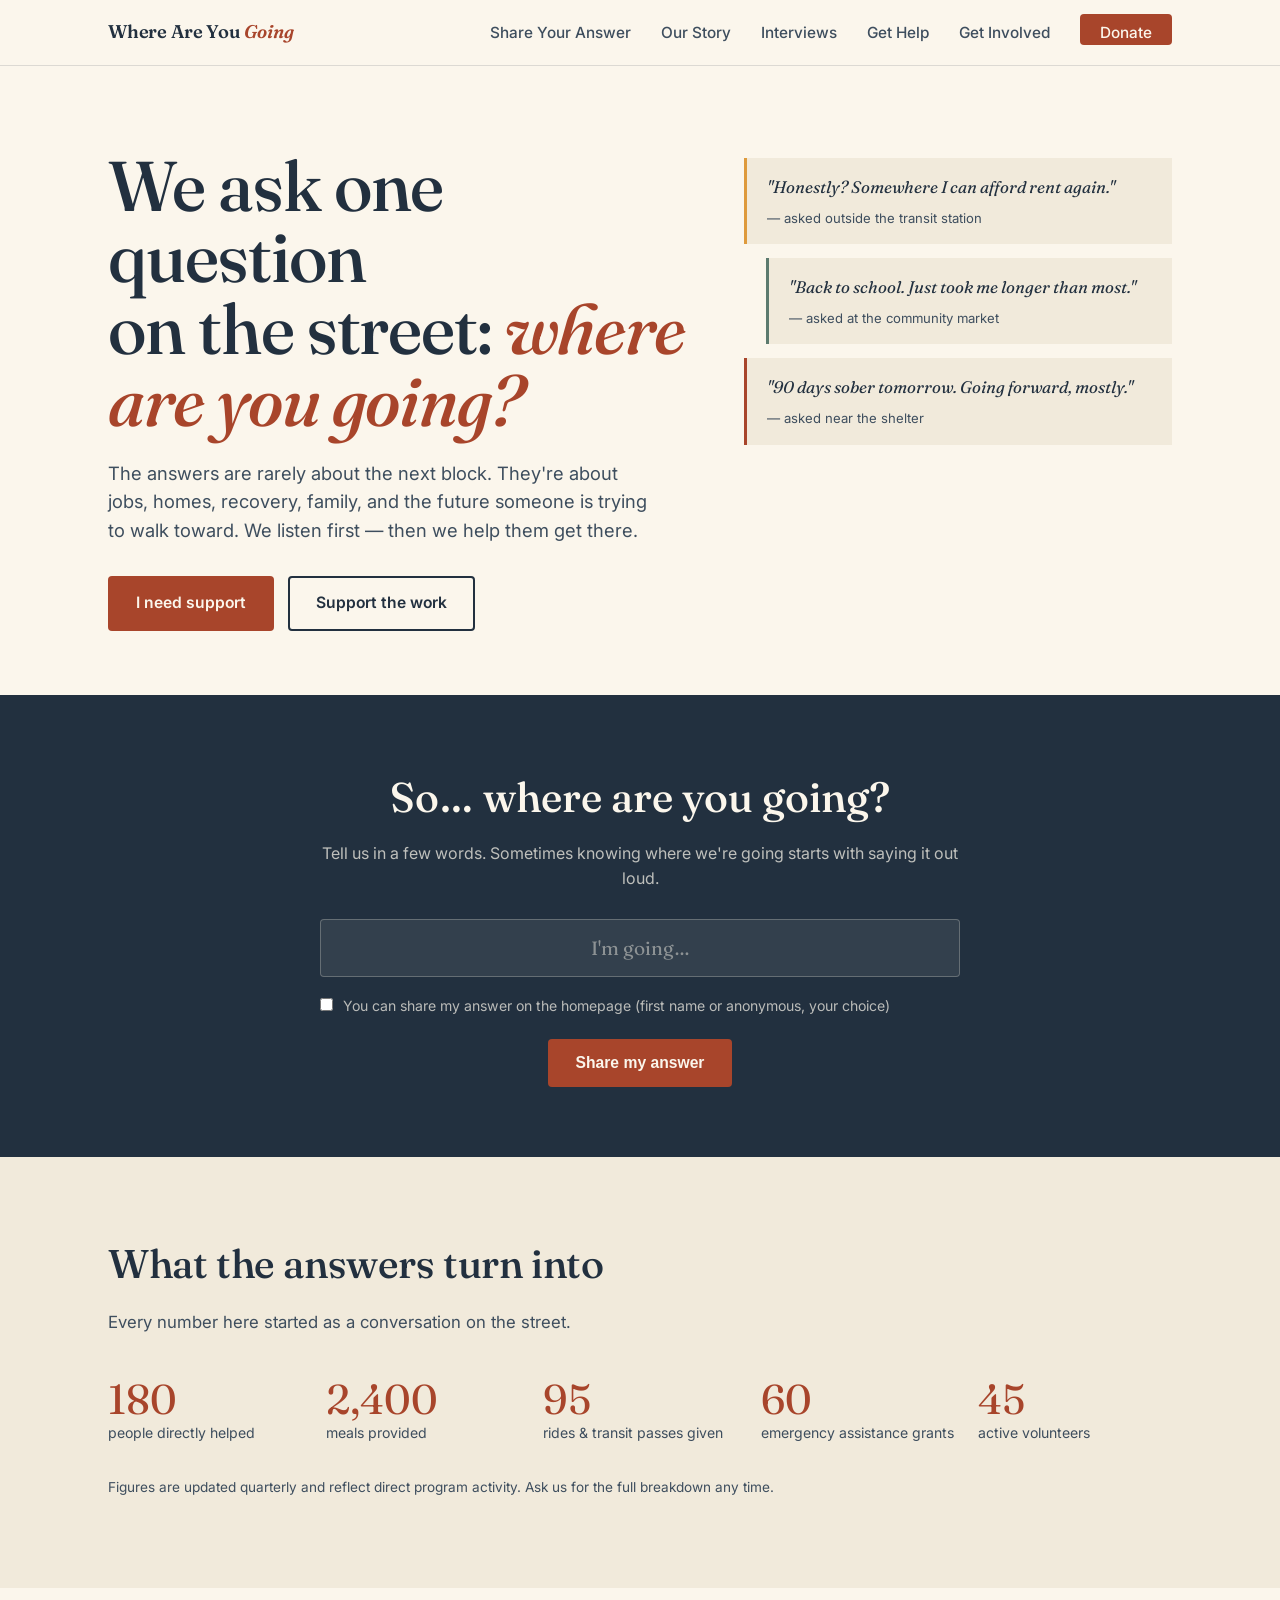
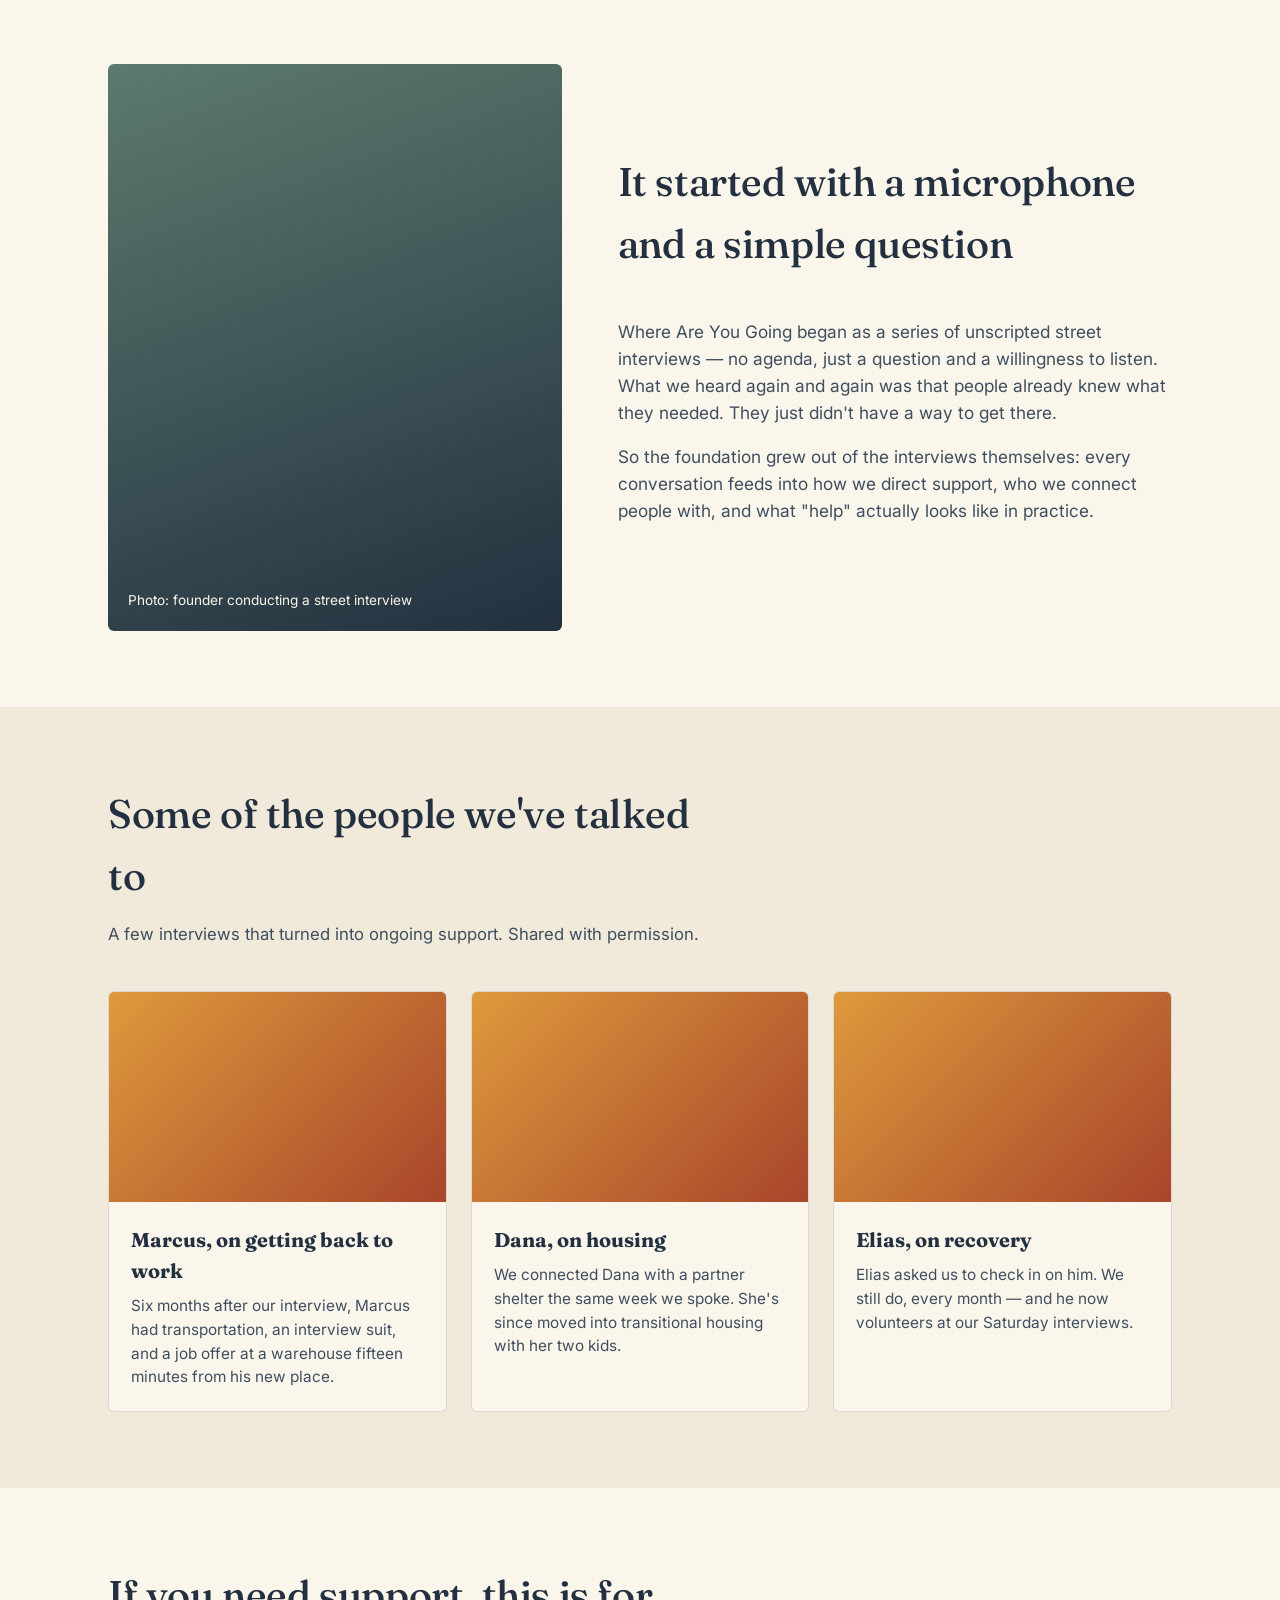
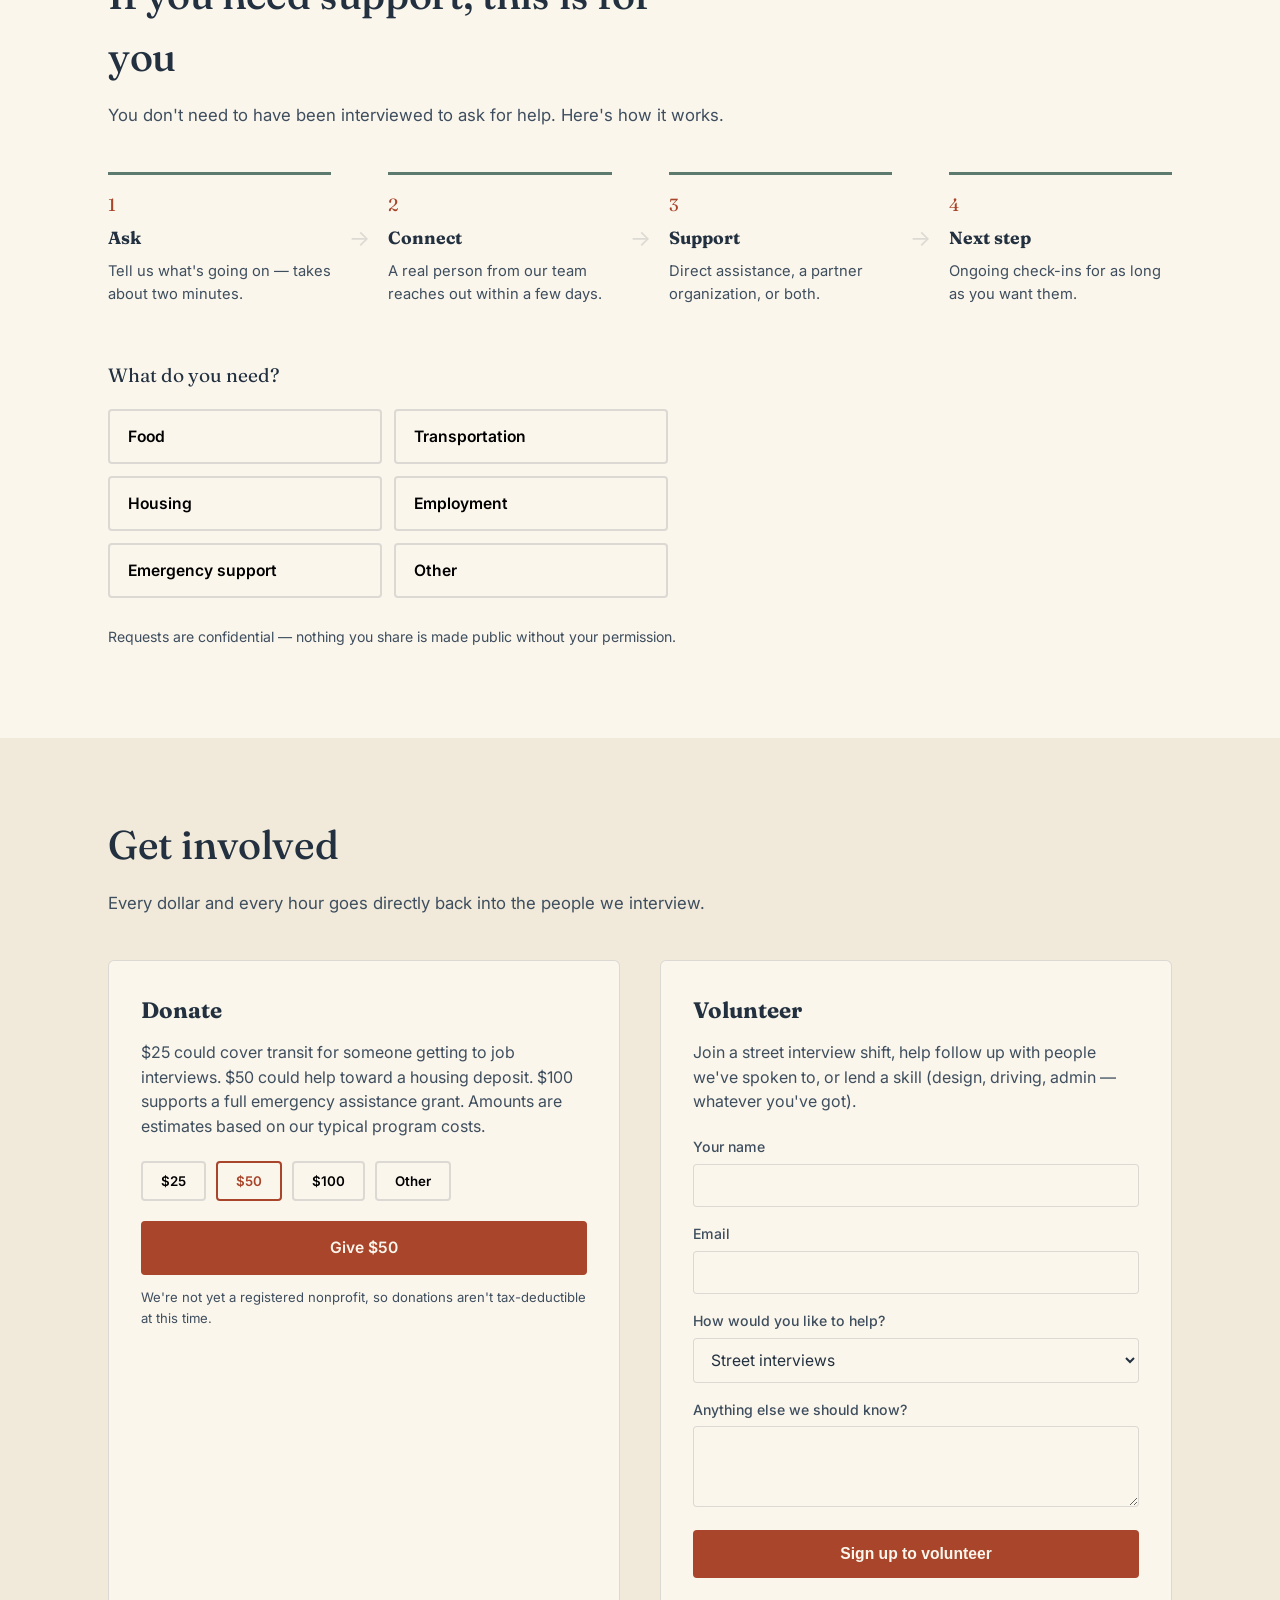
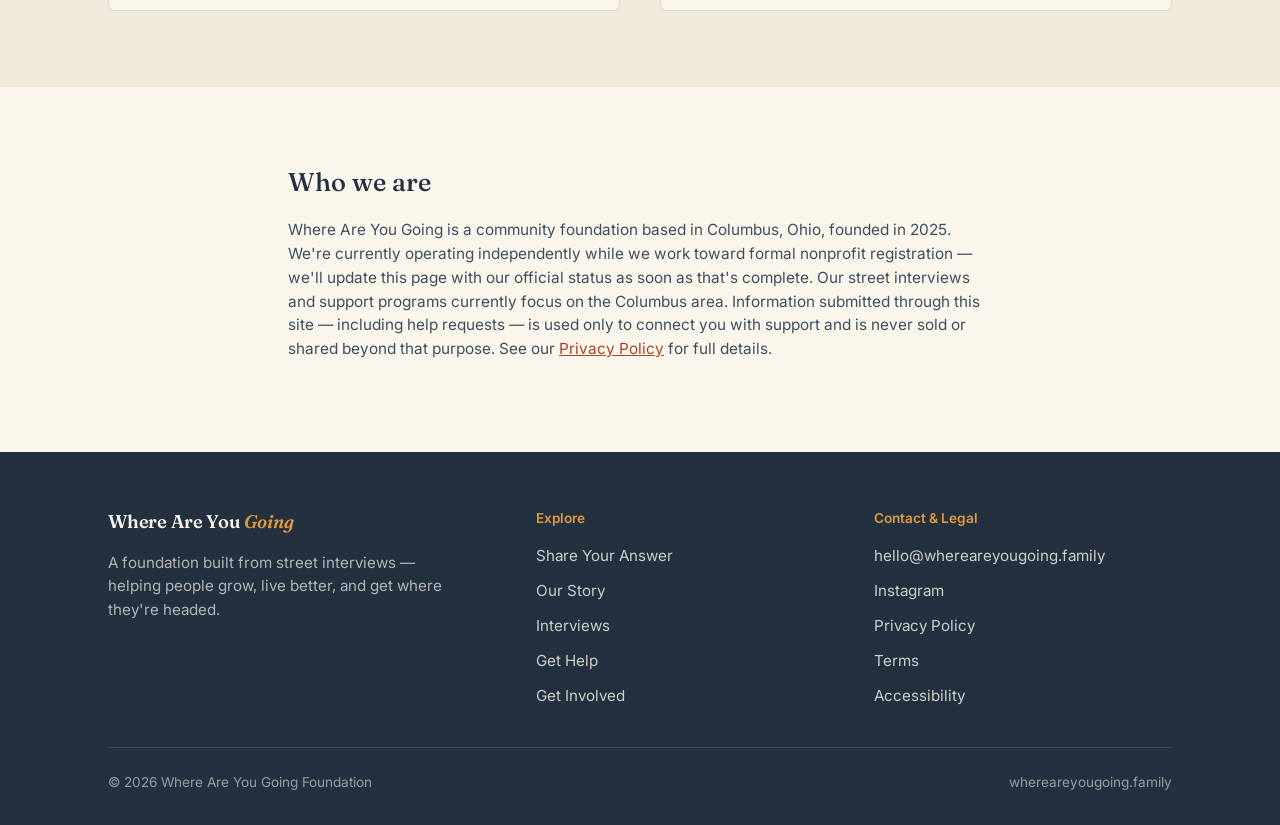
==== index.html @ c29b96e4 "Rename index-2.html to index.html" ====
<!DOCTYPE html>
<html lang="en">
<head>
<meta charset="UTF-8">
<meta name="viewport" content="width=device-width, initial-scale=1.0">
<title>Where Are You Going — a foundation built from street interviews</title>
<meta name="description" content="Where Are You Going asks people one question on the street, then helps them get there — support, resources, and a foundation built on real conversations.">
<link rel="stylesheet" href="styles.css">
</head>
<body>

<header>
  <nav class="nav">
    <a href="#top" class="wordmark">Where Are You <em>Going</em></a>
    <ul class="nav-links" id="navLinks">
      <li><a href="#share">Share Your Answer</a></li>
      <li><a href="#about">Our Story</a></li>
      <li><a href="#stories">Interviews</a></li>
      <li><a href="#help">Get Help</a></li>
      <li><a href="#involved">Get Involved</a></li>
      <li><a href="#involved" class="nav-cta">Donate</a></li>
    </ul>
    <button class="menu-btn" id="menuBtn" aria-label="Toggle menu">☰</button>
  </nav>
</header>

<main id="top">

  <!-- HERO -->
  <section class="hero">
    <div class="wrap hero-grid">
      <div>
        <h1 class="hero-question">We ask one question<br>on the street: <span class="ital">where are you going?</span></h1>
        <p class="hero-sub">The answers are rarely about the next block. They're about jobs, homes, recovery, family, and the future someone is trying to walk toward. We listen first — then we help them get there.</p>
        <div class="hero-actions">
          <a href="#help" class="btn btn-primary">I need support</a>
          <a href="#involved" class="btn btn-ghost">Support the work</a>
        </div>
      </div>
      <div class="answers" aria-label="Real answers from street interviews">
        <div class="answer-card">"Honestly? Somewhere I can afford rent again."
          <span class="answer-attrib">— asked outside the transit station</span>
        </div>
        <div class="answer-card">"Back to school. Just took me longer than most."
          <span class="answer-attrib">— asked at the community market</span>
        </div>
        <div class="answer-card">"90 days sober tomorrow. Going forward, mostly."
          <span class="answer-attrib">— asked near the shelter</span>
        </div>
      </div>
    </div>
  </section>

  <!-- SHARE YOUR ANSWER -->
  <section id="share" class="share-section">
    <div class="wrap">
      <div class="share-box">
        <h2>So… where are you going?</h2>
        <p>Tell us in a few words. Sometimes knowing where we're going starts with saying it out loud.</p>
        <form id="shareForm" class="share-form">
          <input type="text" id="shareAnswer" name="answer" maxlength="140" placeholder="I'm going…" required>
          <label class="share-permission">
            <input type="checkbox" id="sharePermission" name="permission">
            <span>You can share my answer on the homepage (first name or anonymous, your choice)</span>
          </label>
          <button type="submit" class="btn btn-primary">Share my answer</button>
        </form>
        <p class="form-status" id="shareStatus"></p>
      </div>
    </div>
  </section>

  <!-- IMPACT -->
  <section id="impact" class="section-alt">
    <div class="wrap">
      <div class="section-head">
        <h2>What the answers turn into</h2>
        <p>Every number here started as a conversation on the street.</p>
      </div>
      <div class="impact-grid">
        <div class="impact-item">
          <span class="impact-num" data-target="180">0</span>
          <span class="impact-label">people directly helped</span>
        </div>
        <div class="impact-item">
          <span class="impact-num" data-target="2400">0</span>
          <span class="impact-label">meals provided</span>
        </div>
        <div class="impact-item">
          <span class="impact-num" data-target="95">0</span>
          <span class="impact-label">rides &amp; transit passes given</span>
        </div>
        <div class="impact-item">
          <span class="impact-num" data-target="60">0</span>
          <span class="impact-label">emergency assistance grants</span>
        </div>
        <div class="impact-item">
          <span class="impact-num" data-target="45">0</span>
          <span class="impact-label">active volunteers</span>
        </div>
      </div>
      <p class="impact-note">Figures are updated quarterly and reflect direct program activity. Ask us for the full breakdown any time.</p>
    </div>
  </section>

  <!-- ABOUT -->
  <section id="about">
    <div class="wrap about-grid">
      <div class="photo-block">Photo: founder conducting a street interview</div>
      <div class="about-copy">
        <div class="section-head">
          <h2>It started with a microphone and a simple question</h2>
        </div>
        <p>Where Are You Going began as a series of unscripted street interviews — no agenda, just a question and a willingness to listen. What we heard again and again was that people already knew what they needed. They just didn't have a way to get there.</p>
        <p>So the foundation grew out of the interviews themselves: every conversation feeds into how we direct support, who we connect people with, and what "help" actually looks like in practice.</p>
      </div>
    </div>
  </section>

  <!-- STORIES -->
  <section id="stories" class="section-alt">
    <div class="wrap">
      <div class="section-head">
        <h2>Some of the people we've talked to</h2>
        <p>A few interviews that turned into ongoing support. Shared with permission.</p>
      </div>
      <div class="stories-scroller">
        <article class="story">
          <div class="story-photo"></div>
          <div class="story-body">
            <h3>Marcus, on getting back to work</h3>
            <p>Six months after our interview, Marcus had transportation, an interview suit, and a job offer at a warehouse fifteen minutes from his new place.</p>
          </div>
        </article>
        <article class="story">
          <div class="story-photo"></div>
          <div class="story-body">
            <h3>Dana, on housing</h3>
            <p>We connected Dana with a partner shelter the same week we spoke. She's since moved into transitional housing with her two kids.</p>
          </div>
        </article>
        <article class="story">
          <div class="story-photo"></div>
          <div class="story-body">
            <h3>Elias, on recovery</h3>
            <p>Elias asked us to check in on him. We still do, every month — and he now volunteers at our Saturday interviews.</p>
          </div>
        </article>
      </div>
    </div>
  </section>

  <!-- GET HELP -->
  <section id="help">
    <div class="wrap">
      <div class="section-head">
        <h2>If you need support, this is for you</h2>
        <p>You don't need to have been interviewed to ask for help. Here's how it works.</p>
      </div>

      <!-- Journey diagram -->
      <div class="journey">
        <div class="journey-step">
          <span class="journey-index">1</span>
          <h3>Ask</h3>
          <p>Tell us what's going on — takes about two minutes.</p>
        </div>
        <div class="journey-arrow">→</div>
        <div class="journey-step">
          <span class="journey-index">2</span>
          <h3>Connect</h3>
          <p>A real person from our team reaches out within a few days.</p>
        </div>
        <div class="journey-arrow">→</div>
        <div class="journey-step">
          <span class="journey-index">3</span>
          <h3>Support</h3>
          <p>Direct assistance, a partner organization, or both.</p>
        </div>
        <div class="journey-arrow">→</div>
        <div class="journey-step">
          <span class="journey-index">4</span>
          <h3>Next step</h3>
          <p>Ongoing check-ins for as long as you want them.</p>
        </div>
      </div>

      <!-- Interactive need-help flow -->
      <div class="help-flow" id="helpFlow">

        <div class="help-flow-step" id="helpStep1">
          <p class="help-flow-prompt">What do you need?</p>
          <div class="category-grid">
            <button class="category-btn" data-cat="Food">Food</button>
            <button class="category-btn" data-cat="Transportation">Transportation</button>
            <button class="category-btn" data-cat="Housing">Housing</button>
            <button class="category-btn" data-cat="Employment">Employment</button>
            <button class="category-btn" data-cat="Emergency support">Emergency support</button>
            <button class="category-btn" data-cat="Other">Other</button>
          </div>
        </div>

        <div class="help-flow-step" id="helpStep2" style="display:none;">
          <button type="button" class="back-btn" id="helpBack">← Choose a different need</button>
          <p class="help-flow-prompt">Category: <strong id="helpSelectedCat"></strong></p>
          <form id="helpForm">
            <input type="hidden" id="hCategory" name="category">
            <label for="hName">Your name</label>
            <input type="text" id="hName" name="name" required>

            <label for="hContact">Best way to reach you (phone or email)</label>
            <input type="text" id="hContact" name="contact" required>

            <label for="hUrgent" id="hUrgentLabel">Anything urgent we should know right away?</label>
            <textarea id="hUrgent" name="details" rows="3"></textarea>

            <button type="submit" class="btn btn-primary">Send request</button>
            <p class="form-status" id="helpStatus"></p>
          </form>
        </div>

      </div>

      <p class="confidential-note">Requests are confidential — nothing you share is made public without your permission.</p>
    </div>
  </section>

  <!-- GET INVOLVED -->
  <section id="involved" class="section-alt">
    <div class="wrap">
      <div class="section-head">
        <h2>Get involved</h2>
        <p>Every dollar and every hour goes directly back into the people we interview.</p>
      </div>
      <div class="involve-grid">

        <div class="involve-card">
          <h3>Donate</h3>
          <p>$25 could cover transit for someone getting to job interviews. $50 could help toward a housing deposit. $100 supports a full emergency assistance grant. Amounts are estimates based on our typical program costs.</p>
          <div class="donate-amounts" id="donateAmounts">
            <button class="amount-btn" data-amount="25">$25</button>
            <button class="amount-btn selected" data-amount="50">$50</button>
            <button class="amount-btn" data-amount="100">$100</button>
            <button class="amount-btn" data-amount="custom">Other</button>
          </div>
          <!-- Replace this href with your Stripe Payment Link -->
          <a href="#" id="donateBtn" class="btn btn-primary" style="width:100%; text-align:center;">Give $50</a>
          <p style="font-size:0.82rem; color: var(--ink-soft); margin-top:12px; margin-bottom:0;">We're not yet a registered nonprofit, so donations aren't tax-deductible at this time.</p>
        </div>

        <div class="involve-card">
          <h3>Volunteer</h3>
          <p>Join a street interview shift, help follow up with people we've spoken to, or lend a skill (design, driving, admin — whatever you've got).</p>
          <form id="volunteerForm">
            <label for="vName">Your name</label>
            <input type="text" id="vName" name="name" required>

            <label for="vEmail">Email</label>
            <input type="email" id="vEmail" name="email" required>

            <label for="vInterest">How would you like to help?</label>
            <select id="vInterest" name="interest">
              <option>Street interviews</option>
              <option>Following up with people we've met</option>
              <option>Admin / logistics</option>
              <option>A specific skill (I'll explain below)</option>
            </select>

            <label for="vNote">Anything else we should know?</label>
            <textarea id="vNote" name="note" rows="3"></textarea>

            <button type="submit" class="btn btn-primary" style="width:100%;">Sign up to volunteer</button>
            <p class="form-status" id="volunteerStatus"></p>
          </form>
        </div>

      </div>
    </div>
  </section>

  <!-- TRANSPARENCY -->
  <section id="trust">
    <div class="wrap trust-box">
      <h2>Who we are</h2>
      <p>Where Are You Going is a community foundation based in Columbus, Ohio, founded in 2025. We're currently operating independently while we work toward formal nonprofit registration — we'll update this page with our official status as soon as that's complete. Our street interviews and support programs currently focus on the Columbus area. Information submitted through this site — including help requests — is used only to connect you with support and is never sold or shared beyond that purpose. See our <a href="privacy.html">Privacy Policy</a> for full details.</p>
    </div>
  </section>

</main>

<footer>
  <div class="wrap">
    <div class="footer-grid">
      <div>
        <a href="#top" class="wordmark">Where Are You <em>Going</em></a>
        <p style="margin-top: 14px; max-width: 34ch;">A foundation built from street interviews — helping people grow, live better, and get where they're headed.</p>
      </div>
      <div class="footer-col">
        <h4>Explore</h4>
        <ul>
          <li><a href="#share">Share Your Answer</a></li>
          <li><a href="#about">Our Story</a></li>
          <li><a href="#stories">Interviews</a></li>
          <li><a href="#help">Get Help</a></li>
          <li><a href="#involved">Get Involved</a></li>
        </ul>
      </div>
      <div class="footer-col">
        <h4>Contact &amp; Legal</h4>
        <ul>
          <li><a href="mailto:hello@whereareyougoing.family">hello@whereareyougoing.family</a></li>
          <li><a href="#">Instagram</a></li>
          <li><a href="privacy.html">Privacy Policy</a></li>
          <li><a href="terms.html">Terms</a></li>
          <li><a href="accessibility.html">Accessibility</a></li>
        </ul>
      </div>
    </div>
    <div class="footer-bottom">
      <span>© <span id="year"></span> Where Are You Going Foundation</span>
      <span>whereareyougoing.family</span>
    </div>
  </div>
</footer>

<script src="script.js"></script>
</body>
</html>
---- styles.css ----
/* ============================================
   Where Are You Going — Foundation site styles
   ============================================ */

@import url('https://fonts.googleapis.com/css2?family=Fraunces:ital,opsz,wght@0,9..144,300;0,9..144,500;0,9..144,600;1,9..144,500&family=Inter:wght@400;500;600&display=swap');

:root {
  --ink: #22303F;
  --ink-soft: #3E4E5E;
  --paper: #FBF6EC;
  --paper-dim: #F1EADB;
  --gold: #DE9A3C;
  --rust: #A8452B;
  --sage: #5C7A6E;
  --line: rgba(34, 48, 63, 0.14);

  --serif: 'Fraunces', Georgia, serif;
  --sans: 'Inter', -apple-system, BlinkMacSystemFont, sans-serif;

  --max: 1120px;
}

* { box-sizing: border-box; }

html {
  scroll-behavior: smooth;
}

@media (prefers-reduced-motion: reduce) {
  html { scroll-behavior: auto; }
  * { animation-duration: 0.01ms !important; transition-duration: 0.01ms !important; }
}

body {
  margin: 0;
  font-family: var(--sans);
  color: var(--ink);
  background: var(--paper);
  line-height: 1.55;
  -webkit-font-smoothing: antialiased;
}

img { max-width: 100%; display: block; }

a { color: inherit; }

.wrap {
  max-width: var(--max);
  margin: 0 auto;
  padding: 0 28px;
}

:focus-visible {
  outline: 3px solid var(--gold);
  outline-offset: 3px;
}

/* ---------- Header ---------- */

header {
  position: sticky;
  top: 0;
  z-index: 40;
  background: rgba(251, 246, 236, 0.92);
  backdrop-filter: blur(6px);
  border-bottom: 1px solid var(--line);
}

.nav {
  display: flex;
  align-items: center;
  justify-content: space-between;
  padding: 18px 28px;
  max-width: var(--max);
  margin: 0 auto;
}

.wordmark {
  font-family: var(--serif);
  font-weight: 600;
  font-size: 1.15rem;
  text-decoration: none;
  color: var(--ink);
  letter-spacing: -0.01em;
}

.wordmark em {
  font-style: italic;
  color: var(--rust);
}

.nav-links {
  display: flex;
  gap: 30px;
  list-style: none;
  margin: 0;
  padding: 0;
}

.nav-links a {
  text-decoration: none;
  font-size: 0.96rem;
  font-weight: 500;
  color: var(--ink-soft);
  padding-bottom: 3px;
  border-bottom: 2px solid transparent;
}

.nav-links a:hover { border-color: var(--gold); color: var(--ink); }

.nav-cta {
  background: var(--rust);
  color: var(--paper) !important;
  padding: 9px 20px;
  border-radius: 4px;
  font-weight: 600;
  border-bottom: none !important;
}

.nav-cta:hover { background: #8f3a23; }

.menu-btn {
  display: none;
  background: none;
  border: none;
  font-size: 1.6rem;
  color: var(--ink);
  cursor: pointer;
}

@media (max-width: 780px) {
  .nav-links { display: none; }
  .menu-btn { display: block; }
  .nav-links.open {
    display: flex;
    flex-direction: column;
    position: absolute;
    top: 64px;
    left: 0;
    right: 0;
    background: var(--paper);
    padding: 20px 28px 28px;
    border-bottom: 1px solid var(--line);
    gap: 16px;
  }
}

/* ---------- Hero ---------- */

.hero {
  padding: 84px 0 64px;
  position: relative;
  overflow: hidden;
}

.hero-grid {
  display: grid;
  grid-template-columns: 1.15fr 0.85fr;
  gap: 56px;
  align-items: start;
}

@media (max-width: 860px) {
  .hero-grid { grid-template-columns: 1fr; gap: 40px; }
}

.hero-question {
  font-family: var(--serif);
  font-weight: 500;
  font-size: clamp(2.6rem, 6vw, 4.4rem);
  line-height: 1.02;
  letter-spacing: -0.015em;
  margin: 0 0 22px;
}

.hero-question .ital {
  font-style: italic;
  color: var(--rust);
}

.hero-sub {
  font-size: 1.15rem;
  color: var(--ink-soft);
  max-width: 46ch;
  margin: 0 0 32px;
}

.hero-actions {
  display: flex;
  gap: 14px;
  flex-wrap: wrap;
}

.btn {
  display: inline-block;
  padding: 13px 26px;
  border-radius: 4px;
  font-weight: 600;
  text-decoration: none;
  font-size: 0.98rem;
  border: 2px solid transparent;
  cursor: pointer;
}

.btn-primary { background: var(--rust); color: var(--paper); }
.btn-primary:hover { background: #8f3a23; }

.btn-ghost { border-color: var(--ink); color: var(--ink); background: transparent; }
.btn-ghost:hover { background: var(--ink); color: var(--paper); }

/* Answer stack — the sidewalk quotes beside the question */

.answers {
  display: flex;
  flex-direction: column;
  gap: 14px;
  padding-top: 8px;
}

.answer-card {
  background: var(--paper-dim);
  border-left: 3px solid var(--gold);
  padding: 16px 20px;
  font-family: var(--serif);
  font-style: italic;
  font-size: 1.05rem;
  color: var(--ink);
}

.answer-card:nth-child(2) { border-color: var(--sage); margin-left: 22px; }
.answer-card:nth-child(3) { border-color: var(--rust); }

.answer-attrib {
  display: block;
  margin-top: 8px;
  font-family: var(--sans);
  font-style: normal;
  font-size: 0.82rem;
  color: var(--ink-soft);
}

/* ---------- Section shell ---------- */

section { padding: 76px 0; }

.section-alt { background: var(--paper-dim); }

.section-head {
  max-width: 62ch;
  margin-bottom: 44px;
}

.section-head h2 {
  font-family: var(--serif);
  font-weight: 500;
  font-size: clamp(1.8rem, 3.4vw, 2.5rem);
  margin: 0 0 14px;
  letter-spacing: -0.01em;
}

.section-head p {
  color: var(--ink-soft);
  font-size: 1.05rem;
  margin: 0;
}

/* ---------- About / mission ---------- */

.about-grid {
  display: grid;
  grid-template-columns: 0.9fr 1.1fr;
  gap: 56px;
  align-items: center;
}

@media (max-width: 860px) {
  .about-grid { grid-template-columns: 1fr; }
}

.photo-block {
  aspect-ratio: 4 / 5;
  border-radius: 6px;
  background: linear-gradient(160deg, var(--sage), var(--ink));
  display: flex;
  align-items: flex-end;
  padding: 20px;
  color: var(--paper);
  font-size: 0.85rem;
}

.about-copy p {
  font-size: 1.08rem;
  color: var(--ink-soft);
  margin: 0 0 18px;
}

.stat-row {
  display: flex;
  gap: 40px;
  margin-top: 30px;
  flex-wrap: wrap;
}

.stat-num {
  font-family: var(--serif);
  font-size: 2.1rem;
  color: var(--rust);
  display: block;
}

.stat-label {
  font-size: 0.88rem;
  color: var(--ink-soft);
}

/* ---------- Stories ---------- */

.stories-scroller {
  display: grid;
  grid-template-columns: repeat(3, 1fr);
  gap: 24px;
}

@media (max-width: 860px) {
  .stories-scroller { grid-template-columns: 1fr; }
}

.story {
  background: var(--paper);
  border: 1px solid var(--line);
  border-radius: 6px;
  overflow: hidden;
}

.story-photo {
  aspect-ratio: 16 / 10;
  background: linear-gradient(135deg, var(--gold), var(--rust));
}

.story-body { padding: 22px; }

.story-body h3 {
  font-family: var(--serif);
  font-size: 1.25rem;
  margin: 0 0 8px;
}

.story-body p {
  color: var(--ink-soft);
  font-size: 0.96rem;
  margin: 0;
}

/* ---------- Get help ---------- */

.help-grid {
  display: grid;
  grid-template-columns: repeat(3, 1fr);
  gap: 32px;
}

@media (max-width: 860px) {
  .help-grid { grid-template-columns: 1fr; }
}

.help-step {
  border-top: 3px solid var(--sage);
  padding-top: 18px;
}

.help-step h3 {
  font-family: var(--serif);
  font-size: 1.2rem;
  margin: 0 0 10px;
}

.help-step p {
  color: var(--ink-soft);
  margin: 0;
  font-size: 0.98rem;
}

.help-cta {
  margin-top: 44px;
  padding: 32px;
  background: var(--ink);
  color: var(--paper);
  border-radius: 6px;
  display: flex;
  justify-content: space-between;
  align-items: center;
  gap: 20px;
  flex-wrap: wrap;
}

.help-cta h3 {
  font-family: var(--serif);
  font-size: 1.4rem;
  margin: 0 0 6px;
}

.help-cta p { margin: 0; color: rgba(251,246,236,0.75); }

/* ---------- Get involved (donate + volunteer) ---------- */

.involve-grid {
  display: grid;
  grid-template-columns: 1fr 1fr;
  gap: 40px;
}

@media (max-width: 860px) {
  .involve-grid { grid-template-columns: 1fr; }
}

.involve-card {
  background: var(--paper);
  border: 1px solid var(--line);
  border-radius: 6px;
  padding: 32px;
}

.involve-card h3 {
  font-family: var(--serif);
  font-size: 1.4rem;
  margin: 0 0 12px;
}

.involve-card p {
  color: var(--ink-soft);
  margin: 0 0 22px;
}

.donate-amounts {
  display: flex;
  gap: 10px;
  margin-bottom: 20px;
  flex-wrap: wrap;
}

.amount-btn {
  padding: 10px 18px;
  border-radius: 4px;
  border: 2px solid var(--line);
  background: transparent;
  font-weight: 600;
  cursor: pointer;
  font-family: var(--sans);
}

.amount-btn.selected,
.amount-btn:hover {
  border-color: var(--rust);
  color: var(--rust);
}

/* Forms */

label {
  display: block;
  font-size: 0.88rem;
  font-weight: 500;
  margin-bottom: 6px;
  color: var(--ink-soft);
}

input, textarea, select {
  width: 100%;
  padding: 11px 13px;
  border: 1px solid var(--line);
  border-radius: 4px;
  font-family: var(--sans);
  font-size: 0.98rem;
  background: var(--paper);
  color: var(--ink);
  margin-bottom: 16px;
}

input:focus, textarea:focus, select:focus {
  border-color: var(--sage);
  outline: none;
}

.form-status {
  font-size: 0.9rem;
  margin-top: 10px;
  display: none;
}

.form-status.show { display: block; }
.form-status.ok { color: var(--sage); }
.form-status.err { color: var(--rust); }

/* ---------- Footer ---------- */

footer {
  background: var(--ink);
  color: var(--paper);
  padding: 56px 0 32px;
}

.footer-grid {
  display: grid;
  grid-template-columns: 1.3fr 1fr 1fr;
  gap: 40px;
  margin-bottom: 40px;
}

@media (max-width: 700px) {
  .footer-grid { grid-template-columns: 1fr; }
}

footer .wordmark { color: var(--paper); }
footer .wordmark em { color: var(--gold); }

footer p { color: rgba(251,246,236,0.68); font-size: 0.95rem; }

.footer-col h4 {
  font-size: 0.85rem;
  text-transform: none;
  color: var(--gold);
  margin: 0 0 14px;
  font-weight: 600;
}

.footer-col ul {
  list-style: none;
  padding: 0;
  margin: 0;
  display: flex;
  flex-direction: column;
  gap: 10px;
}

.footer-col a {
  color: rgba(251,246,236,0.8);
  text-decoration: none;
  font-size: 0.95rem;
}

.footer-col a:hover { color: var(--gold); }

.footer-bottom {
  border-top: 1px solid rgba(251,246,236,0.15);
  padding-top: 24px;
  font-size: 0.85rem;
  color: rgba(251,246,236,0.55);
  display: flex;
  justify-content: space-between;
  flex-wrap: wrap;
  gap: 10px;
}

/* ---------- Share your answer ---------- */

.share-section {
  background: var(--ink);
  color: var(--paper);
  padding: 70px 0;
}

.share-box {
  max-width: 640px;
  margin: 0 auto;
  text-align: center;
}

.share-box h2 {
  font-family: var(--serif);
  font-weight: 500;
  font-size: clamp(1.8rem, 3.6vw, 2.6rem);
  margin: 0 0 12px;
}

.share-box p {
  color: rgba(251,246,236,0.72);
  margin: 0 0 28px;
}

.share-form input[type="text"] {
  background: rgba(251,246,236,0.08);
  border: 1px solid rgba(251,246,236,0.25);
  color: var(--paper);
  font-family: var(--serif);
  font-size: 1.2rem;
  padding: 16px 18px;
  text-align: center;
  margin-bottom: 18px;
}

.share-form input[type="text"]::placeholder { color: rgba(251,246,236,0.45); }

.share-permission {
  display: flex;
  align-items: flex-start;
  gap: 10px;
  text-align: left;
  font-size: 0.88rem;
  color: rgba(251,246,236,0.7);
  margin-bottom: 22px;
  font-weight: 400;
}

.share-permission input { width: auto; margin: 3px 0 0; }

.share-section .form-status.ok { color: var(--gold); }

/* ---------- Impact counter ---------- */

.impact-grid {
  display: grid;
  grid-template-columns: repeat(5, 1fr);
  gap: 24px;
}

@media (max-width: 900px) {
  .impact-grid { grid-template-columns: repeat(2, 1fr); }
}

.impact-item { text-align: left; }

.impact-num {
  display: block;
  font-family: var(--serif);
  font-size: 2.6rem;
  color: var(--rust);
  line-height: 1;
}

.impact-label {
  font-size: 0.88rem;
  color: var(--ink-soft);
}

.impact-note {
  margin-top: 32px;
  font-size: 0.85rem;
  color: var(--ink-soft);
}

/* ---------- Journey diagram ---------- */

.journey {
  display: flex;
  align-items: stretch;
  gap: 18px;
  margin-bottom: 56px;
  flex-wrap: wrap;
}

.journey-step {
  flex: 1;
  min-width: 160px;
  border-top: 3px solid var(--sage);
  padding-top: 16px;
}

.journey-index {
  display: inline-block;
  font-family: var(--serif);
  font-size: 1.1rem;
  color: var(--rust);
  margin-bottom: 6px;
}

.journey-step h3 {
  font-family: var(--serif);
  font-size: 1.1rem;
  margin: 0 0 8px;
}

.journey-step p {
  font-size: 0.92rem;
  color: var(--ink-soft);
  margin: 0;
}

.journey-arrow {
  display: flex;
  align-items: center;
  font-size: 1.4rem;
  color: var(--line);
}

@media (max-width: 780px) {
  .journey-arrow { display: none; }
}

/* ---------- Interactive help flow ---------- */

.help-flow {
  max-width: 560px;
}

.help-flow-prompt {
  font-family: var(--serif);
  font-size: 1.2rem;
  margin: 0 0 18px;
}

.category-grid {
  display: grid;
  grid-template-columns: repeat(2, 1fr);
  gap: 12px;
}

@media (max-width: 520px) {
  .category-grid { grid-template-columns: 1fr; }
}

.category-btn {
  padding: 16px 18px;
  border-radius: 4px;
  border: 2px solid var(--line);
  background: var(--paper);
  font-family: var(--sans);
  font-weight: 600;
  font-size: 0.98rem;
  text-align: left;
  cursor: pointer;
}

.category-btn:hover {
  border-color: var(--rust);
  color: var(--rust);
}

.back-btn {
  background: none;
  border: none;
  color: var(--ink-soft);
  font-size: 0.88rem;
  cursor: pointer;
  padding: 0;
  margin-bottom: 18px;
  text-decoration: underline;
}

.confidential-note {
  margin-top: 28px;
  font-size: 0.88rem;
  color: var(--ink-soft);
}

/* ---------- Trust / transparency section ---------- */

.trust-box {
  max-width: 760px;
}

.trust-box h2 {
  font-family: var(--serif);
  font-weight: 500;
  font-size: 1.6rem;
  margin: 0 0 14px;
}

.trust-box p {
  color: var(--ink-soft);
  font-size: 0.96rem;
}

/* ---------- Legal pages ---------- */

.legal-header {
  padding: 48px 0 12px;
}

.legal-header .wordmark { font-size: 1.4rem; }

.legal-page {
  max-width: 720px;
  margin: 0 auto;
  padding: 20px 0 90px;
}

.legal-page h1 {
  font-family: var(--serif);
  font-weight: 500;
  font-size: clamp(2rem, 4vw, 2.7rem);
  margin: 0 0 8px;
  letter-spacing: -0.01em;
}

.legal-updated {
  color: var(--ink-soft);
  font-size: 0.9rem;
  margin: 0 0 40px;
}

.legal-page h2 {
  font-family: var(--serif);
  font-weight: 500;
  font-size: 1.4rem;
  margin: 40px 0 14px;
}

.legal-page p, .legal-page li {
  color: var(--ink-soft);
  font-size: 1rem;
  margin: 0 0 16px;
}

.legal-page ul { padding-left: 22px; }

.legal-page a { color: var(--rust); text-decoration: underline; }

.fill-me {
  background: rgba(222, 154, 60, 0.22);
  padding: 1px 5px;
  border-radius: 3px;
  font-style: italic;
}

.back-home {
  display: inline-block;
  margin-bottom: 30px;
  font-size: 0.9rem;
  color: var(--ink-soft);
  text-decoration: none;
}

.back-home:hover { color: var(--rust); }

.trust-box a { color: var(--rust); text-decoration: underline; }
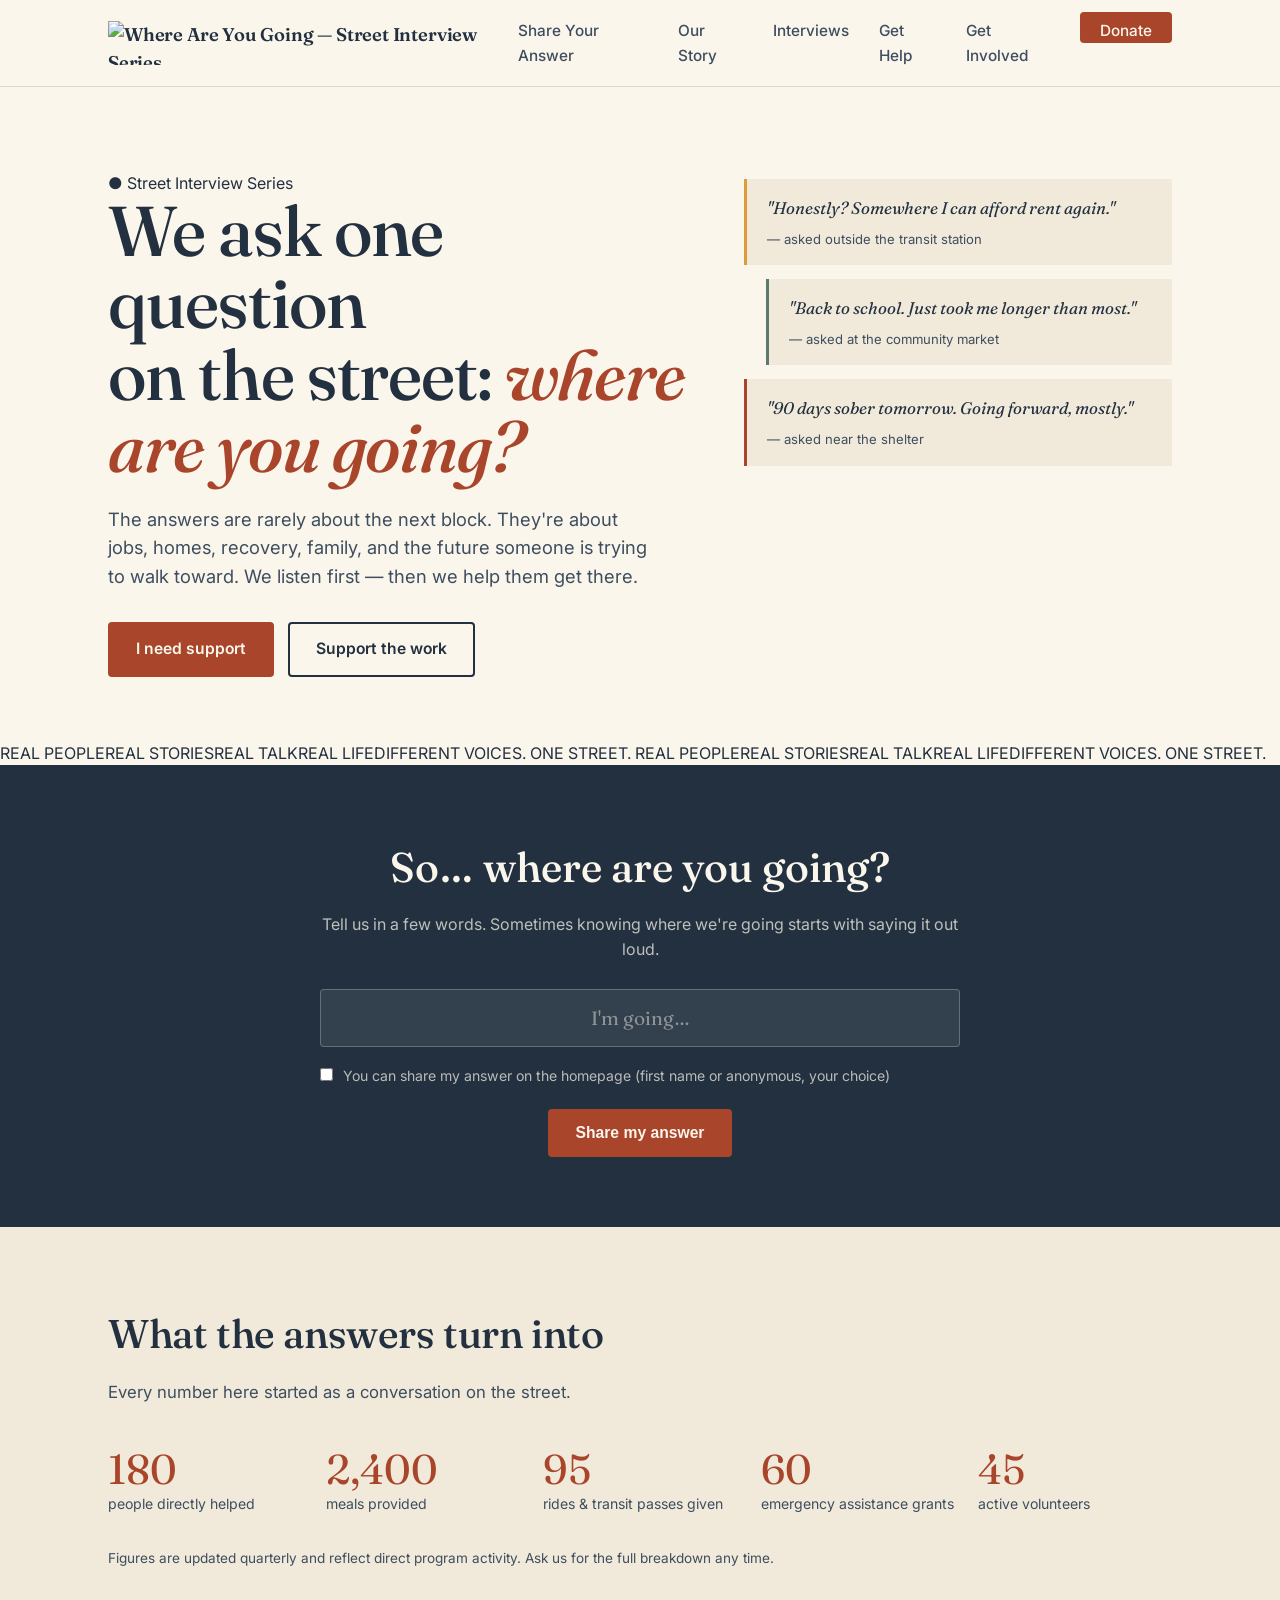
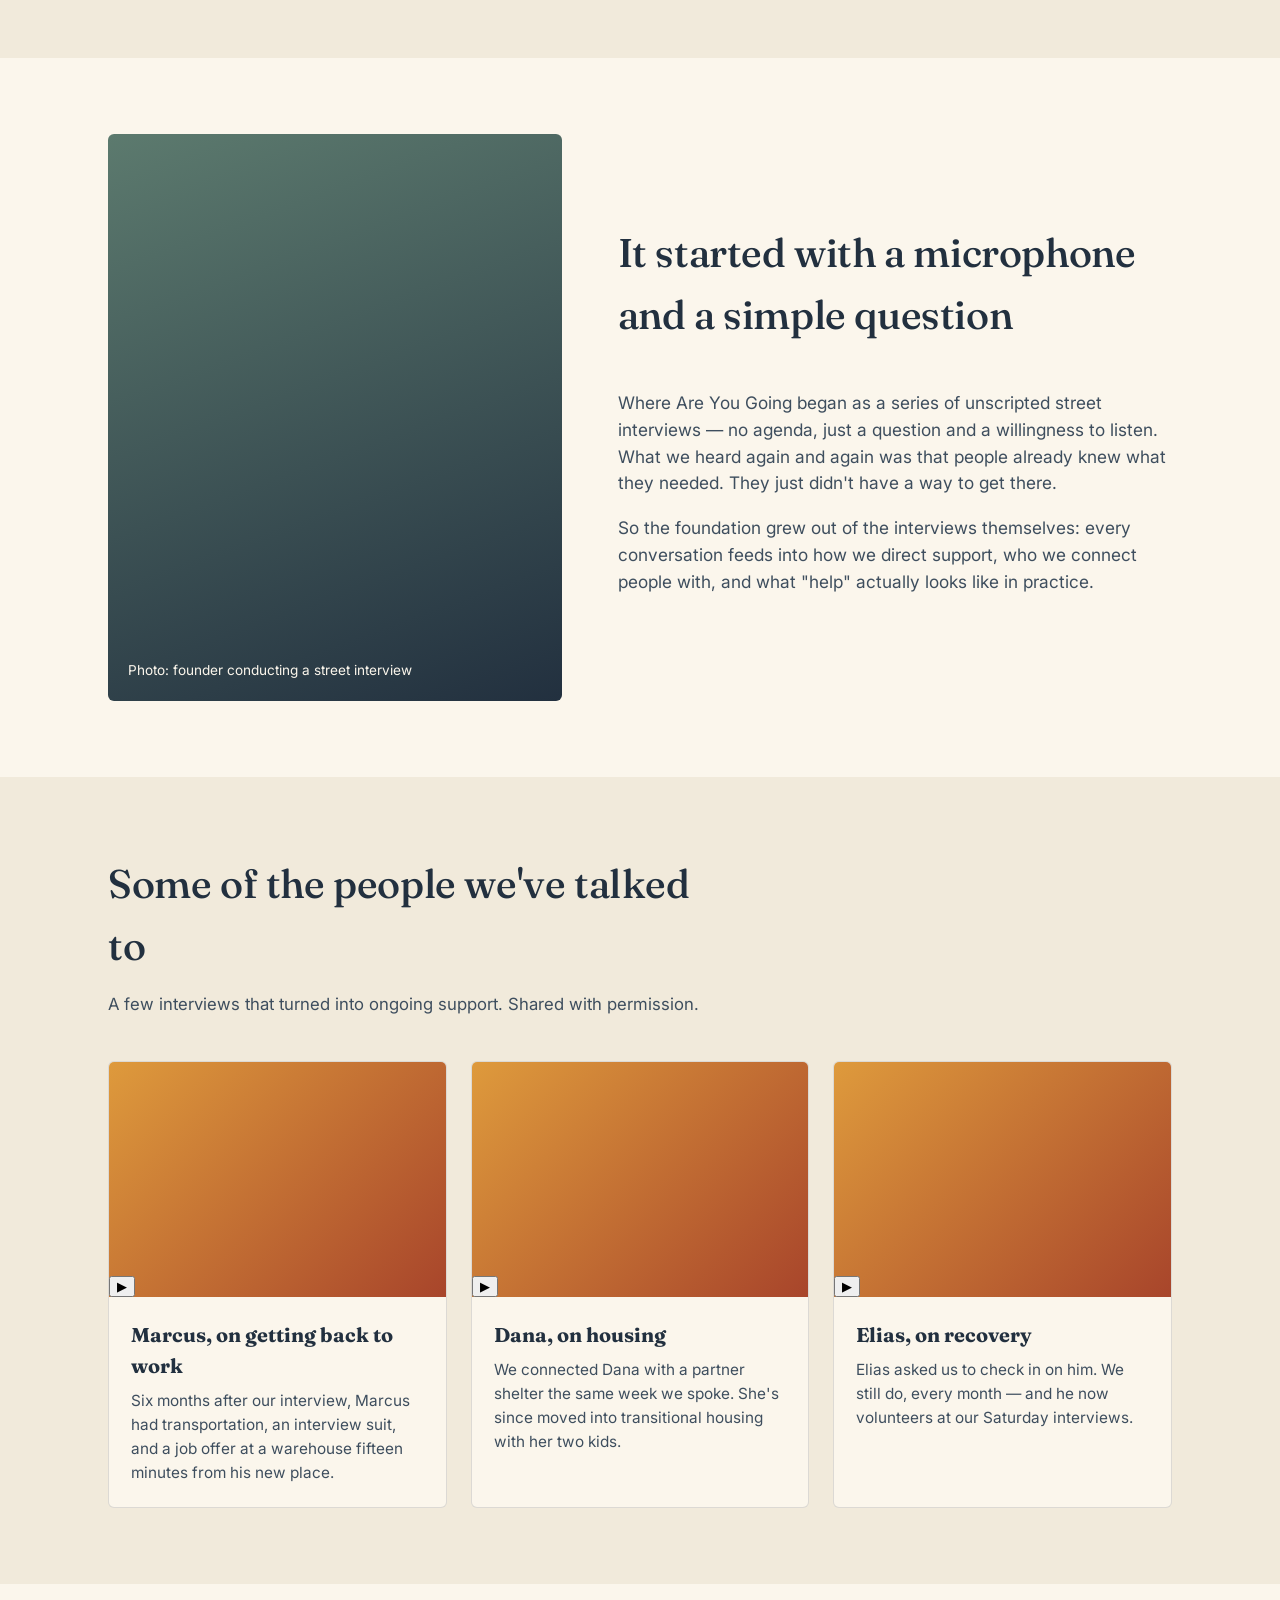
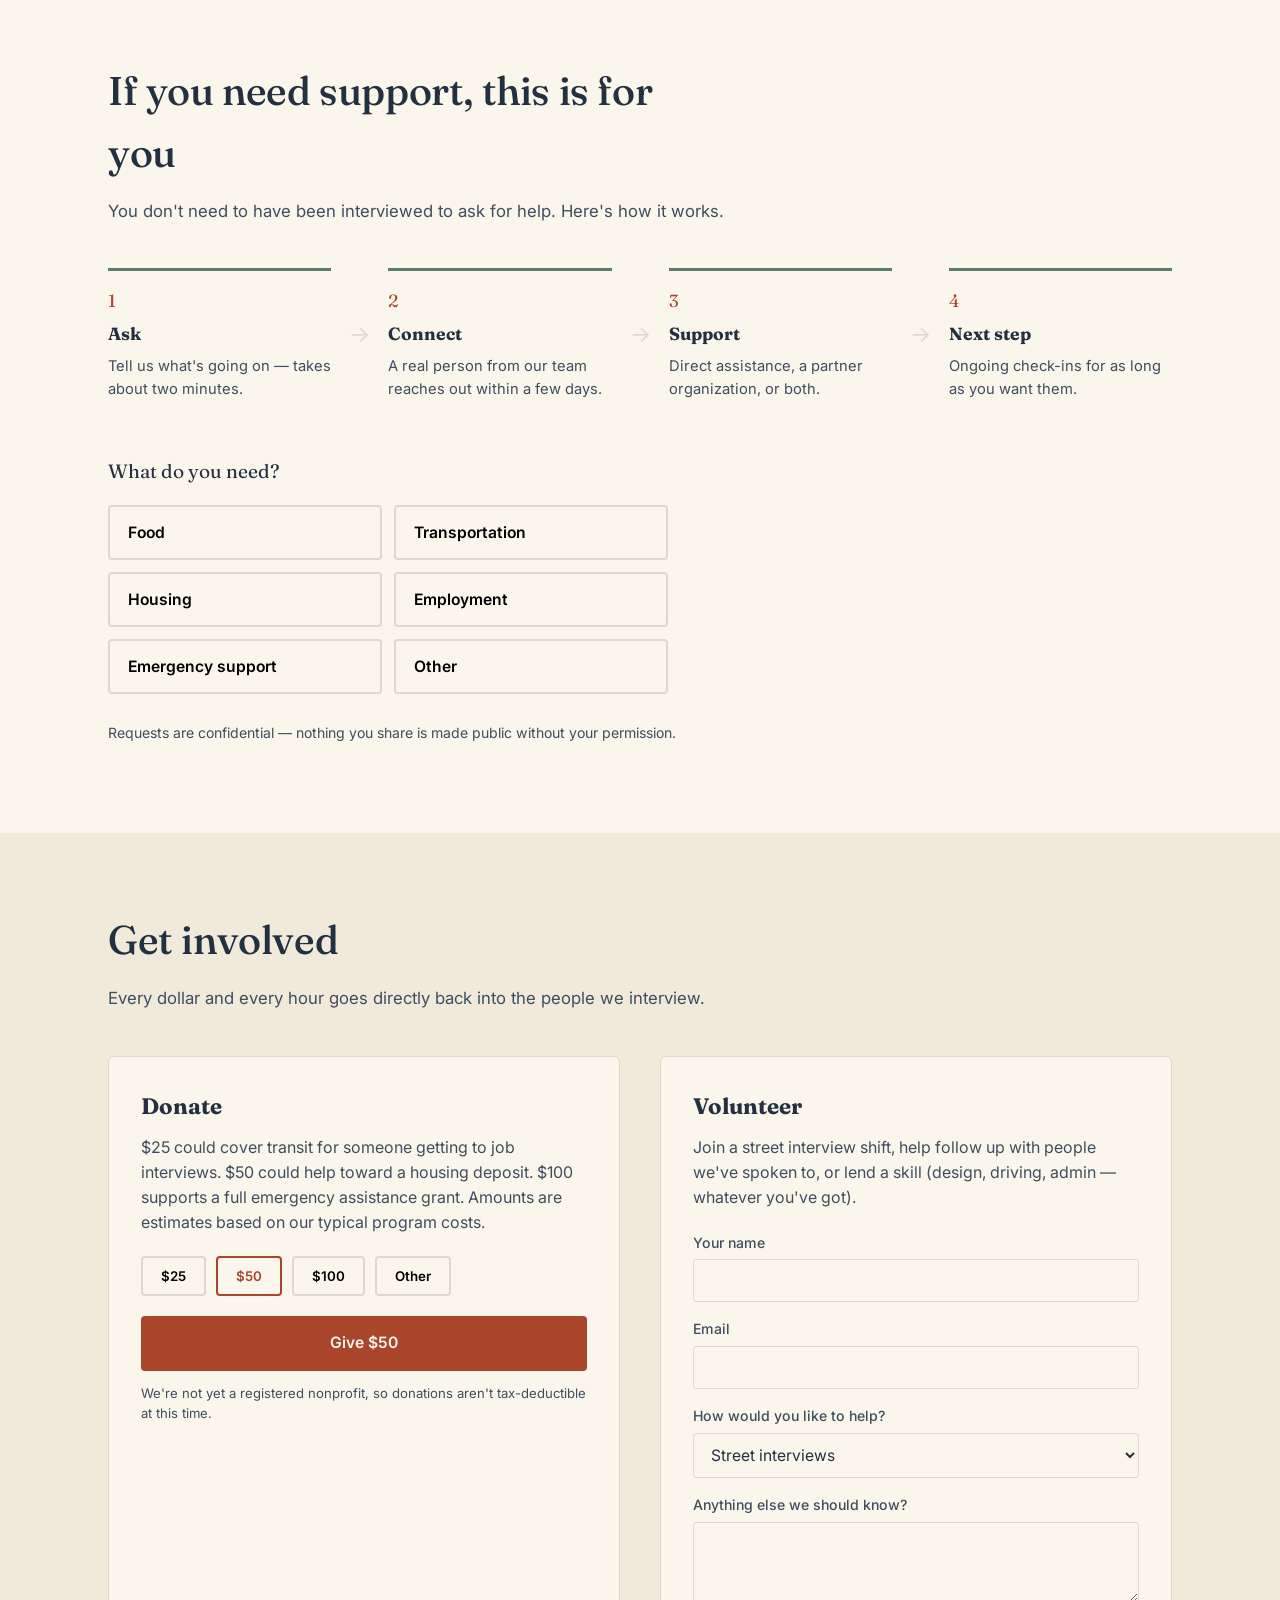
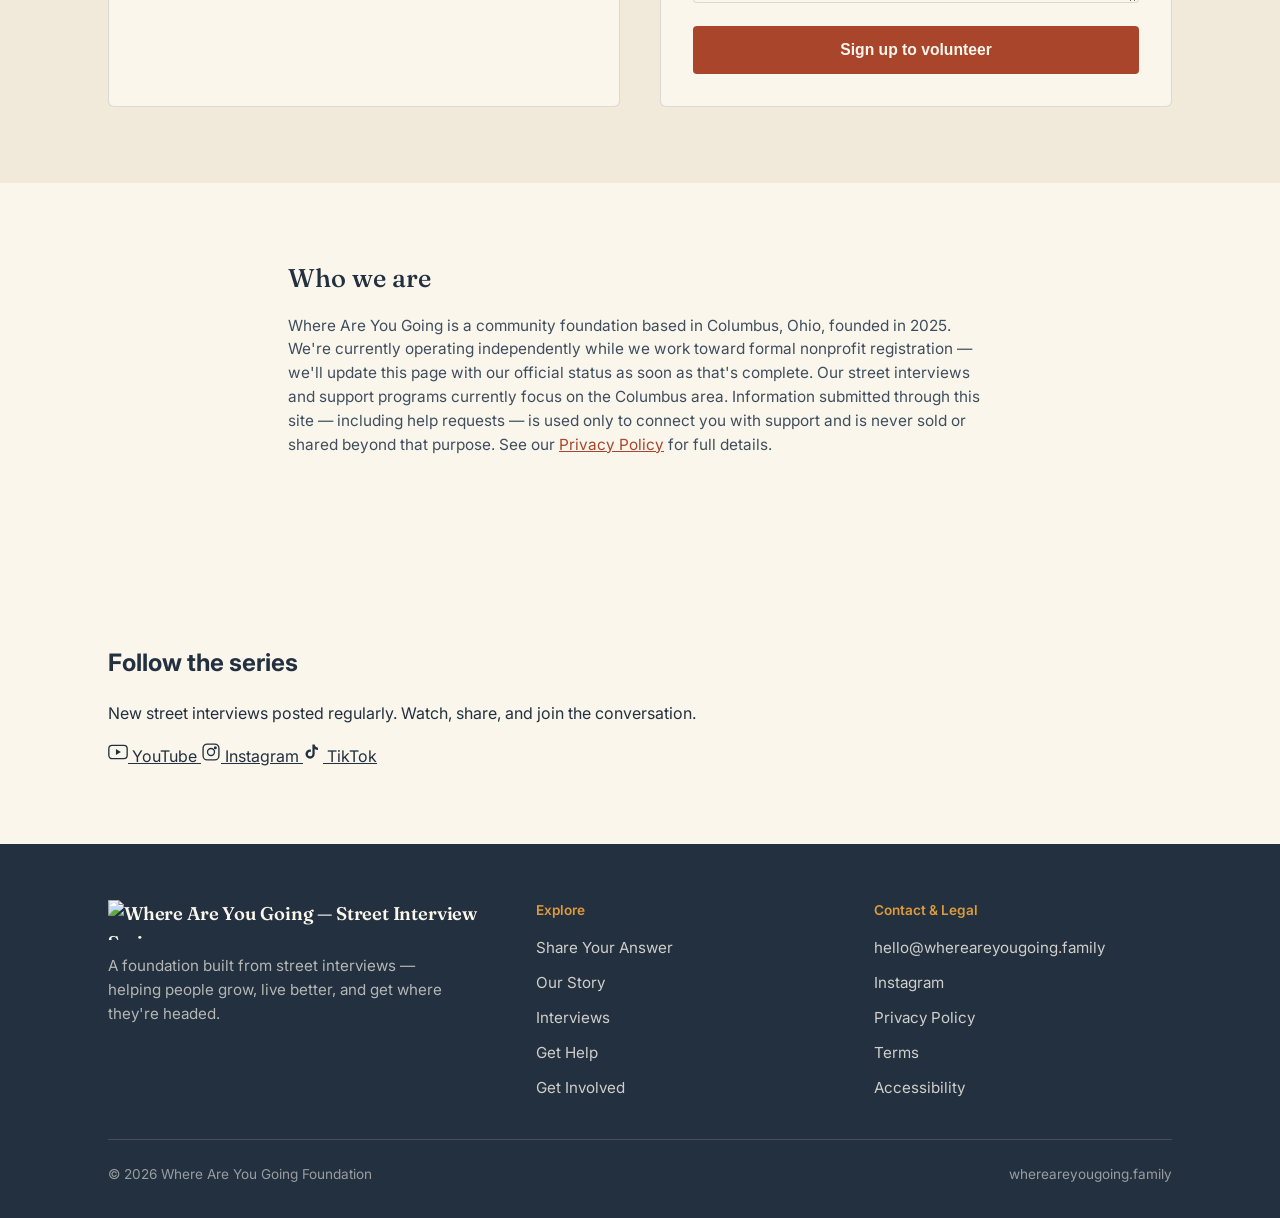
==== commit 074ebcc6: "Rename index-3.html to index.html" ====
--- a/index.html
+++ b/index.html
@@ -5,322 +5,353 @@
 <meta name="viewport" content="width=device-width, initial-scale=1.0">
 <title>Where Are You Going — a foundation built from street interviews</title>
 <meta name="description" content="Where Are You Going asks people one question on the street, then helps them get there — support, resources, and a foundation built on real conversations.">
+<link rel="icon" href="logo.jpg">
+<link rel="preconnect" href="https://fonts.googleapis.com">
+<link rel="preconnect" href="https://fonts.gstatic.com" crossorigin>
+<link href="https://fonts.googleapis.com/css2?family=Poppins:wght@600;700&family=Work+Sans:wght@400;500;600&display=swap" rel="stylesheet">
 <link rel="stylesheet" href="styles.css">
 </head>
 <body>
-
 <header>
-  <nav class="nav">
-    <a href="#top" class="wordmark">Where Are You <em>Going</em></a>
-    <ul class="nav-links" id="navLinks">
-      <li><a href="#share">Share Your Answer</a></li>
-      <li><a href="#about">Our Story</a></li>
-      <li><a href="#stories">Interviews</a></li>
-      <li><a href="#help">Get Help</a></li>
-      <li><a href="#involved">Get Involved</a></li>
-      <li><a href="#involved" class="nav-cta">Donate</a></li>
-    </ul>
-    <button class="menu-btn" id="menuBtn" aria-label="Toggle menu">☰</button>
-  </nav>
+<nav class="nav">
+<a href="#top" class="wordmark"><img src="logo.jpg" alt="Where Are You Going — Street Interview Series" style="height:44px;width:auto;display:block;"></a>
+<ul class="nav-links" id="navLinks">
+<li><a href="#share">Share Your Answer</a></li>
+<li><a href="#about">Our Story</a></li>
+<li><a href="#stories">Interviews</a></li>
+<li><a href="#help">Get Help</a></li>
+<li><a href="#involved">Get Involved</a></li>
+<li><a href="#involved" class="nav-cta">Donate</a></li>
+</ul>
+<button class="menu-btn" id="menuBtn" aria-label="Toggle menu" aria-expanded="false">☰</button>
+</nav>
 </header>
 
 <main id="top">
-
-  <!-- HERO -->
-  <section class="hero">
-    <div class="wrap hero-grid">
-      <div>
-        <h1 class="hero-question">We ask one question<br>on the street: <span class="ital">where are you going?</span></h1>
-        <p class="hero-sub">The answers are rarely about the next block. They're about jobs, homes, recovery, family, and the future someone is trying to walk toward. We listen first — then we help them get there.</p>
-        <div class="hero-actions">
-          <a href="#help" class="btn btn-primary">I need support</a>
-          <a href="#involved" class="btn btn-ghost">Support the work</a>
-        </div>
-      </div>
-      <div class="answers" aria-label="Real answers from street interviews">
-        <div class="answer-card">"Honestly? Somewhere I can afford rent again."
-          <span class="answer-attrib">— asked outside the transit station</span>
-        </div>
-        <div class="answer-card">"Back to school. Just took me longer than most."
-          <span class="answer-attrib">— asked at the community market</span>
-        </div>
-        <div class="answer-card">"90 days sober tomorrow. Going forward, mostly."
-          <span class="answer-attrib">— asked near the shelter</span>
-        </div>
-      </div>
-    </div>
-  </section>
-
-  <!-- SHARE YOUR ANSWER -->
-  <section id="share" class="share-section">
-    <div class="wrap">
-      <div class="share-box">
-        <h2>So… where are you going?</h2>
-        <p>Tell us in a few words. Sometimes knowing where we're going starts with saying it out loud.</p>
-        <form id="shareForm" class="share-form">
-          <input type="text" id="shareAnswer" name="answer" maxlength="140" placeholder="I'm going…" required>
-          <label class="share-permission">
-            <input type="checkbox" id="sharePermission" name="permission">
-            <span>You can share my answer on the homepage (first name or anonymous, your choice)</span>
-          </label>
-          <button type="submit" class="btn btn-primary">Share my answer</button>
-        </form>
-        <p class="form-status" id="shareStatus"></p>
-      </div>
-    </div>
-  </section>
-
-  <!-- IMPACT -->
-  <section id="impact" class="section-alt">
-    <div class="wrap">
-      <div class="section-head">
-        <h2>What the answers turn into</h2>
-        <p>Every number here started as a conversation on the street.</p>
-      </div>
-      <div class="impact-grid">
-        <div class="impact-item">
-          <span class="impact-num" data-target="180">0</span>
-          <span class="impact-label">people directly helped</span>
-        </div>
-        <div class="impact-item">
-          <span class="impact-num" data-target="2400">0</span>
-          <span class="impact-label">meals provided</span>
-        </div>
-        <div class="impact-item">
-          <span class="impact-num" data-target="95">0</span>
-          <span class="impact-label">rides &amp; transit passes given</span>
-        </div>
-        <div class="impact-item">
-          <span class="impact-num" data-target="60">0</span>
-          <span class="impact-label">emergency assistance grants</span>
-        </div>
-        <div class="impact-item">
-          <span class="impact-num" data-target="45">0</span>
-          <span class="impact-label">active volunteers</span>
-        </div>
-      </div>
-      <p class="impact-note">Figures are updated quarterly and reflect direct program activity. Ask us for the full breakdown any time.</p>
-    </div>
-  </section>
-
-  <!-- ABOUT -->
-  <section id="about">
-    <div class="wrap about-grid">
-      <div class="photo-block">Photo: founder conducting a street interview</div>
-      <div class="about-copy">
-        <div class="section-head">
-          <h2>It started with a microphone and a simple question</h2>
-        </div>
-        <p>Where Are You Going began as a series of unscripted street interviews — no agenda, just a question and a willingness to listen. What we heard again and again was that people already knew what they needed. They just didn't have a way to get there.</p>
-        <p>So the foundation grew out of the interviews themselves: every conversation feeds into how we direct support, who we connect people with, and what "help" actually looks like in practice.</p>
-      </div>
-    </div>
-  </section>
-
-  <!-- STORIES -->
-  <section id="stories" class="section-alt">
-    <div class="wrap">
-      <div class="section-head">
-        <h2>Some of the people we've talked to</h2>
-        <p>A few interviews that turned into ongoing support. Shared with permission.</p>
-      </div>
-      <div class="stories-scroller">
-        <article class="story">
-          <div class="story-photo"></div>
-          <div class="story-body">
-            <h3>Marcus, on getting back to work</h3>
-            <p>Six months after our interview, Marcus had transportation, an interview suit, and a job offer at a warehouse fifteen minutes from his new place.</p>
-          </div>
-        </article>
-        <article class="story">
-          <div class="story-photo"></div>
-          <div class="story-body">
-            <h3>Dana, on housing</h3>
-            <p>We connected Dana with a partner shelter the same week we spoke. She's since moved into transitional housing with her two kids.</p>
-          </div>
-        </article>
-        <article class="story">
-          <div class="story-photo"></div>
-          <div class="story-body">
-            <h3>Elias, on recovery</h3>
-            <p>Elias asked us to check in on him. We still do, every month — and he now volunteers at our Saturday interviews.</p>
-          </div>
-        </article>
-      </div>
-    </div>
-  </section>
-
-  <!-- GET HELP -->
-  <section id="help">
-    <div class="wrap">
-      <div class="section-head">
-        <h2>If you need support, this is for you</h2>
-        <p>You don't need to have been interviewed to ask for help. Here's how it works.</p>
-      </div>
-
-      <!-- Journey diagram -->
-      <div class="journey">
-        <div class="journey-step">
-          <span class="journey-index">1</span>
-          <h3>Ask</h3>
-          <p>Tell us what's going on — takes about two minutes.</p>
-        </div>
-        <div class="journey-arrow">→</div>
-        <div class="journey-step">
-          <span class="journey-index">2</span>
-          <h3>Connect</h3>
-          <p>A real person from our team reaches out within a few days.</p>
-        </div>
-        <div class="journey-arrow">→</div>
-        <div class="journey-step">
-          <span class="journey-index">3</span>
-          <h3>Support</h3>
-          <p>Direct assistance, a partner organization, or both.</p>
-        </div>
-        <div class="journey-arrow">→</div>
-        <div class="journey-step">
-          <span class="journey-index">4</span>
-          <h3>Next step</h3>
-          <p>Ongoing check-ins for as long as you want them.</p>
-        </div>
-      </div>
-
-      <!-- Interactive need-help flow -->
-      <div class="help-flow" id="helpFlow">
-
-        <div class="help-flow-step" id="helpStep1">
-          <p class="help-flow-prompt">What do you need?</p>
-          <div class="category-grid">
-            <button class="category-btn" data-cat="Food">Food</button>
-            <button class="category-btn" data-cat="Transportation">Transportation</button>
-            <button class="category-btn" data-cat="Housing">Housing</button>
-            <button class="category-btn" data-cat="Employment">Employment</button>
-            <button class="category-btn" data-cat="Emergency support">Emergency support</button>
-            <button class="category-btn" data-cat="Other">Other</button>
-          </div>
-        </div>
-
-        <div class="help-flow-step" id="helpStep2" style="display:none;">
-          <button type="button" class="back-btn" id="helpBack">← Choose a different need</button>
-          <p class="help-flow-prompt">Category: <strong id="helpSelectedCat"></strong></p>
-          <form id="helpForm">
-            <input type="hidden" id="hCategory" name="category">
-            <label for="hName">Your name</label>
-            <input type="text" id="hName" name="name" required>
-
-            <label for="hContact">Best way to reach you (phone or email)</label>
-            <input type="text" id="hContact" name="contact" required>
-
-            <label for="hUrgent" id="hUrgentLabel">Anything urgent we should know right away?</label>
-            <textarea id="hUrgent" name="details" rows="3"></textarea>
-
-            <button type="submit" class="btn btn-primary">Send request</button>
-            <p class="form-status" id="helpStatus"></p>
-          </form>
-        </div>
-
-      </div>
-
-      <p class="confidential-note">Requests are confidential — nothing you share is made public without your permission.</p>
-    </div>
-  </section>
-
-  <!-- GET INVOLVED -->
-  <section id="involved" class="section-alt">
-    <div class="wrap">
-      <div class="section-head">
-        <h2>Get involved</h2>
-        <p>Every dollar and every hour goes directly back into the people we interview.</p>
-      </div>
-      <div class="involve-grid">
-
-        <div class="involve-card">
-          <h3>Donate</h3>
-          <p>$25 could cover transit for someone getting to job interviews. $50 could help toward a housing deposit. $100 supports a full emergency assistance grant. Amounts are estimates based on our typical program costs.</p>
-          <div class="donate-amounts" id="donateAmounts">
-            <button class="amount-btn" data-amount="25">$25</button>
-            <button class="amount-btn selected" data-amount="50">$50</button>
-            <button class="amount-btn" data-amount="100">$100</button>
-            <button class="amount-btn" data-amount="custom">Other</button>
-          </div>
-          <!-- Replace this href with your Stripe Payment Link -->
-          <a href="#" id="donateBtn" class="btn btn-primary" style="width:100%; text-align:center;">Give $50</a>
-          <p style="font-size:0.82rem; color: var(--ink-soft); margin-top:12px; margin-bottom:0;">We're not yet a registered nonprofit, so donations aren't tax-deductible at this time.</p>
-        </div>
-
-        <div class="involve-card">
-          <h3>Volunteer</h3>
-          <p>Join a street interview shift, help follow up with people we've spoken to, or lend a skill (design, driving, admin — whatever you've got).</p>
-          <form id="volunteerForm">
-            <label for="vName">Your name</label>
-            <input type="text" id="vName" name="name" required>
-
-            <label for="vEmail">Email</label>
-            <input type="email" id="vEmail" name="email" required>
-
-            <label for="vInterest">How would you like to help?</label>
-            <select id="vInterest" name="interest">
-              <option>Street interviews</option>
-              <option>Following up with people we've met</option>
-              <option>Admin / logistics</option>
-              <option>A specific skill (I'll explain below)</option>
-            </select>
-
-            <label for="vNote">Anything else we should know?</label>
-            <textarea id="vNote" name="note" rows="3"></textarea>
-
-            <button type="submit" class="btn btn-primary" style="width:100%;">Sign up to volunteer</button>
-            <p class="form-status" id="volunteerStatus"></p>
-          </form>
-        </div>
-
-      </div>
-    </div>
-  </section>
-
-  <!-- TRANSPARENCY -->
-  <section id="trust">
-    <div class="wrap trust-box">
-      <h2>Who we are</h2>
-      <p>Where Are You Going is a community foundation based in Columbus, Ohio, founded in 2025. We're currently operating independently while we work toward formal nonprofit registration — we'll update this page with our official status as soon as that's complete. Our street interviews and support programs currently focus on the Columbus area. Information submitted through this site — including help requests — is used only to connect you with support and is never sold or shared beyond that purpose. See our <a href="privacy.html">Privacy Policy</a> for full details.</p>
-    </div>
-  </section>
-
+<!-- HERO -->
+<section class="hero">
+<div class="hero-bg">
+<img src="photo-2.jpg" alt="" aria-hidden="true">
+<div class="hero-overlay"></div>
+</div>
+<div class="wrap hero-grid">
+<div>
+<span class="eyebrow-badge">● Street Interview Series</span>
+<h1 class="hero-question">We ask one question<br>on the street: <span class="ital">where are you going?</span></h1>
+<p class="hero-sub">The answers are rarely about the next block. They're about jobs, homes, recovery, family, and the future someone is trying to walk toward. We listen first — then we help them get there.</p>
+<div class="hero-actions">
+<a href="#help" class="btn btn-primary">I need support</a>
+<a href="#involved" class="btn btn-ghost">Support the work</a>
+</div>
+</div>
+<div class="answers" aria-label="Real answers from street interviews">
+<div class="answer-card">"Honestly? Somewhere I can afford rent again."
+<span class="answer-attrib">— asked outside the transit station</span>
+</div>
+<div class="answer-card">"Back to school. Just took me longer than most."
+<span class="answer-attrib">— asked at the community market</span>
+</div>
+<div class="answer-card">"90 days sober tomorrow. Going forward, mostly."
+<span class="answer-attrib">— asked near the shelter</span>
+</div>
+</div>
+</div>
+</section>
+
+<!-- MARQUEE -->
+<div class="marquee">
+<div class="marquee-track">
+<span>REAL PEOPLE</span><span>REAL STORIES</span><span>REAL TALK</span><span>REAL LIFE</span><span>DIFFERENT VOICES. ONE STREET.</span>
+<span>REAL PEOPLE</span><span>REAL STORIES</span><span>REAL TALK</span><span>REAL LIFE</span><span>DIFFERENT VOICES. ONE STREET.</span>
+</div>
+</div>
+
+<!-- SHARE YOUR ANSWER -->
+<section id="share" class="share-section">
+<div class="wrap">
+<div class="share-box">
+<h2>So… where are you going?</h2>
+<p>Tell us in a few words. Sometimes knowing where we're going starts with saying it out loud.</p>
+<form id="shareForm" class="share-form">
+<input type="text" id="shareAnswer" name="answer" maxlength="140" placeholder="I'm going…" required>
+<label class="share-permission">
+<input type="checkbox" id="sharePermission" name="permission">
+<span>You can share my answer on the homepage (first name or anonymous, your choice)</span>
+</label>
+<button type="submit" class="btn btn-primary">Share my answer</button>
+</form>
+<p class="form-status" id="shareStatus"></p>
+</div>
+</div>
+</section>
+
+<!-- IMPACT -->
+<section id="impact" class="section-alt">
+<div class="wrap">
+<div class="section-head">
+<h2>What the answers turn into</h2>
+<p>Every number here started as a conversation on the street.</p>
+</div>
+<div class="impact-grid">
+<div class="impact-item">
+<span class="impact-num" data-target="180">0</span>
+<span class="impact-label">people directly helped</span>
+</div>
+<div class="impact-item">
+<span class="impact-num" data-target="2400">0</span>
+<span class="impact-label">meals provided</span>
+</div>
+<div class="impact-item">
+<span class="impact-num" data-target="95">0</span>
+<span class="impact-label">rides &amp; transit passes given</span>
+</div>
+<div class="impact-item">
+<span class="impact-num" data-target="60">0</span>
+<span class="impact-label">emergency assistance grants</span>
+</div>
+<div class="impact-item">
+<span class="impact-num" data-target="45">0</span>
+<span class="impact-label">active volunteers</span>
+</div>
+</div>
+<p class="impact-note">Figures are updated quarterly and reflect direct program activity. Ask us for the full breakdown any time.</p>
+</div>
+</section>
+
+<!-- ABOUT -->
+<section id="about">
+<div class="wrap about-grid">
+<div class="photo-block">Photo: founder conducting a street interview</div>
+<div class="about-copy">
+<div class="section-head">
+<h2>It started with a microphone and a simple question</h2>
+</div>
+<p>Where Are You Going began as a series of unscripted street interviews — no agenda, just a question and a willingness to listen. What we heard again and again was that people already knew what they needed. They just didn't have a way to get there.</p>
+<p>So the foundation grew out of the interviews themselves: every conversation feeds into how we direct support, who we connect people with, and what "help" actually looks like in practice.</p>
+</div>
+</div>
+</section>
+
+<!-- STORIES -->
+<section id="stories" class="section-alt">
+<div class="wrap">
+<div class="section-head">
+<h2>Some of the people we've talked to</h2>
+<p>A few interviews that turned into ongoing support. Shared with permission.</p>
+</div>
+<div class="stories-scroller">
+<article class="story">
+<div class="story-photo" data-video-wrap>
+<video src="video-1.mp4" poster="photo-1.jpg" playsinline preload="metadata" style="width:100%;height:100%;object-fit:cover;display:block;border-radius:inherit;">Your browser doesn't support embedded video.</video>
+<button class="play-overlay" type="button" aria-label="Play video">▶</button>
+</div>
+<div class="story-body">
+<h3>Marcus, on getting back to work</h3>
+<p>Six months after our interview, Marcus had transportation, an interview suit, and a job offer at a warehouse fifteen minutes from his new place.</p>
+</div>
+</article>
+<article class="story">
+<div class="story-photo" data-video-wrap>
+<video src="video-2.mp4" poster="photo-2.jpg" playsinline preload="metadata" style="width:100%;height:100%;object-fit:cover;display:block;border-radius:inherit;">Your browser doesn't support embedded video.</video>
+<button class="play-overlay" type="button" aria-label="Play video">▶</button>
+</div>
+<div class="story-body">
+<h3>Dana, on housing</h3>
+<p>We connected Dana with a partner shelter the same week we spoke. She's since moved into transitional housing with her two kids.</p>
+</div>
+</article>
+<article class="story">
+<div class="story-photo" data-video-wrap>
+<video src="video-3.mp4" poster="photo-3.jpg" playsinline preload="metadata" style="width:100%;height:100%;object-fit:cover;display:block;border-radius:inherit;">Your browser doesn't support embedded video.</video>
+<button class="play-overlay" type="button" aria-label="Play video">▶</button>
+</div>
+<div class="story-body">
+<h3>Elias, on recovery</h3>
+<p>Elias asked us to check in on him. We still do, every month — and he now volunteers at our Saturday interviews.</p>
+</div>
+</article>
+</div>
+</div>
+</section>
+
+<!-- GET HELP -->
+<section id="help">
+<div class="wrap">
+<div class="section-head">
+<h2>If you need support, this is for you</h2>
+<p>You don't need to have been interviewed to ask for help. Here's how it works.</p>
+</div>
+
+<!-- Journey diagram -->
+<div class="journey">
+<div class="journey-step">
+<span class="journey-index">1</span>
+<h3>Ask</h3>
+<p>Tell us what's going on — takes about two minutes.</p>
+</div>
+<div class="journey-arrow">→</div>
+<div class="journey-step">
+<span class="journey-index">2</span>
+<h3>Connect</h3>
+<p>A real person from our team reaches out within a few days.</p>
+</div>
+<div class="journey-arrow">→</div>
+<div class="journey-step">
+<span class="journey-index">3</span>
+<h3>Support</h3>
+<p>Direct assistance, a partner organization, or both.</p>
+</div>
+<div class="journey-arrow">→</div>
+<div class="journey-step">
+<span class="journey-index">4</span>
+<h3>Next step</h3>
+<p>Ongoing check-ins for as long as you want them.</p>
+</div>
+</div>
+
+<!-- Interactive need-help flow -->
+<div class="help-flow" id="helpFlow">
+<div class="help-flow-step" id="helpStep1">
+<p class="help-flow-prompt">What do you need?</p>
+<div class="category-grid">
+<button class="category-btn" data-cat="Food">Food</button>
+<button class="category-btn" data-cat="Transportation">Transportation</button>
+<button class="category-btn" data-cat="Housing">Housing</button>
+<button class="category-btn" data-cat="Employment">Employment</button>
+<button class="category-btn" data-cat="Emergency support">Emergency support</button>
+<button class="category-btn" data-cat="Other">Other</button>
+</div>
+</div>
+<div class="help-flow-step" id="helpStep2" style="display:none;">
+<button type="button" class="back-btn" id="helpBack">← Choose a different need</button>
+<p class="help-flow-prompt">Category: <strong id="helpSelectedCat"></strong></p>
+<form id="helpForm">
+<input type="hidden" id="hCategory" name="category">
+<label for="hName">Your name</label>
+<input type="text" id="hName" name="name" required>
+<label for="hContact">Best way to reach you (phone or email)</label>
+<input type="text" id="hContact" name="contact" required>
+<label for="hUrgent" id="hUrgentLabel">Anything urgent we should know right away?</label>
+<textarea id="hUrgent" name="details" rows="3"></textarea>
+<button type="submit" class="btn btn-primary">Send request</button>
+<p class="form-status" id="helpStatus"></p>
+</form>
+</div>
+</div>
+<p class="confidential-note">Requests are confidential — nothing you share is made public without your permission.</p>
+</div>
+</section>
+
+<!-- GET INVOLVED -->
+<section id="involved" class="section-alt">
+<div class="wrap">
+<div class="section-head">
+<h2>Get involved</h2>
+<p>Every dollar and every hour goes directly back into the people we interview.</p>
+</div>
+<div class="involve-grid">
+<div class="involve-card">
+<h3>Donate</h3>
+<p>$25 could cover transit for someone getting to job interviews. $50 could help toward a housing deposit. $100 supports a full emergency assistance grant. Amounts are estimates based on our typical program costs.</p>
+<div class="donate-amounts" id="donateAmounts">
+<button class="amount-btn" data-amount="25">$25</button>
+<button class="amount-btn selected" data-amount="50">$50</button>
+<button class="amount-btn" data-amount="100">$100</button>
+<button class="amount-btn" data-amount="custom">Other</button>
+</div>
+<!-- Replace this href with your Stripe Payment Link -->
+<a href="#" id="donateBtn" class="btn btn-primary" style="width:100%; text-align:center;">Give $50</a>
+<p style="font-size:0.82rem; color: var(--ink-soft); margin-top:12px; margin-bottom:0;">We're not yet a registered nonprofit, so donations aren't tax-deductible at this time.</p>
+</div>
+<div class="involve-card">
+<h3>Volunteer</h3>
+<p>Join a street interview shift, help follow up with people we've spoken to, or lend a skill (design, driving, admin — whatever you've got).</p>
+<form id="volunteerForm">
+<label for="vName">Your name</label>
+<input type="text" id="vName" name="name" required>
+<label for="vEmail">Email</label>
+<input type="email" id="vEmail" name="email" required>
+<label for="vInterest">How would you like to help?</label>
+<select id="vInterest" name="interest">
+<option>Street interviews</option>
+<option>Following up with people we've met</option>
+<option>Admin / logistics</option>
+<option>A specific skill (I'll explain below)</option>
+</select>
+<label for="vNote">Anything else we should know?</label>
+<textarea id="vNote" name="note" rows="3"></textarea>
+<button type="submit" class="btn btn-primary" style="width:100%;">Sign up to volunteer</button>
+<p class="form-status" id="volunteerStatus"></p>
+</form>
+</div>
+</div>
+</div>
+</section>
+
+<!-- TRANSPARENCY -->
+<section id="trust">
+<div class="wrap trust-box">
+<h2>Who we are</h2>
+<p>Where Are You Going is a community foundation based in Columbus, Ohio, founded in 2025. We're currently operating independently while we work toward formal nonprofit registration — we'll update this page with our official status as soon as that's complete. Our street interviews and support programs currently focus on the Columbus area. Information submitted through this site — including help requests — is used only to connect you with support and is never sold or shared beyond that purpose. See our <a href="privacy.html">Privacy Policy</a> for full details.</p>
+</div>
+</section>
 </main>
 
+<!-- FOLLOW -->
+<section class="follow-section">
+<div class="wrap follow-inner">
+<h2>Follow the series</h2>
+<p>New street interviews posted regularly. Watch, share, and join the conversation.</p>
+<div class="social-row">
+<a href="#" class="social-btn" aria-label="Watch on YouTube">
+<svg viewBox="0 0 24 24" width="20" height="20" fill="currentColor"><path d="M9.5 8.5v7l6-3.5-6-3.5z"/><rect x="1" y="4" width="22" height="16" rx="4" fill="none" stroke="currentColor" stroke-width="1.6"/></svg>
+<span>YouTube</span>
+</a>
+<a href="#" class="social-btn" aria-label="Follow on Instagram">
+<svg viewBox="0 0 24 24" width="20" height="20" fill="none" stroke="currentColor" stroke-width="1.6"><rect x="2.5" y="2.5" width="19" height="19" rx="5"/><circle cx="12" cy="12" r="4.2"/><circle cx="17.2" cy="6.8" r="1"/></svg>
+<span>Instagram</span>
+</a>
+<a href="#" class="social-btn" aria-label="Follow on TikTok">
+<svg viewBox="0 0 24 24" width="20" height="20" fill="currentColor"><path d="M14 3c.3 2 1.8 3.6 4 3.9v2.7c-1.5 0-2.9-.4-4-1.2v6.1a5.5 5.5 0 1 1-5.5-5.5c.3 0 .6 0 .9.1v2.8a2.7 2.7 0 1 0 1.9 2.6V3h2.7z"/></svg>
+<span>TikTok</span>
+</a>
+</div>
+</div>
+</section>
+
 <footer>
-  <div class="wrap">
-    <div class="footer-grid">
-      <div>
-        <a href="#top" class="wordmark">Where Are You <em>Going</em></a>
-        <p style="margin-top: 14px; max-width: 34ch;">A foundation built from street interviews — helping people grow, live better, and get where they're headed.</p>
-      </div>
-      <div class="footer-col">
-        <h4>Explore</h4>
-        <ul>
-          <li><a href="#share">Share Your Answer</a></li>
-          <li><a href="#about">Our Story</a></li>
-          <li><a href="#stories">Interviews</a></li>
-          <li><a href="#help">Get Help</a></li>
-          <li><a href="#involved">Get Involved</a></li>
-        </ul>
-      </div>
-      <div class="footer-col">
-        <h4>Contact &amp; Legal</h4>
-        <ul>
-          <li><a href="mailto:hello@whereareyougoing.family">hello@whereareyougoing.family</a></li>
-          <li><a href="#">Instagram</a></li>
-          <li><a href="privacy.html">Privacy Policy</a></li>
-          <li><a href="terms.html">Terms</a></li>
-          <li><a href="accessibility.html">Accessibility</a></li>
-        </ul>
-      </div>
-    </div>
-    <div class="footer-bottom">
-      <span>© <span id="year"></span> Where Are You Going Foundation</span>
-      <span>whereareyougoing.family</span>
-    </div>
-  </div>
+<div class="wrap">
+<div class="footer-grid">
+<div>
+<a href="#top" class="wordmark"><img src="logo.jpg" alt="Where Are You Going — Street Interview Series" style="height:40px;width:auto;display:block;"></a>
+<p style="margin-top: 14px; max-width: 34ch;">A foundation built from street interviews — helping people grow, live better, and get where they're headed.</p>
+</div>
+<div class="footer-col">
+<h4>Explore</h4>
+<ul>
+<li><a href="#share">Share Your Answer</a></li>
+<li><a href="#about">Our Story</a></li>
+<li><a href="#stories">Interviews</a></li>
+<li><a href="#help">Get Help</a></li>
+<li><a href="#involved">Get Involved</a></li>
+</ul>
+</div>
+<div class="footer-col">
+<h4>Contact &amp; Legal</h4>
+<ul>
+<li><a href="mailto:hello@whereareyougoing.family">hello@whereareyougoing.family</a></li>
+<li><a href="#">Instagram</a></li>
+<li><a href="privacy.html">Privacy Policy</a></li>
+<li><a href="terms.html">Terms</a></li>
+<li><a href="accessibility.html">Accessibility</a></li>
+</ul>
+</div>
+</div>
+<div class="footer-bottom">
+<span>© <span id="year"></span> Where Are You Going Foundation</span>
+<span>whereareyougoing.family</span>
+</div>
+</div>
 </footer>
 
 <script src="script.js"></script>
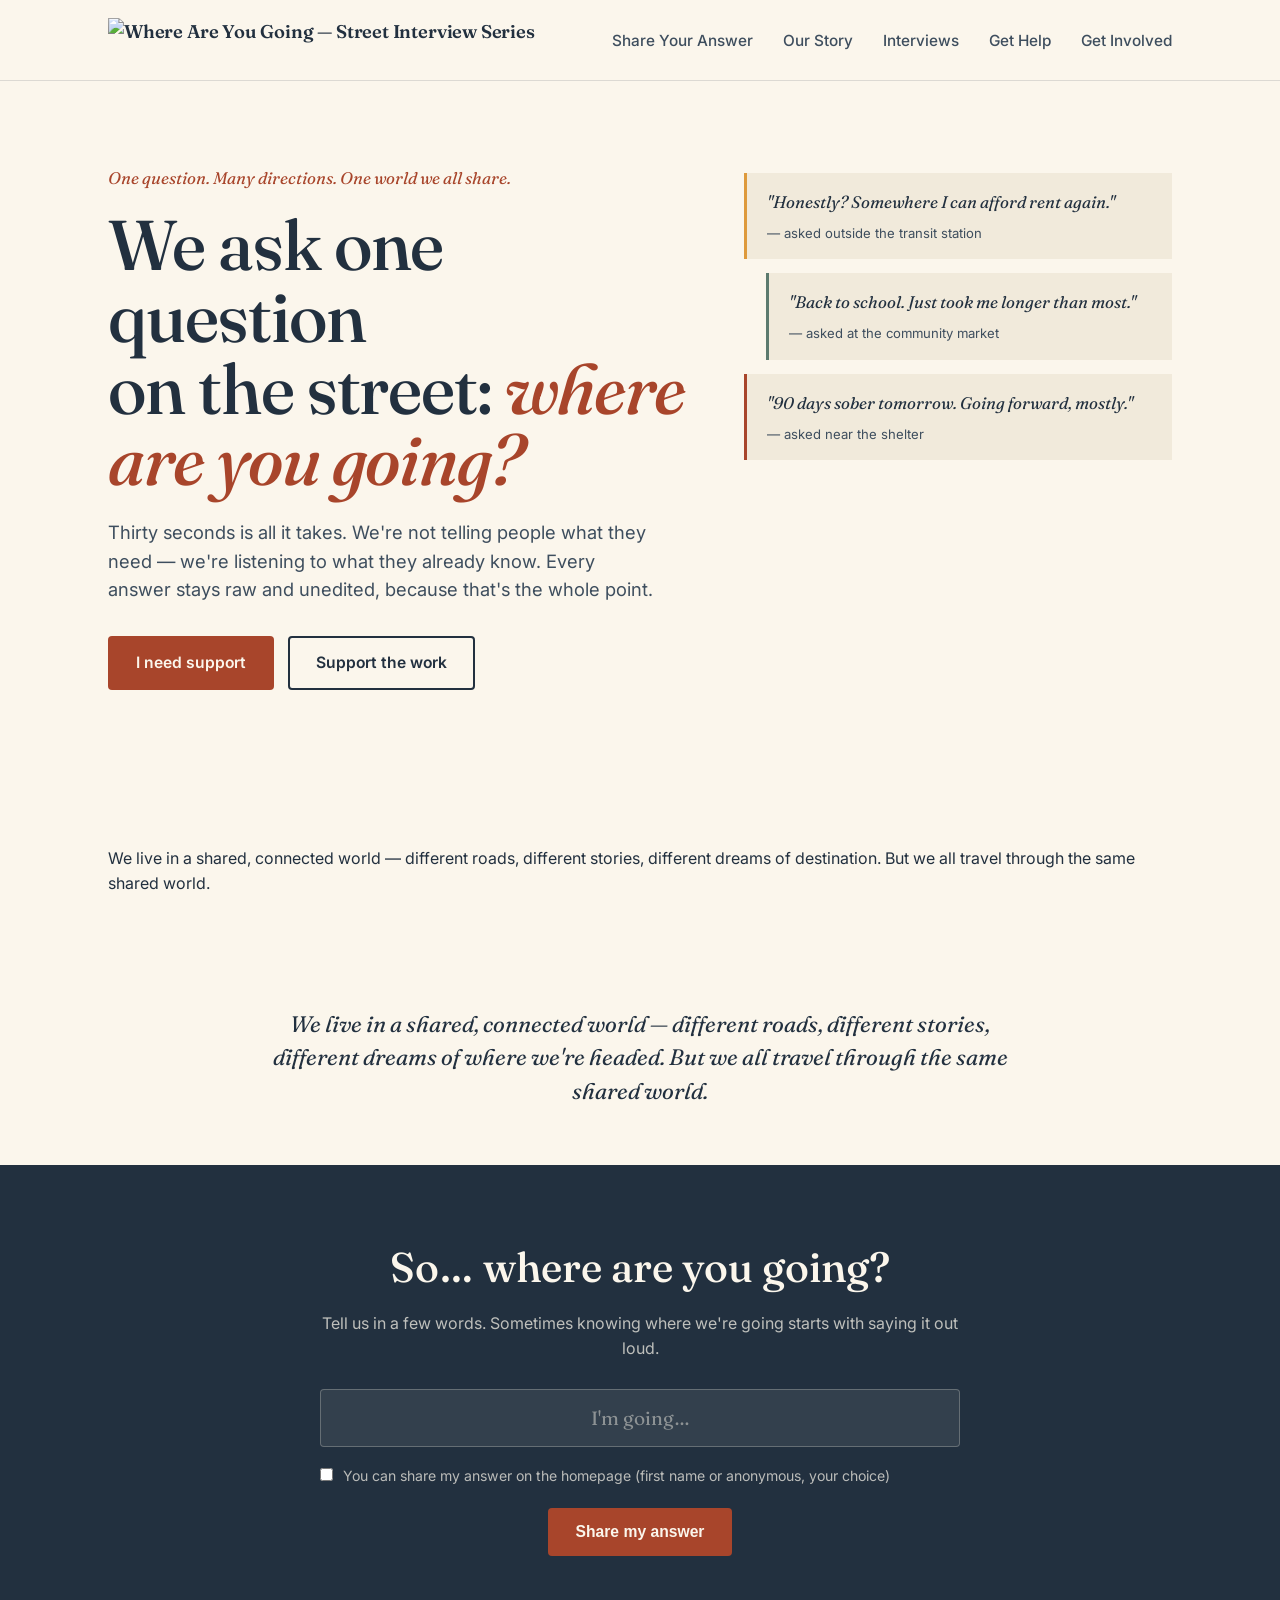
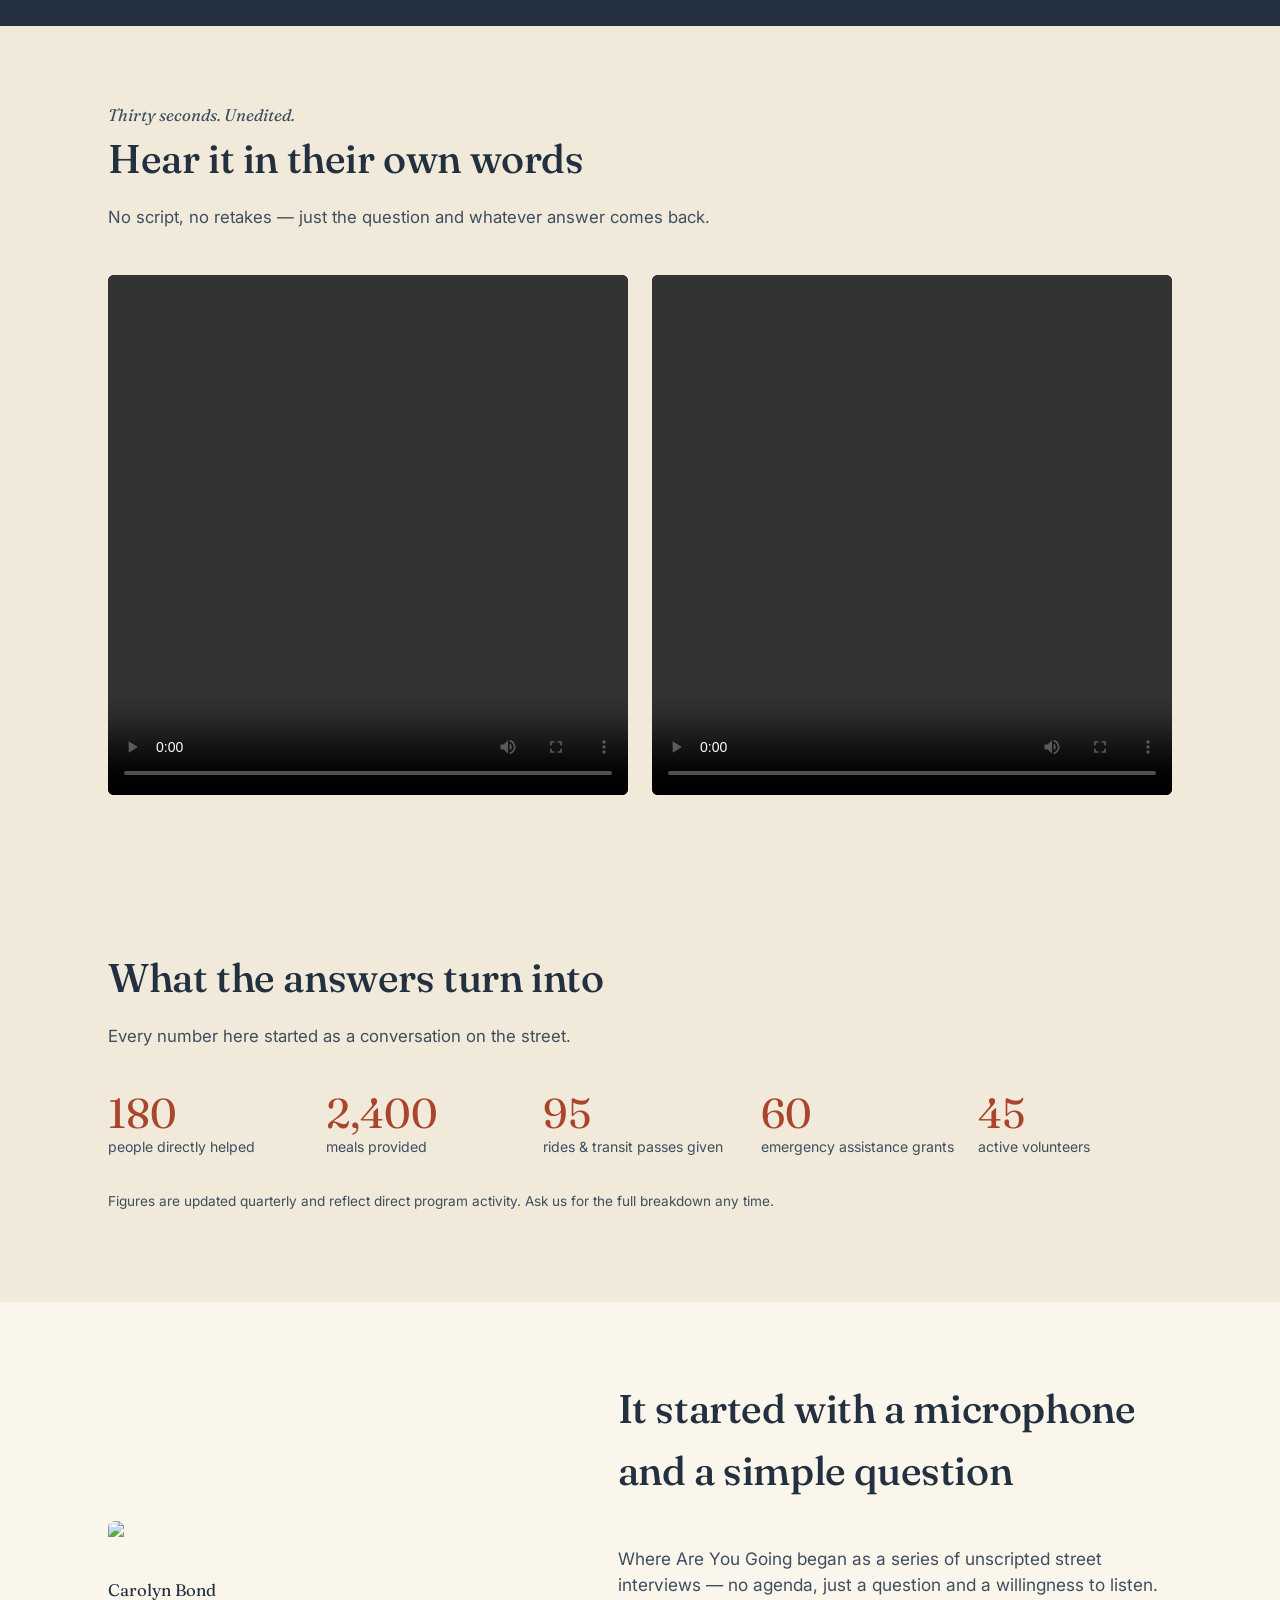
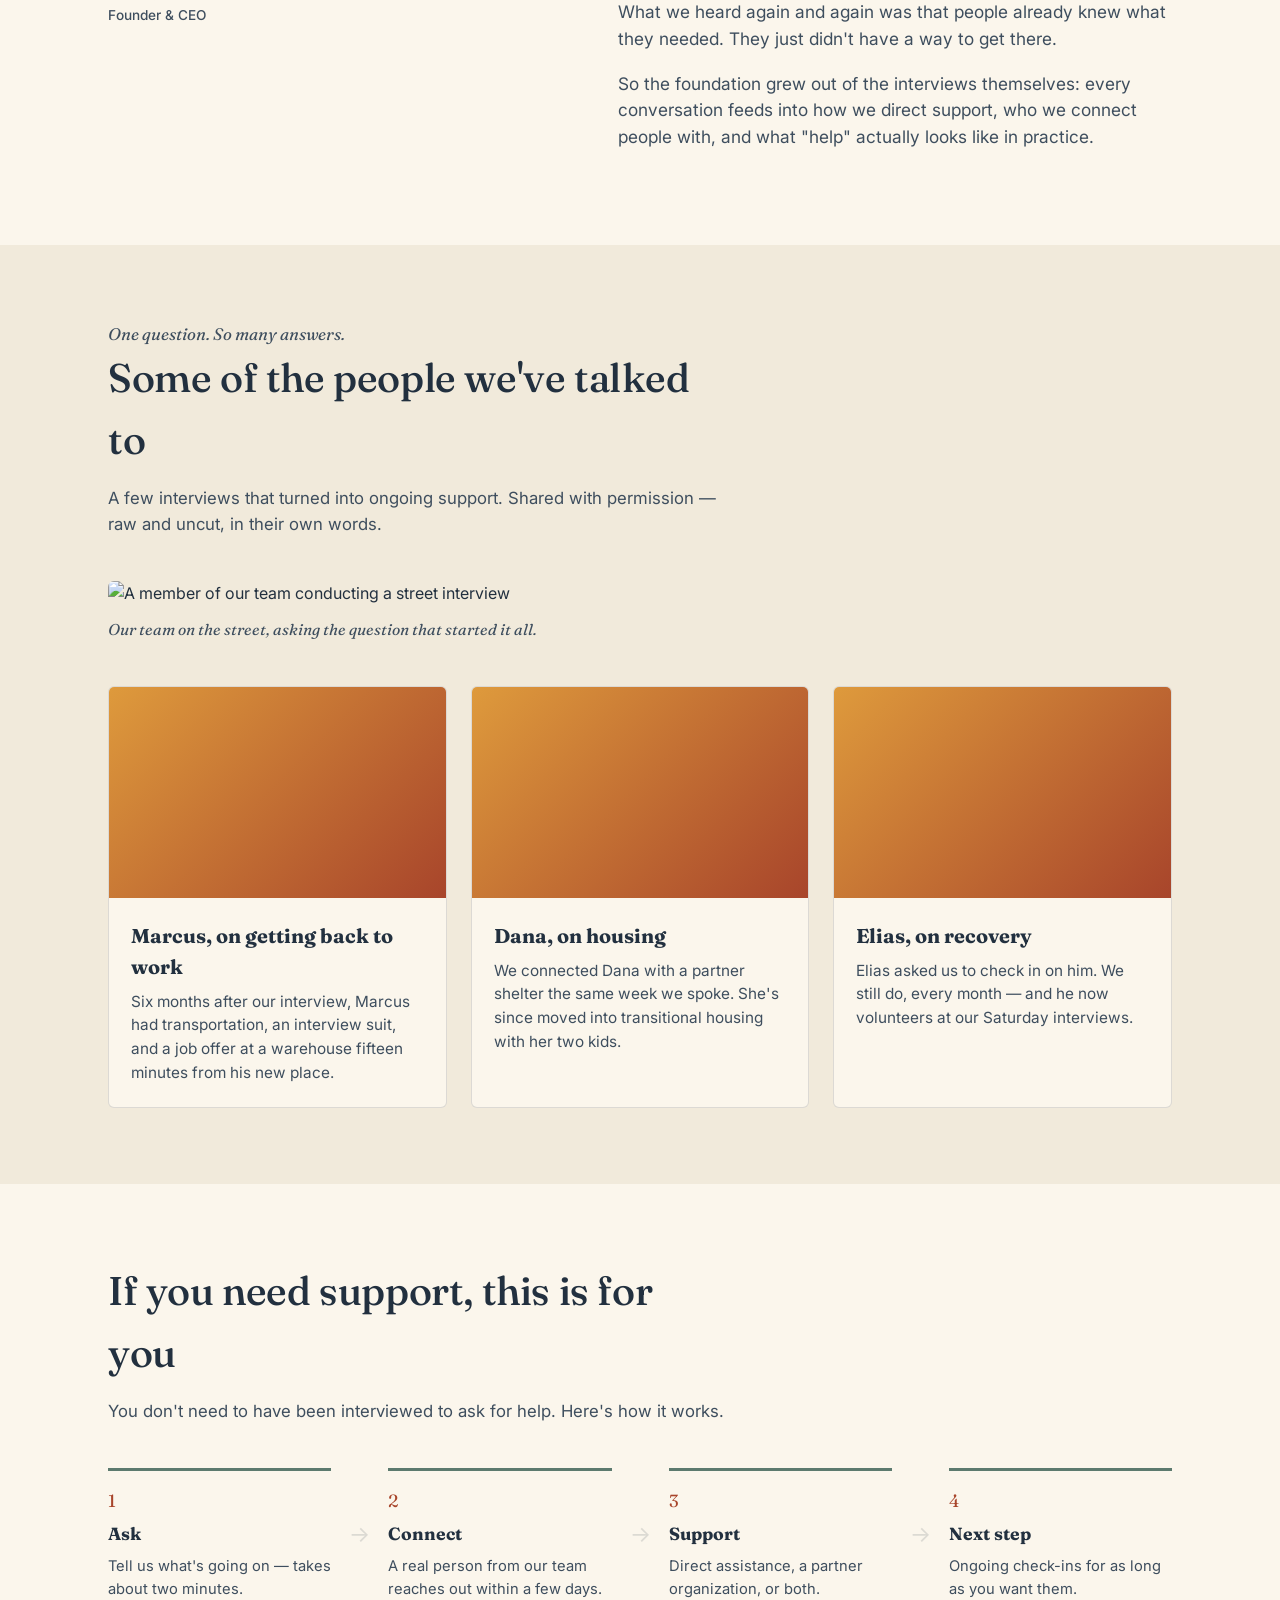
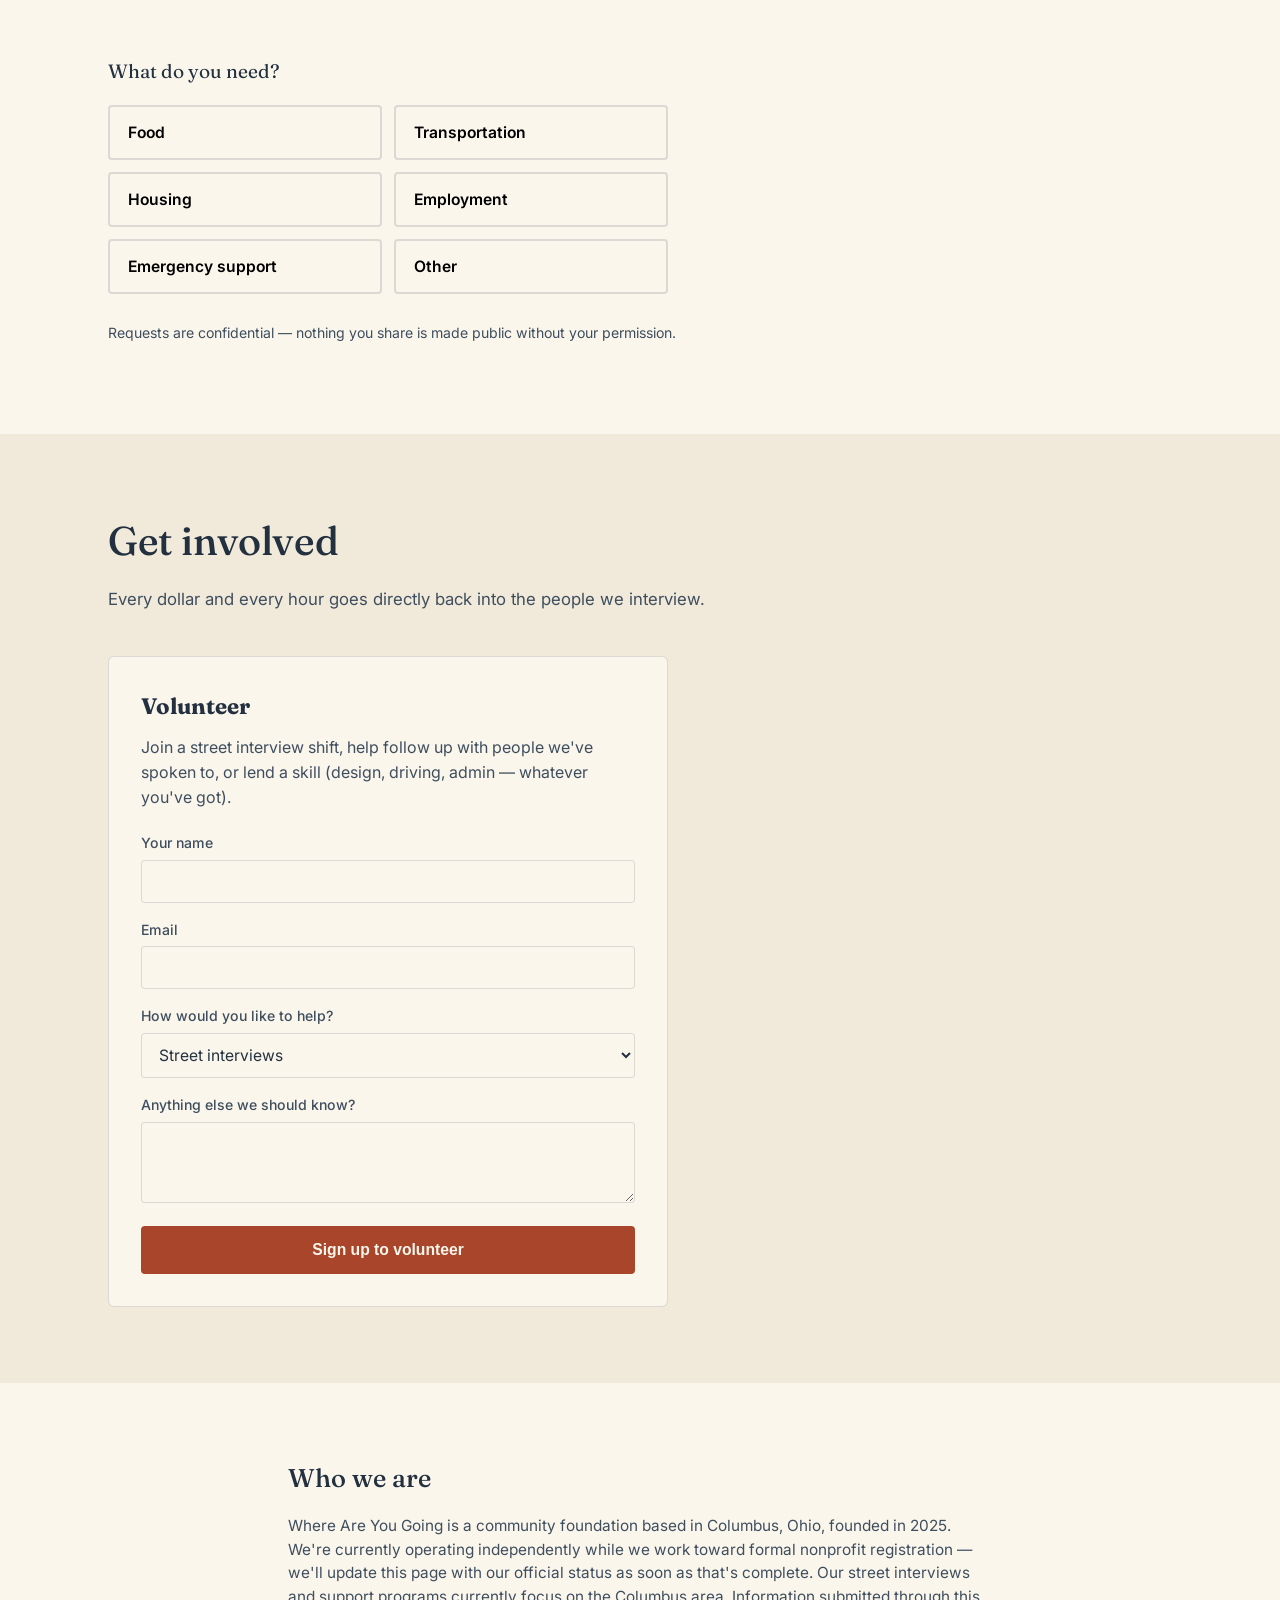
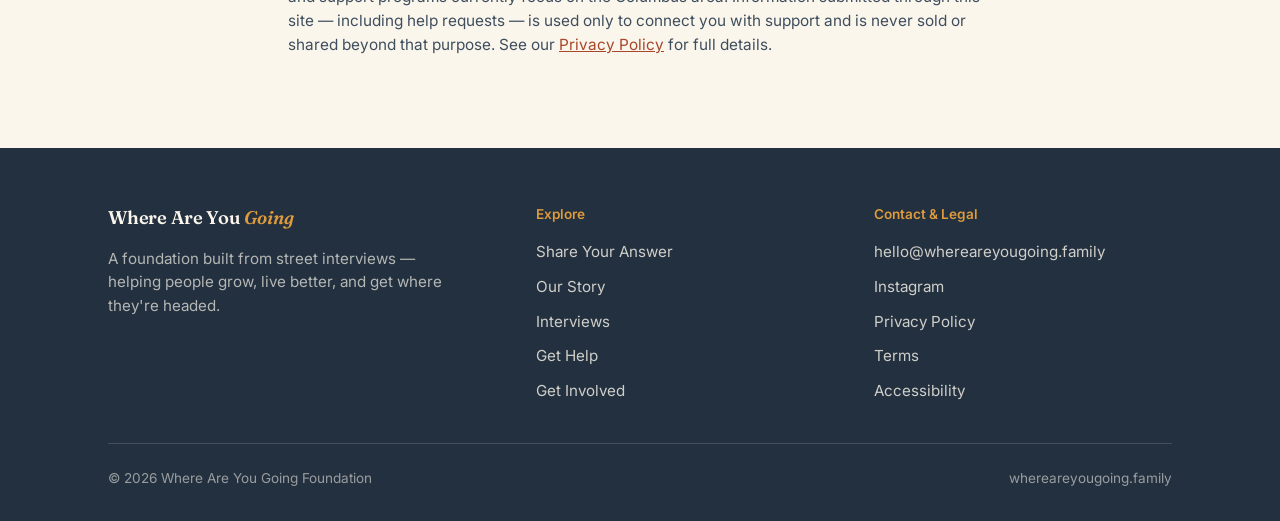
==== commit c689601a: "Add files via upload "Adds the world map hero background, Share Your Answer section, Impact counter," ====
--- a/index.html
+++ b/index.html
@@ -5,353 +5,352 @@
 <meta name="viewport" content="width=device-width, initial-scale=1.0">
 <title>Where Are You Going — a foundation built from street interviews</title>
 <meta name="description" content="Where Are You Going asks people one question on the street, then helps them get there — support, resources, and a foundation built on real conversations.">
-<link rel="icon" href="logo.jpg">
-<link rel="preconnect" href="https://fonts.googleapis.com">
-<link rel="preconnect" href="https://fonts.gstatic.com" crossorigin>
-<link href="https://fonts.googleapis.com/css2?family=Poppins:wght@600;700&family=Work+Sans:wght@400;500;600&display=swap" rel="stylesheet">
+<link rel="icon" type="image/png" href="images/favicon.png">
 <link rel="stylesheet" href="styles.css">
 </head>
 <body>
+
 <header>
-<nav class="nav">
-<a href="#top" class="wordmark"><img src="logo.jpg" alt="Where Are You Going — Street Interview Series" style="height:44px;width:auto;display:block;"></a>
-<ul class="nav-links" id="navLinks">
-<li><a href="#share">Share Your Answer</a></li>
-<li><a href="#about">Our Story</a></li>
-<li><a href="#stories">Interviews</a></li>
-<li><a href="#help">Get Help</a></li>
-<li><a href="#involved">Get Involved</a></li>
-<li><a href="#involved" class="nav-cta">Donate</a></li>
-</ul>
-<button class="menu-btn" id="menuBtn" aria-label="Toggle menu" aria-expanded="false">☰</button>
-</nav>
+  <nav class="nav">
+    <a href="#top" class="wordmark wordmark-logo">
+      <img src="images/logo.jpg" alt="Where Are You Going — Street Interview Series">
+    </a>
+    <ul class="nav-links" id="navLinks">
+      <li><a href="#share">Share Your Answer</a></li>
+      <li><a href="#about">Our Story</a></li>
+      <li><a href="#stories">Interviews</a></li>
+      <li><a href="#help">Get Help</a></li>
+      <li><a href="#involved">Get Involved</a></li>
+    </ul>
+    <button class="menu-btn" id="menuBtn" aria-label="Toggle menu">☰</button>
+  </nav>
 </header>
 
 <main id="top">
-<!-- HERO -->
-<section class="hero">
-<div class="hero-bg">
-<img src="photo-2.jpg" alt="" aria-hidden="true">
-<div class="hero-overlay"></div>
-</div>
-<div class="wrap hero-grid">
-<div>
-<span class="eyebrow-badge">● Street Interview Series</span>
-<h1 class="hero-question">We ask one question<br>on the street: <span class="ital">where are you going?</span></h1>
-<p class="hero-sub">The answers are rarely about the next block. They're about jobs, homes, recovery, family, and the future someone is trying to walk toward. We listen first — then we help them get there.</p>
-<div class="hero-actions">
-<a href="#help" class="btn btn-primary">I need support</a>
-<a href="#involved" class="btn btn-ghost">Support the work</a>
-</div>
-</div>
-<div class="answers" aria-label="Real answers from street interviews">
-<div class="answer-card">"Honestly? Somewhere I can afford rent again."
-<span class="answer-attrib">— asked outside the transit station</span>
-</div>
-<div class="answer-card">"Back to school. Just took me longer than most."
-<span class="answer-attrib">— asked at the community market</span>
-</div>
-<div class="answer-card">"90 days sober tomorrow. Going forward, mostly."
-<span class="answer-attrib">— asked near the shelter</span>
-</div>
-</div>
-</div>
-</section>
-
-<!-- MARQUEE -->
-<div class="marquee">
-<div class="marquee-track">
-<span>REAL PEOPLE</span><span>REAL STORIES</span><span>REAL TALK</span><span>REAL LIFE</span><span>DIFFERENT VOICES. ONE STREET.</span>
-<span>REAL PEOPLE</span><span>REAL STORIES</span><span>REAL TALK</span><span>REAL LIFE</span><span>DIFFERENT VOICES. ONE STREET.</span>
-</div>
-</div>
-
-<!-- SHARE YOUR ANSWER -->
-<section id="share" class="share-section">
-<div class="wrap">
-<div class="share-box">
-<h2>So… where are you going?</h2>
-<p>Tell us in a few words. Sometimes knowing where we're going starts with saying it out loud.</p>
-<form id="shareForm" class="share-form">
-<input type="text" id="shareAnswer" name="answer" maxlength="140" placeholder="I'm going…" required>
-<label class="share-permission">
-<input type="checkbox" id="sharePermission" name="permission">
-<span>You can share my answer on the homepage (first name or anonymous, your choice)</span>
-</label>
-<button type="submit" class="btn btn-primary">Share my answer</button>
-</form>
-<p class="form-status" id="shareStatus"></p>
-</div>
-</div>
-</section>
-
-<!-- IMPACT -->
-<section id="impact" class="section-alt">
-<div class="wrap">
-<div class="section-head">
-<h2>What the answers turn into</h2>
-<p>Every number here started as a conversation on the street.</p>
-</div>
-<div class="impact-grid">
-<div class="impact-item">
-<span class="impact-num" data-target="180">0</span>
-<span class="impact-label">people directly helped</span>
-</div>
-<div class="impact-item">
-<span class="impact-num" data-target="2400">0</span>
-<span class="impact-label">meals provided</span>
-</div>
-<div class="impact-item">
-<span class="impact-num" data-target="95">0</span>
-<span class="impact-label">rides &amp; transit passes given</span>
-</div>
-<div class="impact-item">
-<span class="impact-num" data-target="60">0</span>
-<span class="impact-label">emergency assistance grants</span>
-</div>
-<div class="impact-item">
-<span class="impact-num" data-target="45">0</span>
-<span class="impact-label">active volunteers</span>
-</div>
-</div>
-<p class="impact-note">Figures are updated quarterly and reflect direct program activity. Ask us for the full breakdown any time.</p>
-</div>
-</section>
-
-<!-- ABOUT -->
-<section id="about">
-<div class="wrap about-grid">
-<div class="photo-block">Photo: founder conducting a street interview</div>
-<div class="about-copy">
-<div class="section-head">
-<h2>It started with a microphone and a simple question</h2>
-</div>
-<p>Where Are You Going began as a series of unscripted street interviews — no agenda, just a question and a willingness to listen. What we heard again and again was that people already knew what they needed. They just didn't have a way to get there.</p>
-<p>So the foundation grew out of the interviews themselves: every conversation feeds into how we direct support, who we connect people with, and what "help" actually looks like in practice.</p>
-</div>
-</div>
-</section>
-
-<!-- STORIES -->
-<section id="stories" class="section-alt">
-<div class="wrap">
-<div class="section-head">
-<h2>Some of the people we've talked to</h2>
-<p>A few interviews that turned into ongoing support. Shared with permission.</p>
-</div>
-<div class="stories-scroller">
-<article class="story">
-<div class="story-photo" data-video-wrap>
-<video src="video-1.mp4" poster="photo-1.jpg" playsinline preload="metadata" style="width:100%;height:100%;object-fit:cover;display:block;border-radius:inherit;">Your browser doesn't support embedded video.</video>
-<button class="play-overlay" type="button" aria-label="Play video">▶</button>
-</div>
-<div class="story-body">
-<h3>Marcus, on getting back to work</h3>
-<p>Six months after our interview, Marcus had transportation, an interview suit, and a job offer at a warehouse fifteen minutes from his new place.</p>
-</div>
-</article>
-<article class="story">
-<div class="story-photo" data-video-wrap>
-<video src="video-2.mp4" poster="photo-2.jpg" playsinline preload="metadata" style="width:100%;height:100%;object-fit:cover;display:block;border-radius:inherit;">Your browser doesn't support embedded video.</video>
-<button class="play-overlay" type="button" aria-label="Play video">▶</button>
-</div>
-<div class="story-body">
-<h3>Dana, on housing</h3>
-<p>We connected Dana with a partner shelter the same week we spoke. She's since moved into transitional housing with her two kids.</p>
-</div>
-</article>
-<article class="story">
-<div class="story-photo" data-video-wrap>
-<video src="video-3.mp4" poster="photo-3.jpg" playsinline preload="metadata" style="width:100%;height:100%;object-fit:cover;display:block;border-radius:inherit;">Your browser doesn't support embedded video.</video>
-<button class="play-overlay" type="button" aria-label="Play video">▶</button>
-</div>
-<div class="story-body">
-<h3>Elias, on recovery</h3>
-<p>Elias asked us to check in on him. We still do, every month — and he now volunteers at our Saturday interviews.</p>
-</div>
-</article>
-</div>
-</div>
-</section>
-
-<!-- GET HELP -->
-<section id="help">
-<div class="wrap">
-<div class="section-head">
-<h2>If you need support, this is for you</h2>
-<p>You don't need to have been interviewed to ask for help. Here's how it works.</p>
-</div>
-
-<!-- Journey diagram -->
-<div class="journey">
-<div class="journey-step">
-<span class="journey-index">1</span>
-<h3>Ask</h3>
-<p>Tell us what's going on — takes about two minutes.</p>
-</div>
-<div class="journey-arrow">→</div>
-<div class="journey-step">
-<span class="journey-index">2</span>
-<h3>Connect</h3>
-<p>A real person from our team reaches out within a few days.</p>
-</div>
-<div class="journey-arrow">→</div>
-<div class="journey-step">
-<span class="journey-index">3</span>
-<h3>Support</h3>
-<p>Direct assistance, a partner organization, or both.</p>
-</div>
-<div class="journey-arrow">→</div>
-<div class="journey-step">
-<span class="journey-index">4</span>
-<h3>Next step</h3>
-<p>Ongoing check-ins for as long as you want them.</p>
-</div>
-</div>
-
-<!-- Interactive need-help flow -->
-<div class="help-flow" id="helpFlow">
-<div class="help-flow-step" id="helpStep1">
-<p class="help-flow-prompt">What do you need?</p>
-<div class="category-grid">
-<button class="category-btn" data-cat="Food">Food</button>
-<button class="category-btn" data-cat="Transportation">Transportation</button>
-<button class="category-btn" data-cat="Housing">Housing</button>
-<button class="category-btn" data-cat="Employment">Employment</button>
-<button class="category-btn" data-cat="Emergency support">Emergency support</button>
-<button class="category-btn" data-cat="Other">Other</button>
-</div>
-</div>
-<div class="help-flow-step" id="helpStep2" style="display:none;">
-<button type="button" class="back-btn" id="helpBack">← Choose a different need</button>
-<p class="help-flow-prompt">Category: <strong id="helpSelectedCat"></strong></p>
-<form id="helpForm">
-<input type="hidden" id="hCategory" name="category">
-<label for="hName">Your name</label>
-<input type="text" id="hName" name="name" required>
-<label for="hContact">Best way to reach you (phone or email)</label>
-<input type="text" id="hContact" name="contact" required>
-<label for="hUrgent" id="hUrgentLabel">Anything urgent we should know right away?</label>
-<textarea id="hUrgent" name="details" rows="3"></textarea>
-<button type="submit" class="btn btn-primary">Send request</button>
-<p class="form-status" id="helpStatus"></p>
-</form>
-</div>
-</div>
-<p class="confidential-note">Requests are confidential — nothing you share is made public without your permission.</p>
-</div>
-</section>
-
-<!-- GET INVOLVED -->
-<section id="involved" class="section-alt">
-<div class="wrap">
-<div class="section-head">
-<h2>Get involved</h2>
-<p>Every dollar and every hour goes directly back into the people we interview.</p>
-</div>
-<div class="involve-grid">
-<div class="involve-card">
-<h3>Donate</h3>
-<p>$25 could cover transit for someone getting to job interviews. $50 could help toward a housing deposit. $100 supports a full emergency assistance grant. Amounts are estimates based on our typical program costs.</p>
-<div class="donate-amounts" id="donateAmounts">
-<button class="amount-btn" data-amount="25">$25</button>
-<button class="amount-btn selected" data-amount="50">$50</button>
-<button class="amount-btn" data-amount="100">$100</button>
-<button class="amount-btn" data-amount="custom">Other</button>
-</div>
-<!-- Replace this href with your Stripe Payment Link -->
-<a href="#" id="donateBtn" class="btn btn-primary" style="width:100%; text-align:center;">Give $50</a>
-<p style="font-size:0.82rem; color: var(--ink-soft); margin-top:12px; margin-bottom:0;">We're not yet a registered nonprofit, so donations aren't tax-deductible at this time.</p>
-</div>
-<div class="involve-card">
-<h3>Volunteer</h3>
-<p>Join a street interview shift, help follow up with people we've spoken to, or lend a skill (design, driving, admin — whatever you've got).</p>
-<form id="volunteerForm">
-<label for="vName">Your name</label>
-<input type="text" id="vName" name="name" required>
-<label for="vEmail">Email</label>
-<input type="email" id="vEmail" name="email" required>
-<label for="vInterest">How would you like to help?</label>
-<select id="vInterest" name="interest">
-<option>Street interviews</option>
-<option>Following up with people we've met</option>
-<option>Admin / logistics</option>
-<option>A specific skill (I'll explain below)</option>
-</select>
-<label for="vNote">Anything else we should know?</label>
-<textarea id="vNote" name="note" rows="3"></textarea>
-<button type="submit" class="btn btn-primary" style="width:100%;">Sign up to volunteer</button>
-<p class="form-status" id="volunteerStatus"></p>
-</form>
-</div>
-</div>
-</div>
-</section>
-
-<!-- TRANSPARENCY -->
-<section id="trust">
-<div class="wrap trust-box">
-<h2>Who we are</h2>
-<p>Where Are You Going is a community foundation based in Columbus, Ohio, founded in 2025. We're currently operating independently while we work toward formal nonprofit registration — we'll update this page with our official status as soon as that's complete. Our street interviews and support programs currently focus on the Columbus area. Information submitted through this site — including help requests — is used only to connect you with support and is never sold or shared beyond that purpose. See our <a href="privacy.html">Privacy Policy</a> for full details.</p>
-</div>
-</section>
+
+  <!-- HERO -->
+  <section class="hero">
+    <div class="wrap hero-grid">
+      <div>
+        <p class="hero-kicker">One question. Many directions. One world we all share.</p>
+        <h1 class="hero-question">We ask one question<br>on the street: <span class="ital">where are you going?</span></h1>
+        <p class="hero-sub">Thirty seconds is all it takes. We're not telling people what they need — we're listening to what they already know. Every answer stays raw and unedited, because that's the whole point.</p>
+        <div class="hero-actions">
+          <a href="#help" class="btn btn-primary">I need support</a>
+          <a href="#involved" class="btn btn-ghost">Support the work</a>
+        </div>
+      </div>
+      <div class="answers" aria-label="Real answers from street interviews">
+        <div class="answer-card">"Honestly? Somewhere I can afford rent again."
+          <span class="answer-attrib">— asked outside the transit station</span>
+        </div>
+        <div class="answer-card">"Back to school. Just took me longer than most."
+          <span class="answer-attrib">— asked at the community market</span>
+        </div>
+        <div class="answer-card">"90 days sober tomorrow. Going forward, mostly."
+          <span class="answer-attrib">— asked near the shelter</span>
+        </div>
+      </div>
+    </div>
+  </section>
+
+  <!-- ONE WORLD -->
+  <section id="one-world" class="manifesto">
+    <div class="wrap">
+      <p class="manifesto-text">We live in a shared, connected world — different roads, different stories, different dreams of destination. But we all travel through the same shared world.</p>
+    </div>
+  </section>
+
+  <!-- ONE SHARED WORLD -->
+  <section class="shared-world">
+    <div class="wrap">
+      <p>We live in a shared, connected world — different roads, different stories, different dreams of where we're headed. But we all travel through the same shared world.</p>
+    </div>
+  </section>
+
+  <!-- SHARE YOUR ANSWER -->
+  <section id="share" class="share-section">
+    <div class="wrap">
+      <div class="share-box">
+        <h2>So… where are you going?</h2>
+        <p>Tell us in a few words. Sometimes knowing where we're going starts with saying it out loud.</p>
+        <form id="shareForm" class="share-form">
+          <input type="text" id="shareAnswer" name="answer" maxlength="140" placeholder="I'm going…" required>
+          <label class="share-permission">
+            <input type="checkbox" id="sharePermission" name="permission">
+            <span>You can share my answer on the homepage (first name or anonymous, your choice)</span>
+          </label>
+          <button type="submit" class="btn btn-primary">Share my answer</button>
+        </form>
+        <p class="form-status" id="shareStatus"></p>
+      </div>
+    </div>
+  </section>
+
+  <!-- WATCH THE ANSWERS -->
+  <section id="watch" class="section-alt">
+    <div class="wrap">
+      <div class="section-head">
+        <p class="kicker">Thirty seconds. Unedited.</p>
+        <h2>Hear it in their own words</h2>
+        <p>No script, no retakes — just the question and whatever answer comes back.</p>
+      </div>
+      <div class="video-grid">
+        <video controls playsinline preload="metadata" class="answer-video">
+          <source src="videos/answer-clip-1.mp4" type="video/mp4">
+        </video>
+        <video controls playsinline preload="metadata" class="answer-video">
+          <source src="videos/answer-clip-2.mp4" type="video/mp4">
+        </video>
+      </div>
+    </div>
+  </section>
+
+  <!-- IMPACT -->
+  <section id="impact" class="section-alt">
+    <div class="wrap">
+      <div class="section-head">
+        <h2>What the answers turn into</h2>
+        <p>Every number here started as a conversation on the street.</p>
+      </div>
+      <div class="impact-grid">
+        <div class="impact-item">
+          <span class="impact-num" data-target="180">0</span>
+          <span class="impact-label">people directly helped</span>
+        </div>
+        <div class="impact-item">
+          <span class="impact-num" data-target="2400">0</span>
+          <span class="impact-label">meals provided</span>
+        </div>
+        <div class="impact-item">
+          <span class="impact-num" data-target="95">0</span>
+          <span class="impact-label">rides &amp; transit passes given</span>
+        </div>
+        <div class="impact-item">
+          <span class="impact-num" data-target="60">0</span>
+          <span class="impact-label">emergency assistance grants</span>
+        </div>
+        <div class="impact-item">
+          <span class="impact-num" data-target="45">0</span>
+          <span class="impact-label">active volunteers</span>
+        </div>
+      </div>
+      <p class="impact-note">Figures are updated quarterly and reflect direct program activity. Ask us for the full breakdown any time.</p>
+    </div>
+  </section>
+
+  <!-- ABOUT -->
+  <section id="about">
+    <div class="wrap about-grid">
+      <figure class="photo-block photo-block-real">
+        <img src="images/carolyn-bond-ceo.png" alt="Carolyn Bond, Founder and CEO of Where Are You Going, at her desk">
+        <figcaption>Carolyn Bond<br><span>Founder &amp; CEO</span></figcaption>
+      </figure>
+      <div class="about-copy">
+        <div class="section-head">
+          <h2>It started with a microphone and a simple question</h2>
+        </div>
+        <p>Where Are You Going began as a series of unscripted street interviews — no agenda, just a question and a willingness to listen. What we heard again and again was that people already knew what they needed. They just didn't have a way to get there.</p>
+        <p>So the foundation grew out of the interviews themselves: every conversation feeds into how we direct support, who we connect people with, and what "help" actually looks like in practice.</p>
+      </div>
+    </div>
+  </section>
+
+  <!-- STORIES -->
+  <section id="stories" class="section-alt">
+    <div class="wrap">
+      <div class="section-head">
+        <p class="kicker">One question. So many answers.</p>
+        <h2>Some of the people we've talked to</h2>
+        <p>A few interviews that turned into ongoing support. Shared with permission — raw and uncut, in their own words.</p>
+      </div>
+      <figure class="action-shot">
+        <img src="images/team-interview.jpg" alt="A member of our team conducting a street interview">
+        <figcaption>Our team on the street, asking the question that started it all.</figcaption>
+      </figure>
+      <div class="stories-scroller">
+        <article class="story">
+          <div class="story-photo"></div>
+          <div class="story-body">
+            <h3>Marcus, on getting back to work</h3>
+            <p>Six months after our interview, Marcus had transportation, an interview suit, and a job offer at a warehouse fifteen minutes from his new place.</p>
+          </div>
+        </article>
+        <article class="story">
+          <div class="story-photo"></div>
+          <div class="story-body">
+            <h3>Dana, on housing</h3>
+            <p>We connected Dana with a partner shelter the same week we spoke. She's since moved into transitional housing with her two kids.</p>
+          </div>
+        </article>
+        <article class="story">
+          <div class="story-photo"></div>
+          <div class="story-body">
+            <h3>Elias, on recovery</h3>
+            <p>Elias asked us to check in on him. We still do, every month — and he now volunteers at our Saturday interviews.</p>
+          </div>
+        </article>
+      </div>
+    </div>
+  </section>
+
+  <!-- GET HELP -->
+  <section id="help">
+    <div class="wrap">
+      <div class="section-head">
+        <h2>If you need support, this is for you</h2>
+        <p>You don't need to have been interviewed to ask for help. Here's how it works.</p>
+      </div>
+
+      <!-- Journey diagram -->
+      <div class="journey">
+        <div class="journey-step">
+          <span class="journey-index">1</span>
+          <h3>Ask</h3>
+          <p>Tell us what's going on — takes about two minutes.</p>
+        </div>
+        <div class="journey-arrow">→</div>
+        <div class="journey-step">
+          <span class="journey-index">2</span>
+          <h3>Connect</h3>
+          <p>A real person from our team reaches out within a few days.</p>
+        </div>
+        <div class="journey-arrow">→</div>
+        <div class="journey-step">
+          <span class="journey-index">3</span>
+          <h3>Support</h3>
+          <p>Direct assistance, a partner organization, or both.</p>
+        </div>
+        <div class="journey-arrow">→</div>
+        <div class="journey-step">
+          <span class="journey-index">4</span>
+          <h3>Next step</h3>
+          <p>Ongoing check-ins for as long as you want them.</p>
+        </div>
+      </div>
+
+      <!-- Interactive need-help flow -->
+      <div class="help-flow" id="helpFlow">
+
+        <div class="help-flow-step" id="helpStep1">
+          <p class="help-flow-prompt">What do you need?</p>
+          <div class="category-grid">
+            <button class="category-btn" data-cat="Food">Food</button>
+            <button class="category-btn" data-cat="Transportation">Transportation</button>
+            <button class="category-btn" data-cat="Housing">Housing</button>
+            <button class="category-btn" data-cat="Employment">Employment</button>
+            <button class="category-btn" data-cat="Emergency support">Emergency support</button>
+            <button class="category-btn" data-cat="Other">Other</button>
+          </div>
+        </div>
+
+        <div class="help-flow-step" id="helpStep2" style="display:none;">
+          <button type="button" class="back-btn" id="helpBack">← Choose a different need</button>
+          <p class="help-flow-prompt">Category: <strong id="helpSelectedCat"></strong></p>
+          <form id="helpForm">
+            <input type="hidden" id="hCategory" name="category">
+            <label for="hName">Your name</label>
+            <input type="text" id="hName" name="name" required>
+
+            <label for="hContact">Best way to reach you (phone or email)</label>
+            <input type="text" id="hContact" name="contact" required>
+
+            <label for="hUrgent" id="hUrgentLabel">Anything urgent we should know right away?</label>
+            <textarea id="hUrgent" name="details" rows="3"></textarea>
+
+            <button type="submit" class="btn btn-primary">Send request</button>
+            <p class="form-status" id="helpStatus"></p>
+          </form>
+        </div>
+
+      </div>
+
+      <p class="confidential-note">Requests are confidential — nothing you share is made public without your permission.</p>
+    </div>
+  </section>
+
+  <!-- GET INVOLVED -->
+  <section id="involved" class="section-alt">
+    <div class="wrap">
+      <div class="section-head">
+        <h2>Get involved</h2>
+        <p>Every dollar and every hour goes directly back into the people we interview.</p>
+      </div>
+      <div class="involve-grid involve-grid-single">
+
+        <div class="involve-card">
+          <h3>Volunteer</h3>
+          <p>Join a street interview shift, help follow up with people we've spoken to, or lend a skill (design, driving, admin — whatever you've got).</p>
+          <form id="volunteerForm">
+            <label for="vName">Your name</label>
+            <input type="text" id="vName" name="name" required>
+
+            <label for="vEmail">Email</label>
+            <input type="email" id="vEmail" name="email" required>
+
+            <label for="vInterest">How would you like to help?</label>
+            <select id="vInterest" name="interest">
+              <option>Street interviews</option>
+              <option>Following up with people we've met</option>
+              <option>Admin / logistics</option>
+              <option>A specific skill (I'll explain below)</option>
+            </select>
+
+            <label for="vNote">Anything else we should know?</label>
+            <textarea id="vNote" name="note" rows="3"></textarea>
+
+            <button type="submit" class="btn btn-primary" style="width:100%;">Sign up to volunteer</button>
+            <p class="form-status" id="volunteerStatus"></p>
+          </form>
+        </div>
+
+      </div>
+    </div>
+  </section>
+
+  <!-- TRANSPARENCY -->
+  <section id="trust">
+    <div class="wrap trust-box">
+      <h2>Who we are</h2>
+      <p>Where Are You Going is a community foundation based in Columbus, Ohio, founded in 2025. We're currently operating independently while we work toward formal nonprofit registration — we'll update this page with our official status as soon as that's complete. Our street interviews and support programs currently focus on the Columbus area. Information submitted through this site — including help requests — is used only to connect you with support and is never sold or shared beyond that purpose. See our <a href="privacy.html">Privacy Policy</a> for full details.</p>
+    </div>
+  </section>
+
 </main>
 
-<!-- FOLLOW -->
-<section class="follow-section">
-<div class="wrap follow-inner">
-<h2>Follow the series</h2>
-<p>New street interviews posted regularly. Watch, share, and join the conversation.</p>
-<div class="social-row">
-<a href="#" class="social-btn" aria-label="Watch on YouTube">
-<svg viewBox="0 0 24 24" width="20" height="20" fill="currentColor"><path d="M9.5 8.5v7l6-3.5-6-3.5z"/><rect x="1" y="4" width="22" height="16" rx="4" fill="none" stroke="currentColor" stroke-width="1.6"/></svg>
-<span>YouTube</span>
-</a>
-<a href="#" class="social-btn" aria-label="Follow on Instagram">
-<svg viewBox="0 0 24 24" width="20" height="20" fill="none" stroke="currentColor" stroke-width="1.6"><rect x="2.5" y="2.5" width="19" height="19" rx="5"/><circle cx="12" cy="12" r="4.2"/><circle cx="17.2" cy="6.8" r="1"/></svg>
-<span>Instagram</span>
-</a>
-<a href="#" class="social-btn" aria-label="Follow on TikTok">
-<svg viewBox="0 0 24 24" width="20" height="20" fill="currentColor"><path d="M14 3c.3 2 1.8 3.6 4 3.9v2.7c-1.5 0-2.9-.4-4-1.2v6.1a5.5 5.5 0 1 1-5.5-5.5c.3 0 .6 0 .9.1v2.8a2.7 2.7 0 1 0 1.9 2.6V3h2.7z"/></svg>
-<span>TikTok</span>
-</a>
-</div>
-</div>
-</section>
-
 <footer>
-<div class="wrap">
-<div class="footer-grid">
-<div>
-<a href="#top" class="wordmark"><img src="logo.jpg" alt="Where Are You Going — Street Interview Series" style="height:40px;width:auto;display:block;"></a>
-<p style="margin-top: 14px; max-width: 34ch;">A foundation built from street interviews — helping people grow, live better, and get where they're headed.</p>
-</div>
-<div class="footer-col">
-<h4>Explore</h4>
-<ul>
-<li><a href="#share">Share Your Answer</a></li>
-<li><a href="#about">Our Story</a></li>
-<li><a href="#stories">Interviews</a></li>
-<li><a href="#help">Get Help</a></li>
-<li><a href="#involved">Get Involved</a></li>
-</ul>
-</div>
-<div class="footer-col">
-<h4>Contact &amp; Legal</h4>
-<ul>
-<li><a href="mailto:hello@whereareyougoing.family">hello@whereareyougoing.family</a></li>
-<li><a href="#">Instagram</a></li>
-<li><a href="privacy.html">Privacy Policy</a></li>
-<li><a href="terms.html">Terms</a></li>
-<li><a href="accessibility.html">Accessibility</a></li>
-</ul>
-</div>
-</div>
-<div class="footer-bottom">
-<span>© <span id="year"></span> Where Are You Going Foundation</span>
-<span>whereareyougoing.family</span>
-</div>
-</div>
+  <div class="wrap">
+    <div class="footer-grid">
+      <div>
+        <a href="#top" class="wordmark">Where Are You <em>Going</em></a>
+        <p style="margin-top: 14px; max-width: 34ch;">A foundation built from street interviews — helping people grow, live better, and get where they're headed.</p>
+      </div>
+      <div class="footer-col">
+        <h4>Explore</h4>
+        <ul>
+          <li><a href="#share">Share Your Answer</a></li>
+          <li><a href="#about">Our Story</a></li>
+          <li><a href="#stories">Interviews</a></li>
+          <li><a href="#help">Get Help</a></li>
+          <li><a href="#involved">Get Involved</a></li>
+        </ul>
+      </div>
+      <div class="footer-col">
+        <h4>Contact &amp; Legal</h4>
+        <ul>
+          <li><a href="mailto:hello@whereareyougoing.family">hello@whereareyougoing.family</a></li>
+          <li><a href="#">Instagram</a></li>
+          <li><a href="privacy.html">Privacy Policy</a></li>
+          <li><a href="terms.html">Terms</a></li>
+          <li><a href="accessibility.html">Accessibility</a></li>
+        </ul>
+      </div>
+    </div>
+    <div class="footer-bottom">
+      <span>© <span id="year"></span> Where Are You Going Foundation</span>
+      <span>whereareyougoing.family</span>
+    </div>
+  </div>
 </footer>
 
 <script src="script.js"></script>
--- a/styles.css
+++ b/styles.css
@@ -153,6 +153,21 @@
   overflow: hidden;
 }
 
+.hero::before {
+  content: "";
+  position: absolute;
+  inset: 0;
+  background: url('images/hero-map.svg') no-repeat center center;
+  background-size: cover;
+  pointer-events: none;
+  z-index: 0;
+}
+
+.hero .wrap {
+  position: relative;
+  z-index: 1;
+}
+
 .hero-grid {
   display: grid;
   grid-template-columns: 1.15fr 0.85fr;
@@ -823,3 +838,132 @@
 .back-home:hover { color: var(--rust); }
 
 .trust-box a { color: var(--rust); text-decoration: underline; }
+
+/* ---------- Real photo block (About section) ---------- */
+
+.photo-block-real {
+  margin: 0;
+  border-radius: 6px;
+  overflow: hidden;
+  background: none;
+  display: block;
+  padding: 0;
+  aspect-ratio: auto;
+}
+
+.photo-block-real img {
+  width: 100%;
+  border-radius: 6px;
+  display: block;
+}
+
+.photo-block-real figcaption {
+  margin-top: 14px;
+  font-family: var(--serif);
+  font-size: 1.05rem;
+  color: var(--ink);
+}
+
+.photo-block-real figcaption span {
+  display: block;
+  margin-top: 2px;
+  font-family: var(--sans);
+  font-size: 0.85rem;
+  color: var(--ink-soft);
+  font-weight: 500;
+}
+
+/* ---------- Kicker lines ---------- */
+
+.hero-kicker {
+  font-family: var(--serif);
+  font-style: italic;
+  font-size: 1.05rem;
+  color: var(--rust);
+  margin: 0 0 18px;
+}
+
+.kicker {
+  font-family: var(--serif);
+  font-style: italic;
+  font-size: 1.05rem;
+  color: var(--rust);
+  margin: 0 0 10px;
+}
+
+/* Single-column layout for Get Involved once Donate is removed */
+.involve-grid-single {
+  grid-template-columns: 1fr;
+  max-width: 560px;
+}
+
+/* ---------- Logo image in nav ---------- */
+
+.wordmark-logo img {
+  height: 44px;
+  width: auto;
+  display: block;
+}
+
+.legal-header .wordmark-logo img {
+  height: 40px;
+}
+
+/* ---------- Watch the answers (video clips) ---------- */
+
+.video-grid {
+  display: grid;
+  grid-template-columns: repeat(2, 1fr);
+  gap: 24px;
+}
+
+@media (max-width: 700px) {
+  .video-grid { grid-template-columns: 1fr; }
+}
+
+.answer-video {
+  width: 100%;
+  border-radius: 6px;
+  background: #000;
+  aspect-ratio: 9 / 16;
+  max-height: 520px;
+  object-fit: cover;
+}
+
+/* ---------- Action shot (Stories section intro photo) ---------- */
+
+.action-shot {
+  margin: 0 0 44px;
+}
+
+.action-shot img {
+  width: 100%;
+  border-radius: 6px;
+  max-height: 420px;
+  object-fit: cover;
+}
+
+.action-shot figcaption {
+  margin-top: 12px;
+  font-family: var(--serif);
+  font-style: italic;
+  font-size: 0.98rem;
+  color: var(--ink-soft);
+}
+
+/* ---------- One shared world (bridge line under hero) ---------- */
+
+.shared-world {
+  padding: 20px 0 56px;
+}
+
+.shared-world p {
+  max-width: 56ch;
+  margin: 0 auto;
+  text-align: center;
+  font-family: var(--serif);
+  font-style: italic;
+  font-size: clamp(1.15rem, 2.4vw, 1.4rem);
+  color: var(--ink);
+  line-height: 1.5;
+}
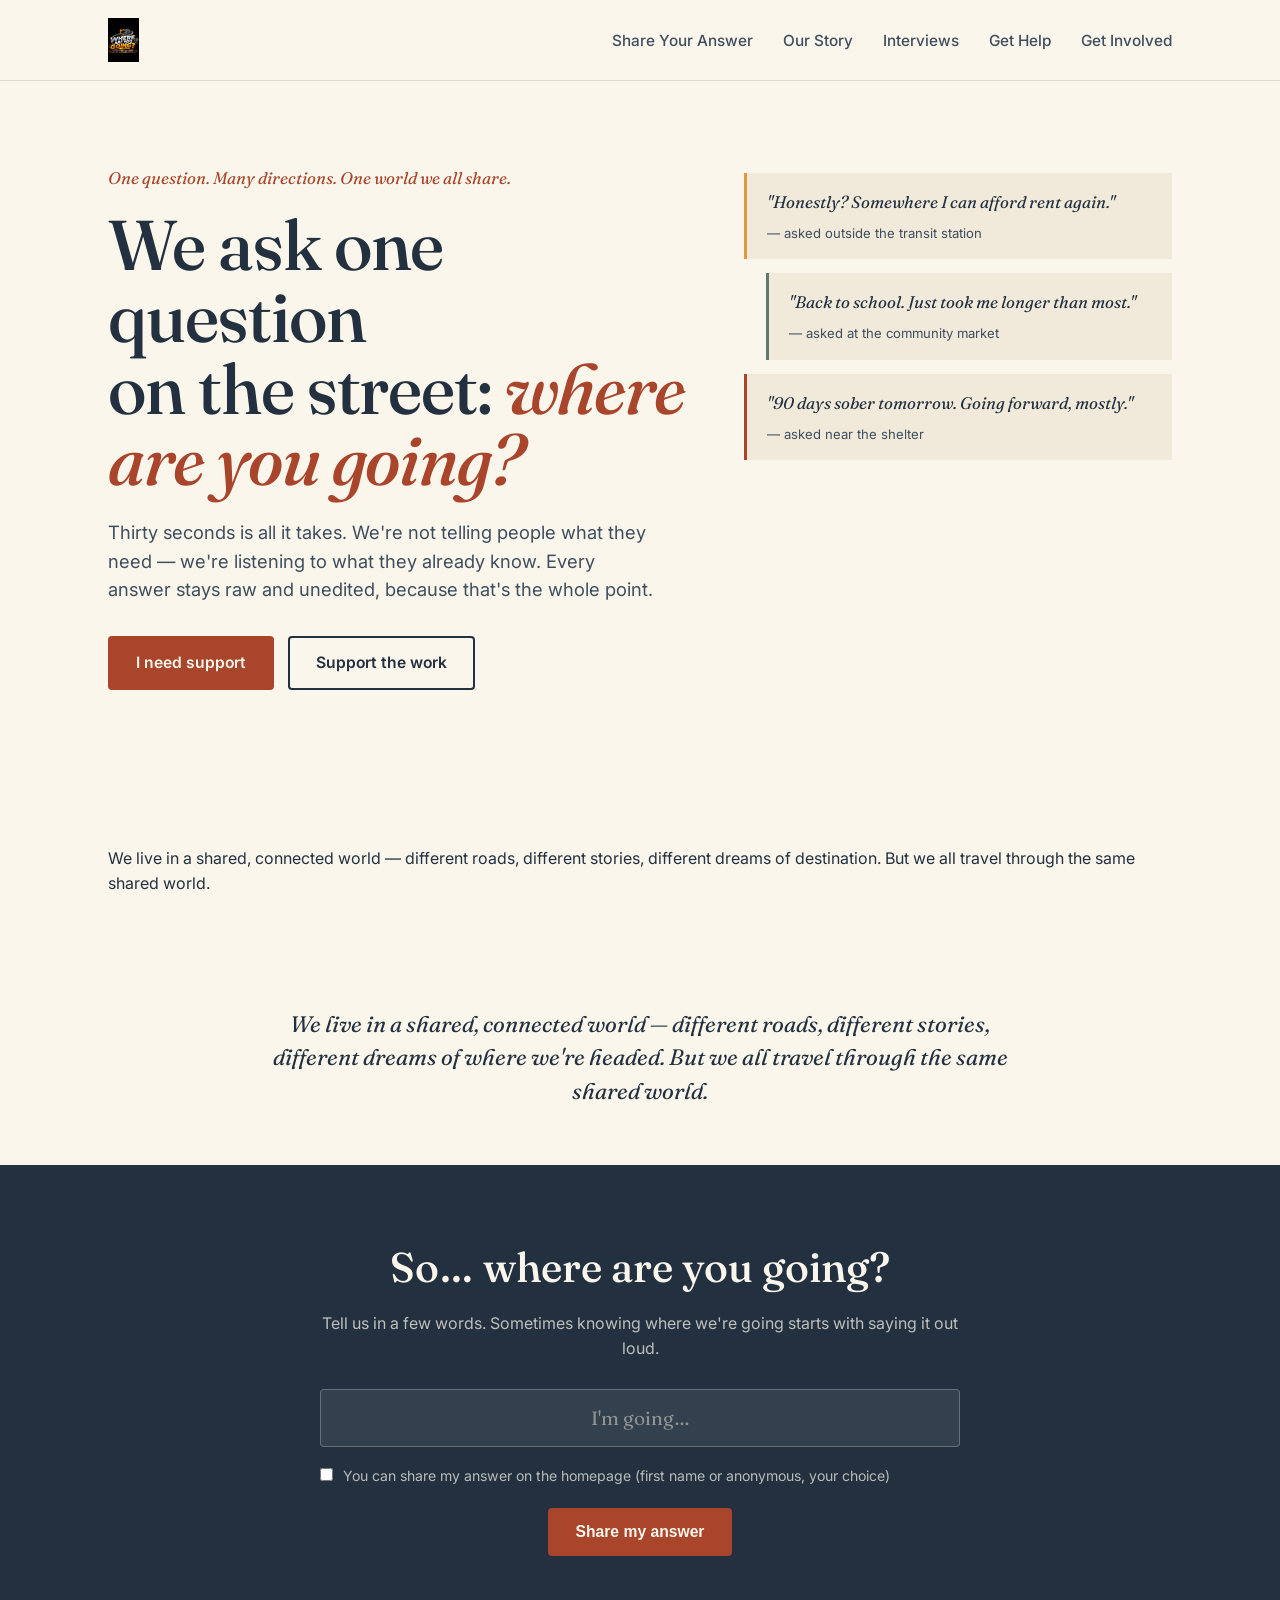
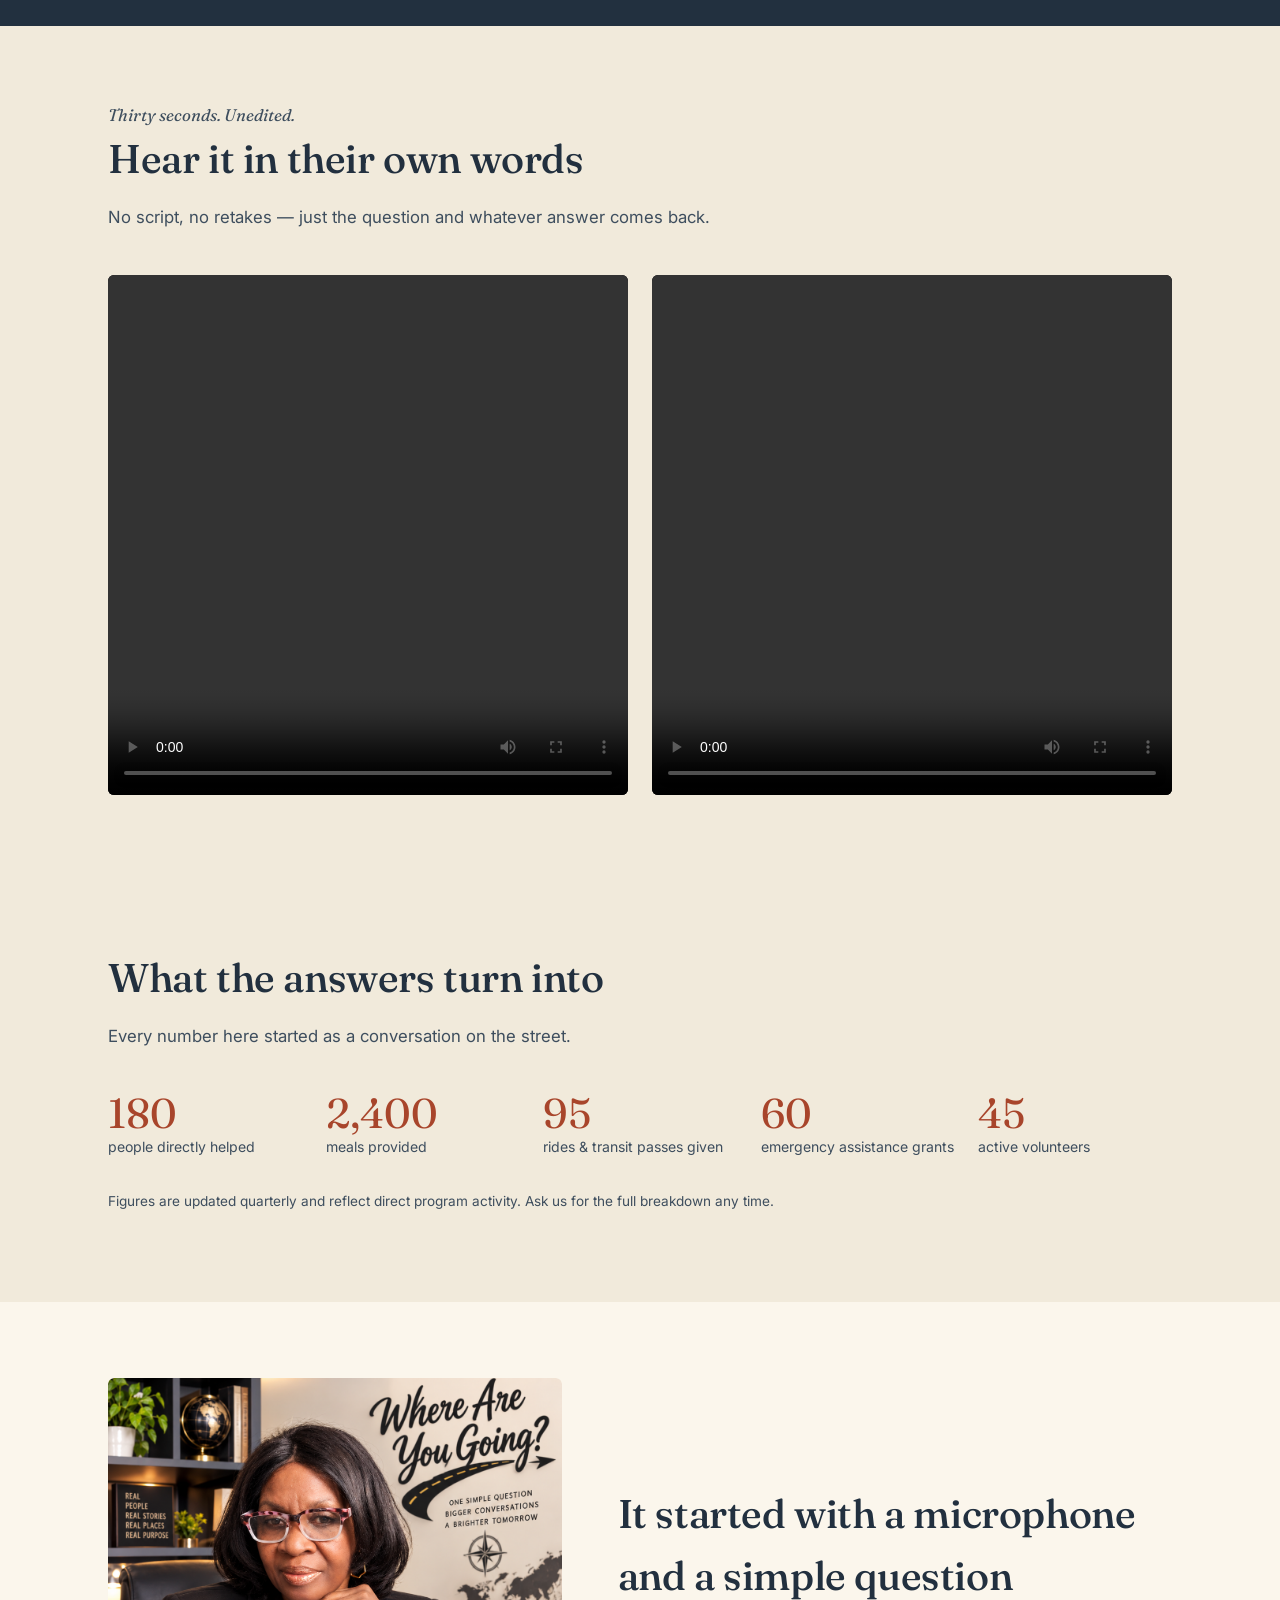
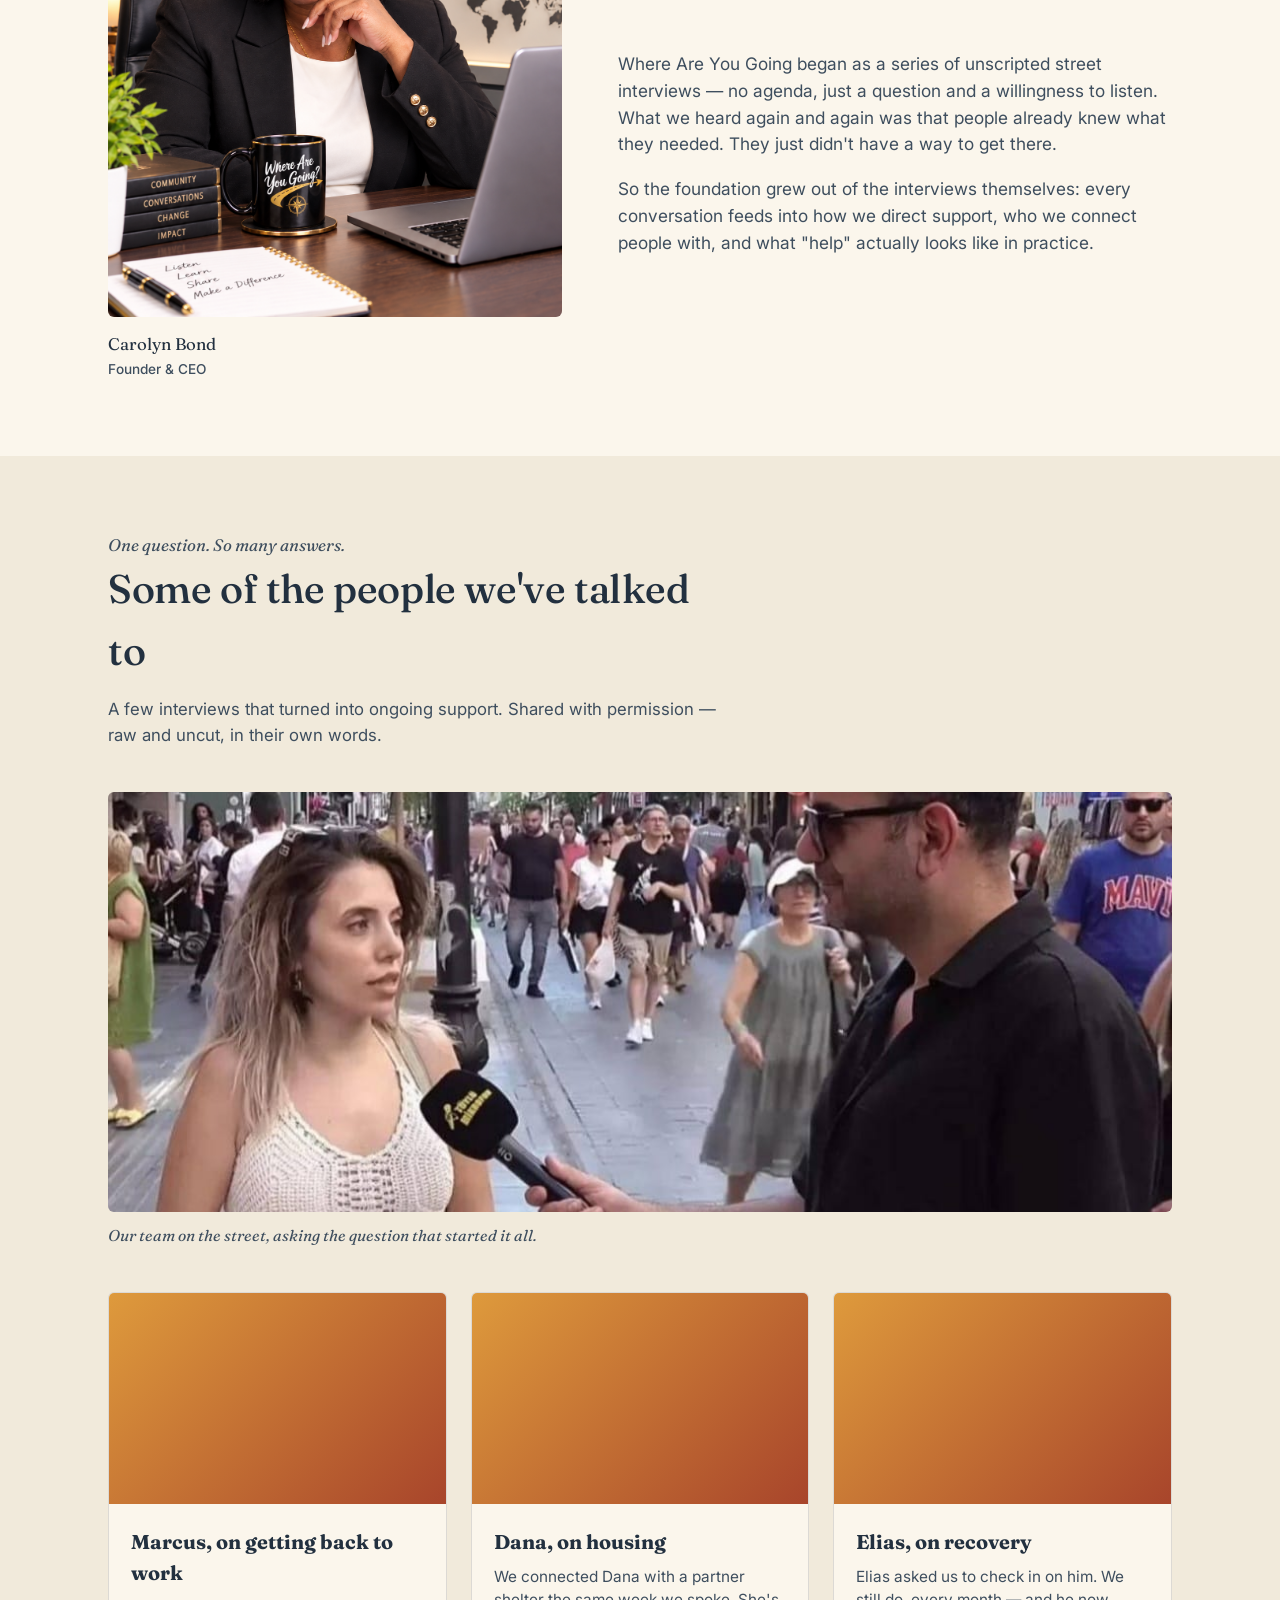
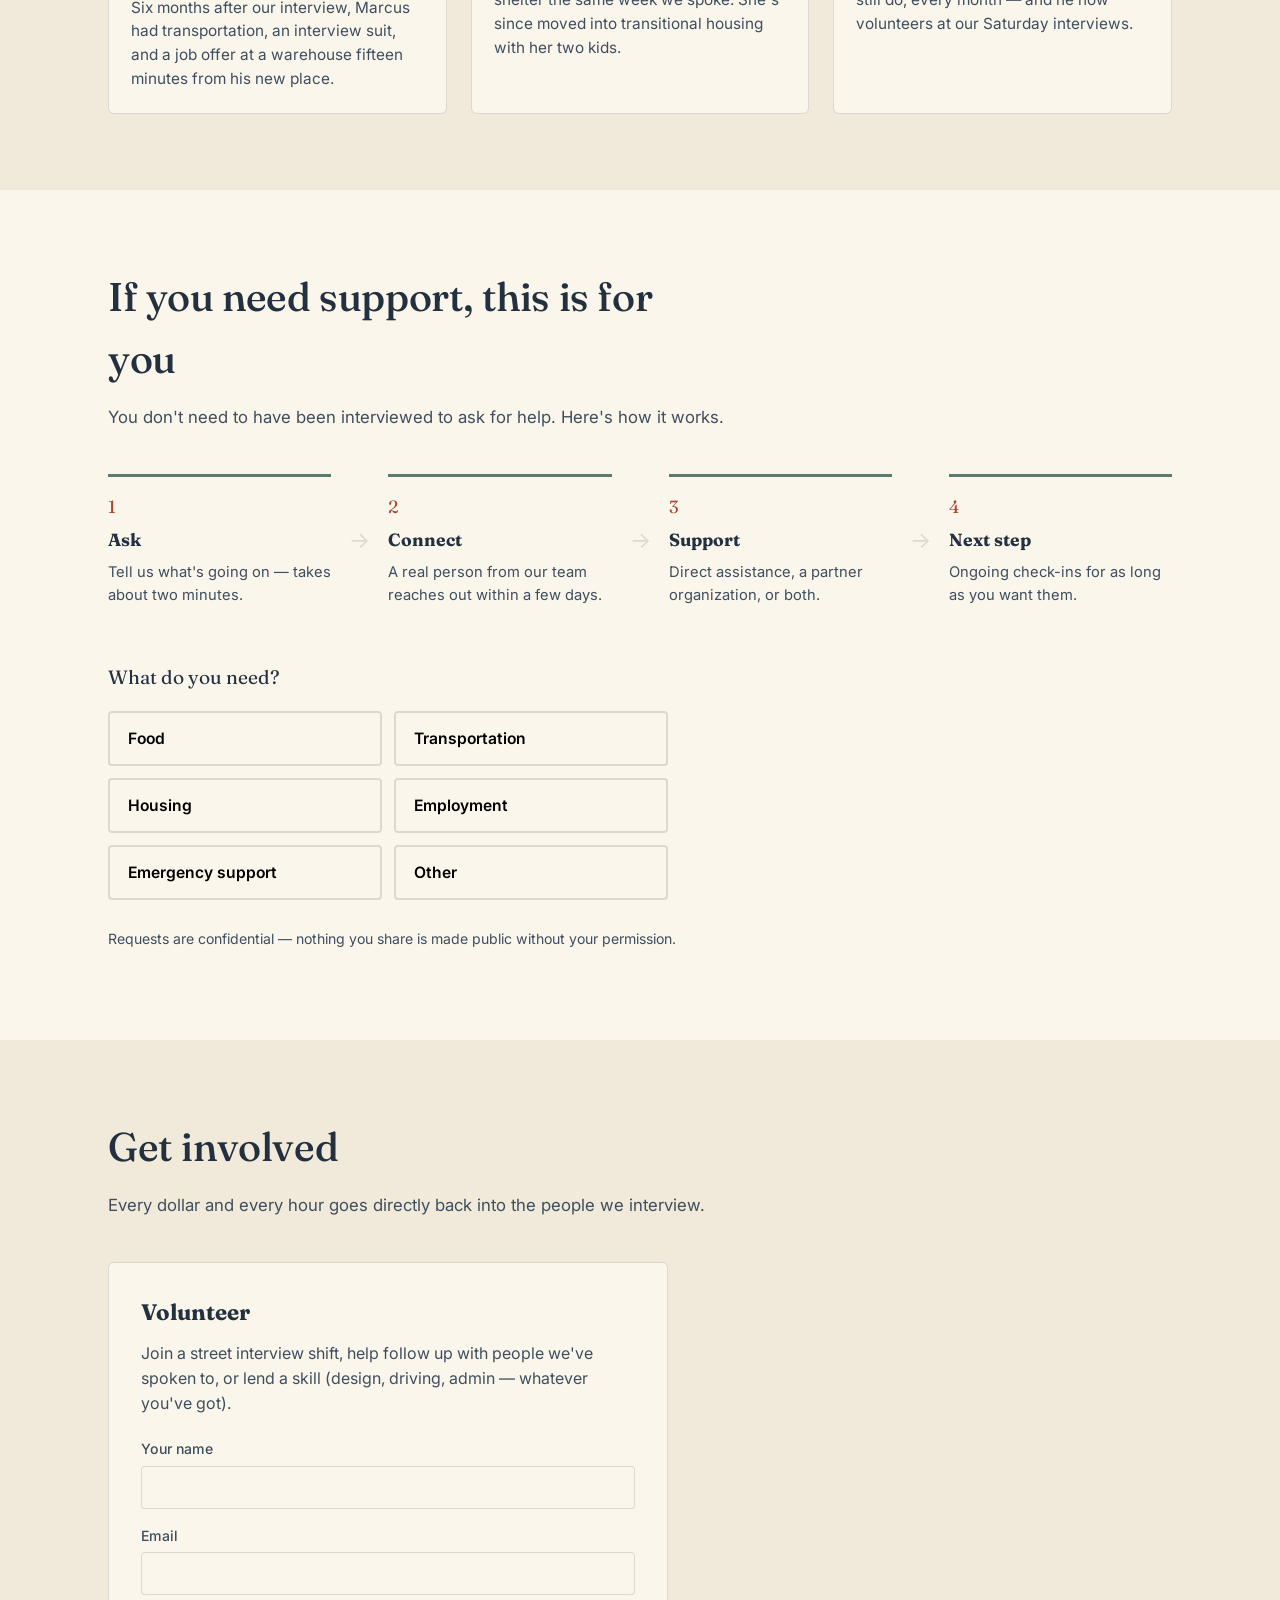
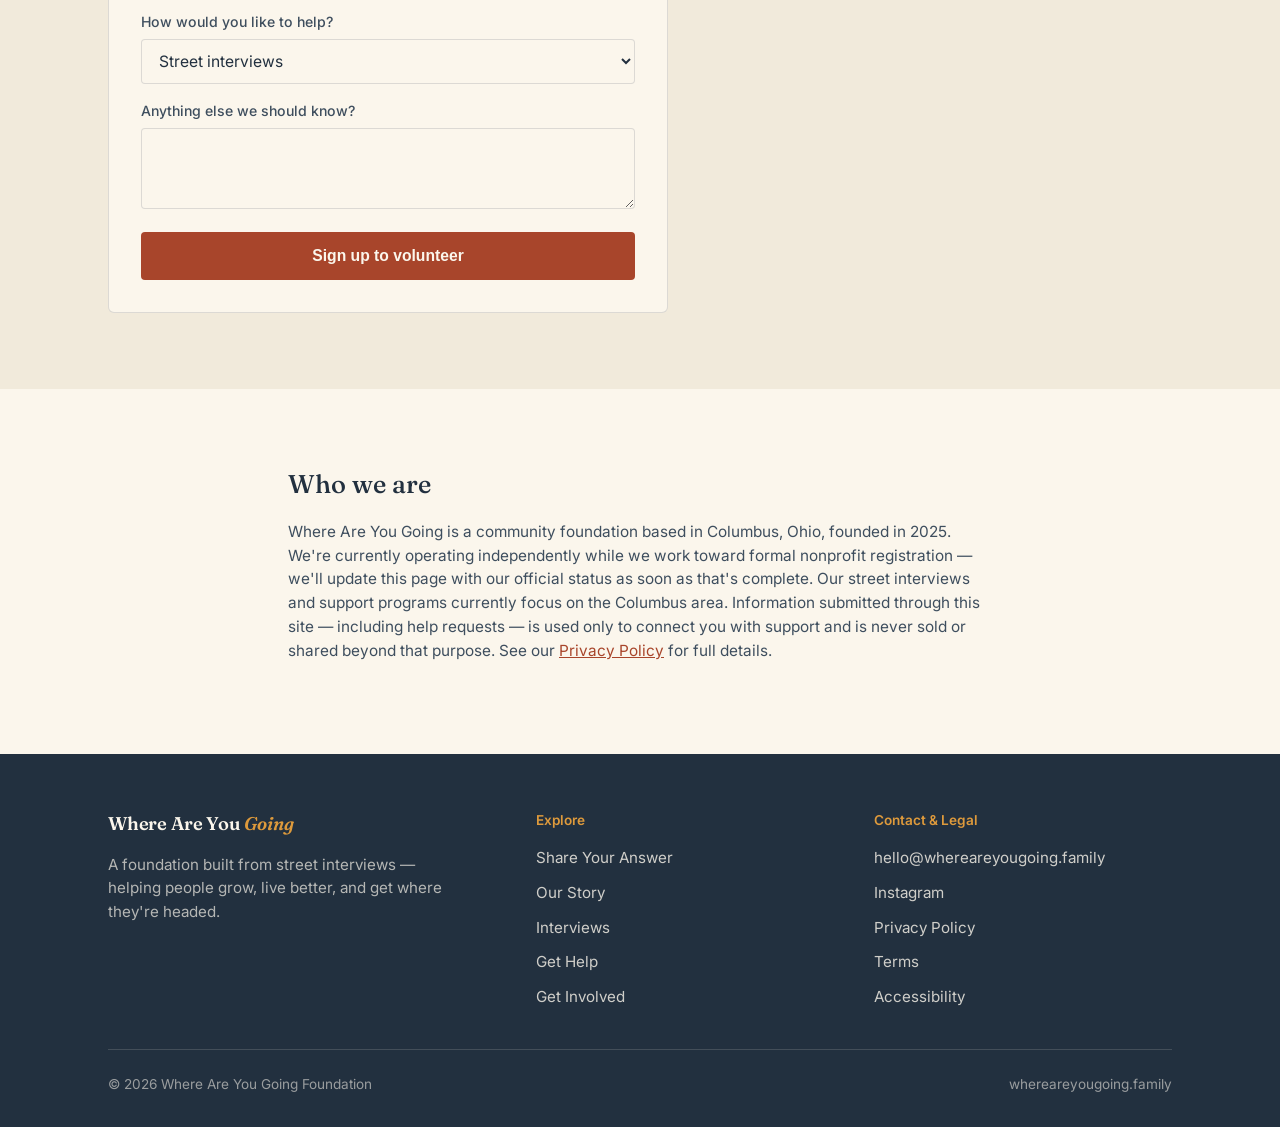
==== commit 7a20bd42: "Rename index-4.html to index.html" ====
--- a/index.html
+++ b/index.html
@@ -5,7 +5,7 @@
 <meta name="viewport" content="width=device-width, initial-scale=1.0">
 <title>Where Are You Going — a foundation built from street interviews</title>
 <meta name="description" content="Where Are You Going asks people one question on the street, then helps them get there — support, resources, and a foundation built on real conversations.">
-<link rel="icon" type="image/png" href="images/favicon.png">
+<link rel="icon" type="image/png" href="favicon.png">
 <link rel="stylesheet" href="styles.css">
 </head>
 <body>
@@ -13,7 +13,7 @@
 <header>
   <nav class="nav">
     <a href="#top" class="wordmark wordmark-logo">
-      <img src="images/logo.jpg" alt="Where Are You Going — Street Interview Series">
+      <img src="logo.jpg" alt="Where Are You Going — Street Interview Series">
     </a>
     <ul class="nav-links" id="navLinks">
       <li><a href="#share">Share Your Answer</a></li>
@@ -97,10 +97,10 @@
       </div>
       <div class="video-grid">
         <video controls playsinline preload="metadata" class="answer-video">
-          <source src="videos/answer-clip-1.mp4" type="video/mp4">
+          <source src="answer-clip-1.mp4" type="video/mp4">
         </video>
         <video controls playsinline preload="metadata" class="answer-video">
-          <source src="videos/answer-clip-2.mp4" type="video/mp4">
+          <source src="answer-clip-2.mp4" type="video/mp4">
         </video>
       </div>
     </div>
@@ -143,7 +143,7 @@
   <section id="about">
     <div class="wrap about-grid">
       <figure class="photo-block photo-block-real">
-        <img src="images/carolyn-bond-ceo.png" alt="Carolyn Bond, Founder and CEO of Where Are You Going, at her desk">
+        <img src="carolyn-bond-ceo.png" alt="Carolyn Bond, Founder and CEO of Where Are You Going, at her desk">
         <figcaption>Carolyn Bond<br><span>Founder &amp; CEO</span></figcaption>
       </figure>
       <div class="about-copy">
@@ -165,7 +165,7 @@
         <p>A few interviews that turned into ongoing support. Shared with permission — raw and uncut, in their own words.</p>
       </div>
       <figure class="action-shot">
-        <img src="images/team-interview.jpg" alt="A member of our team conducting a street interview">
+        <img src="team-interview.jpg" alt="A member of our team conducting a street interview">
         <figcaption>Our team on the street, asking the question that started it all.</figcaption>
       </figure>
       <div class="stories-scroller">
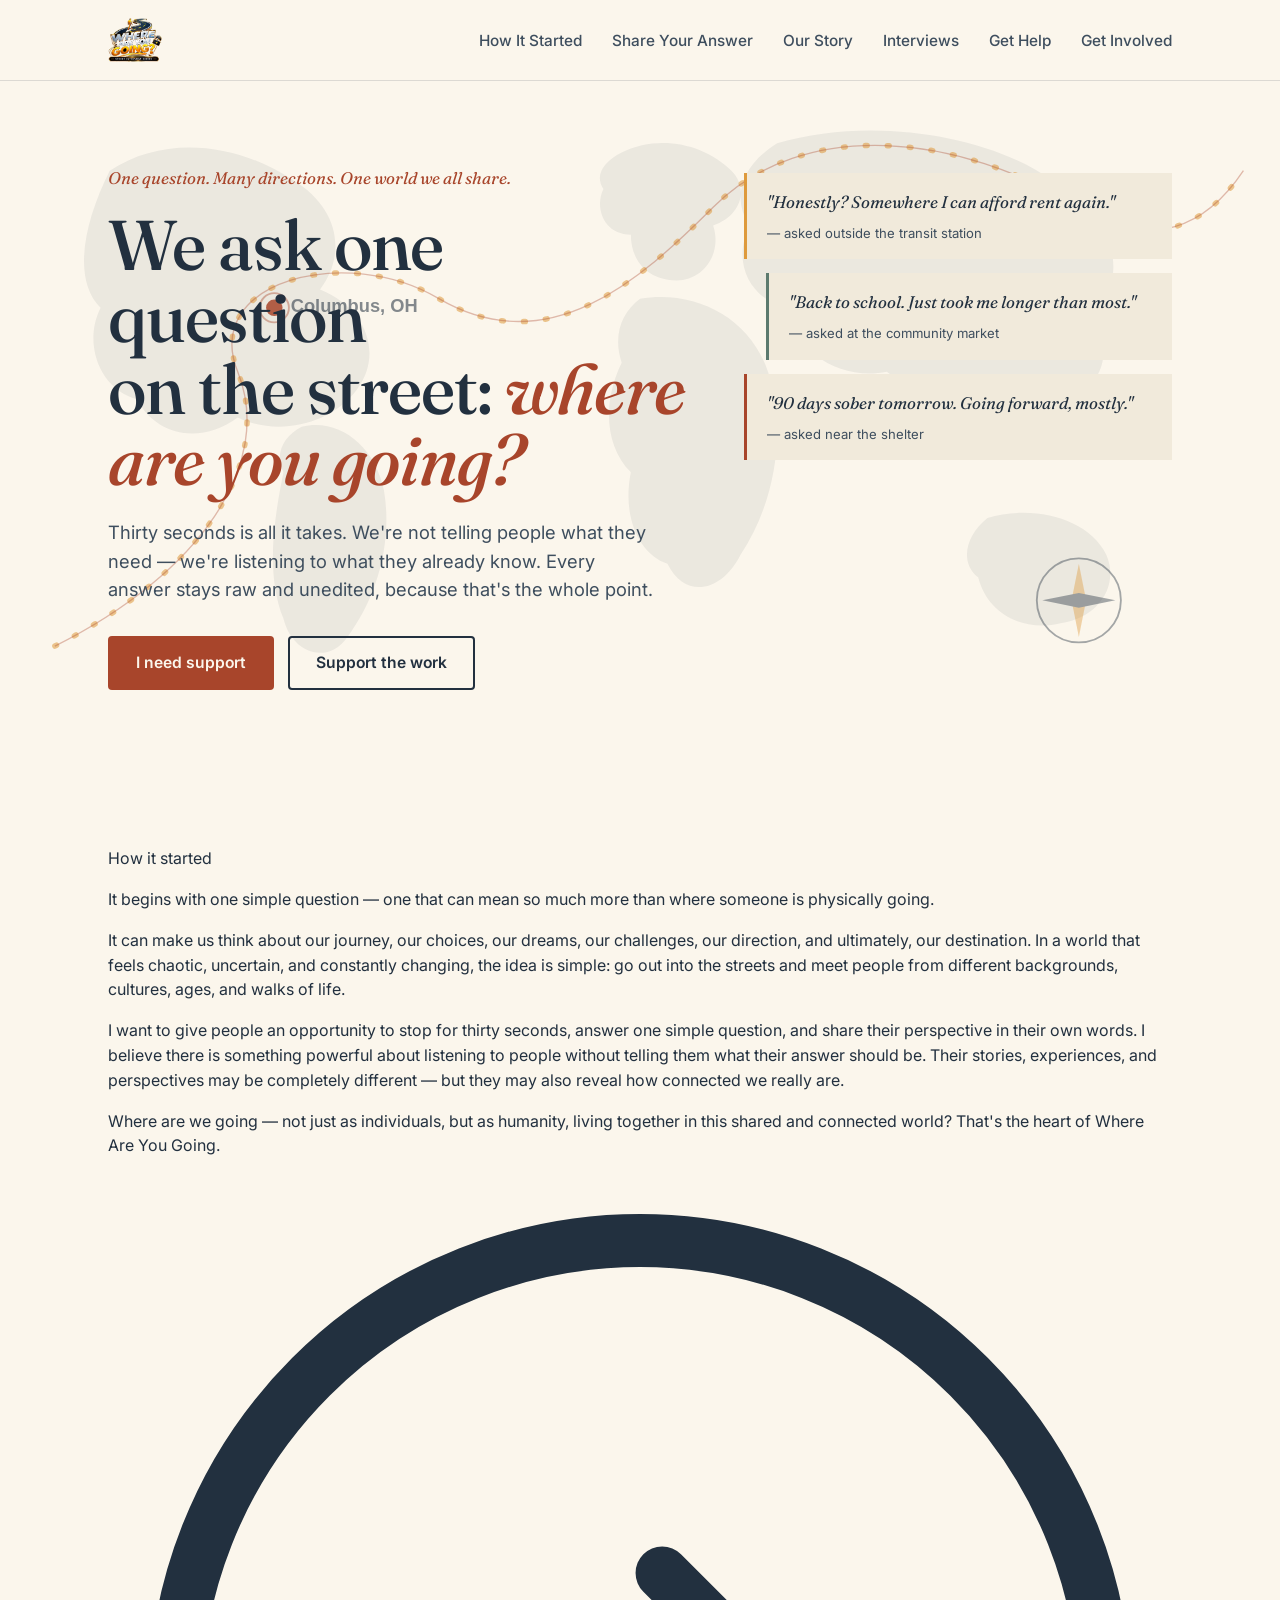
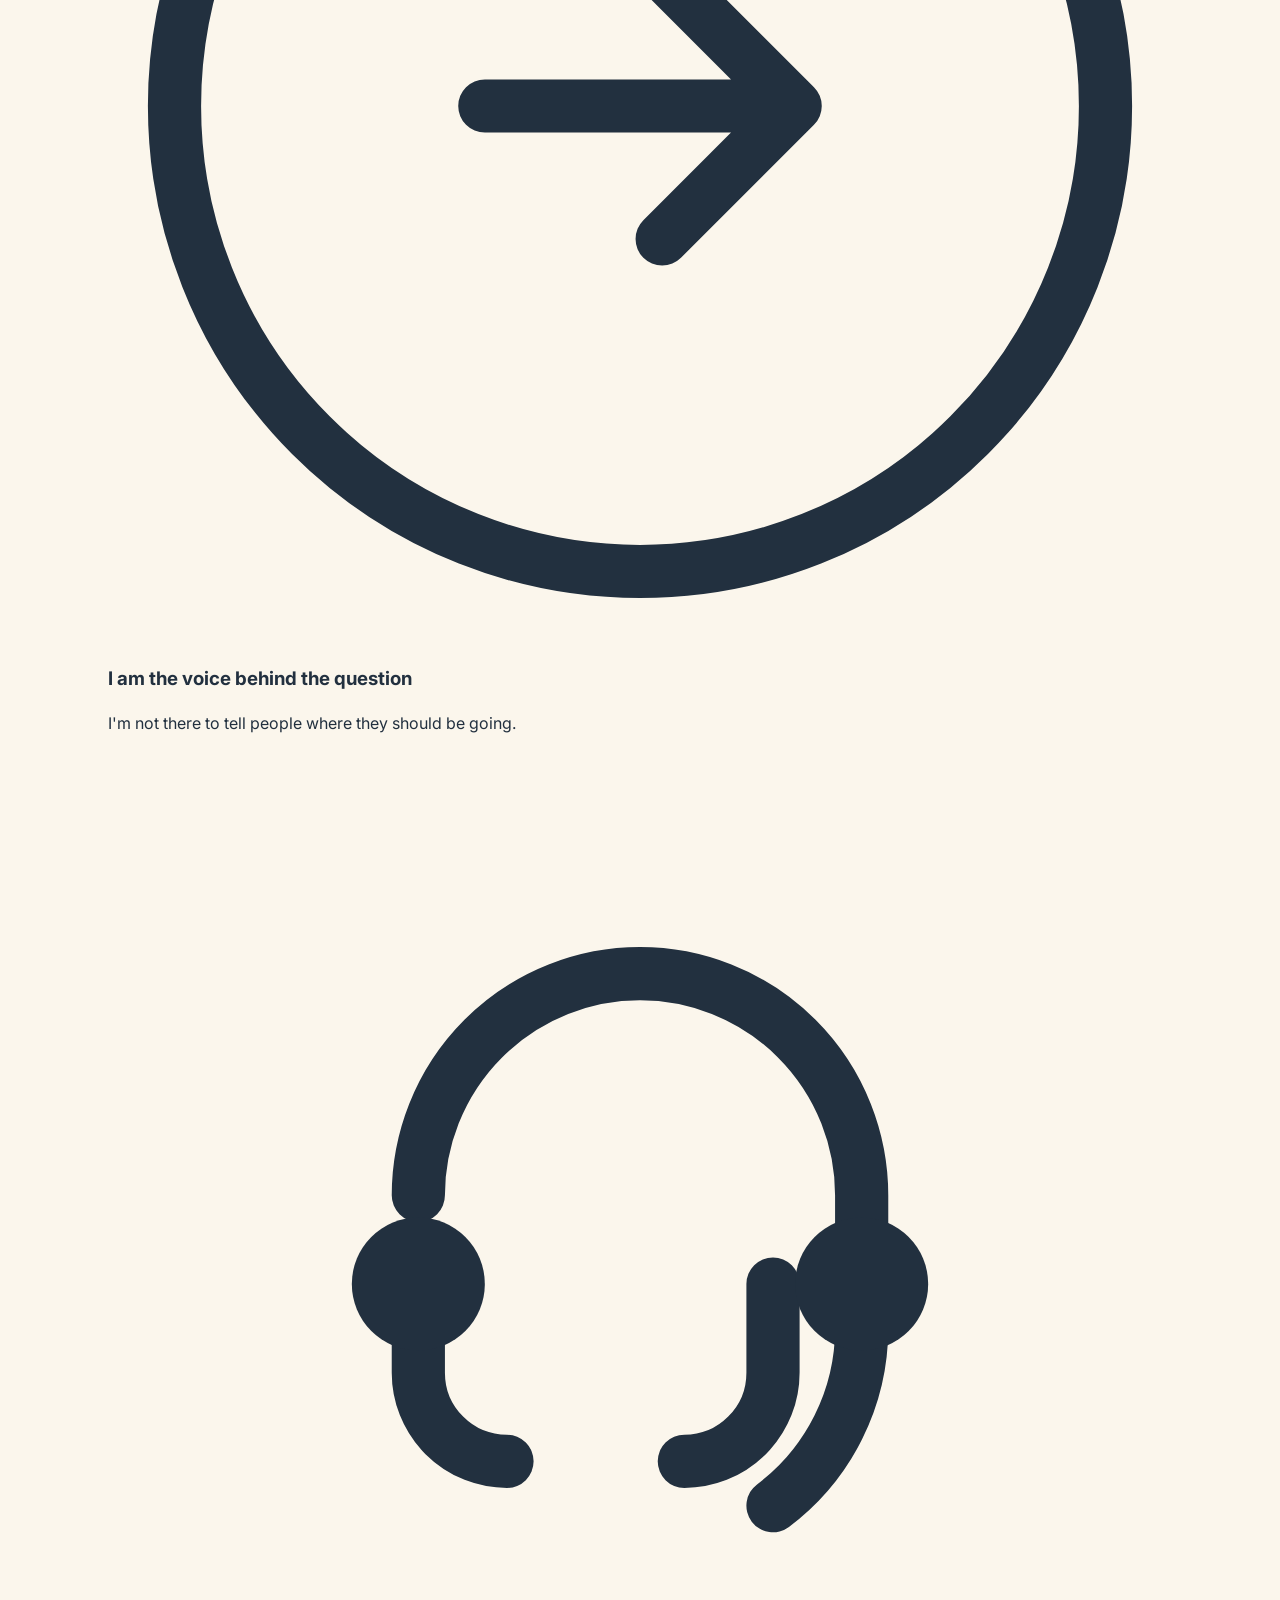
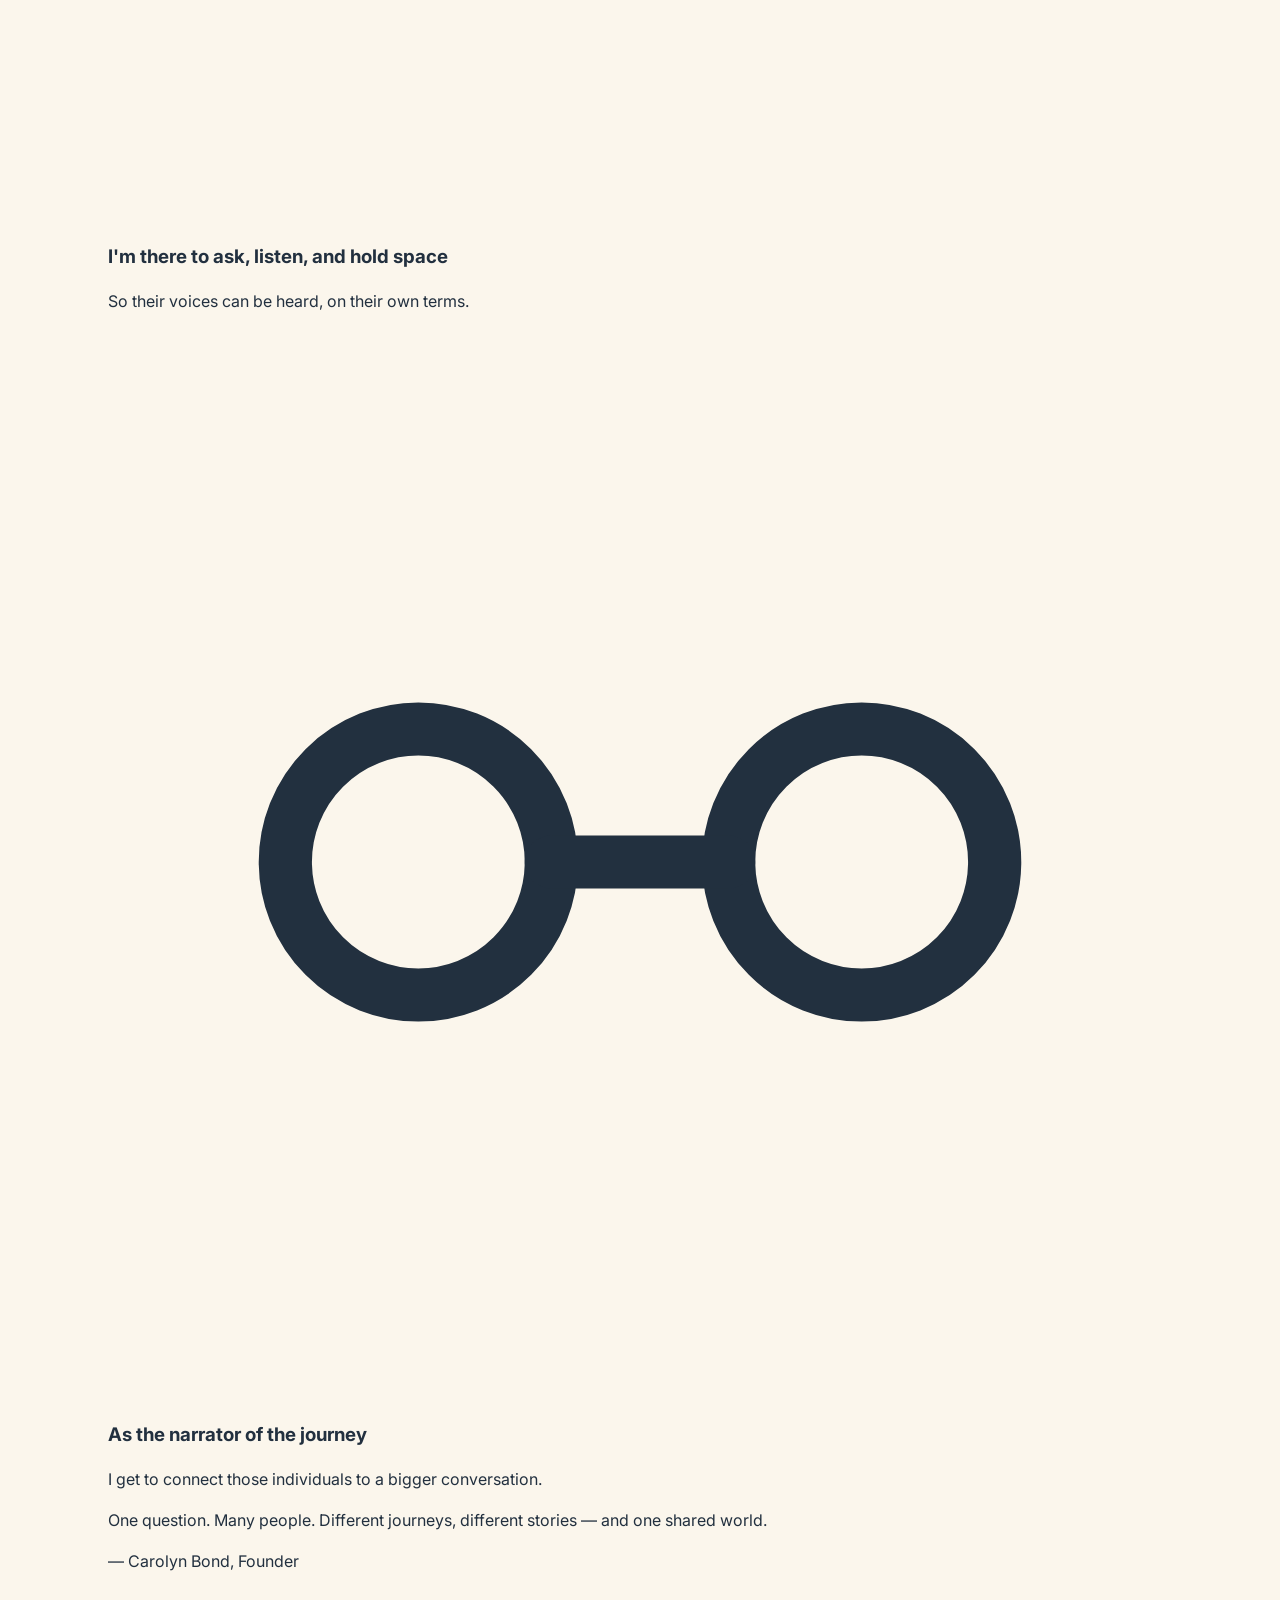
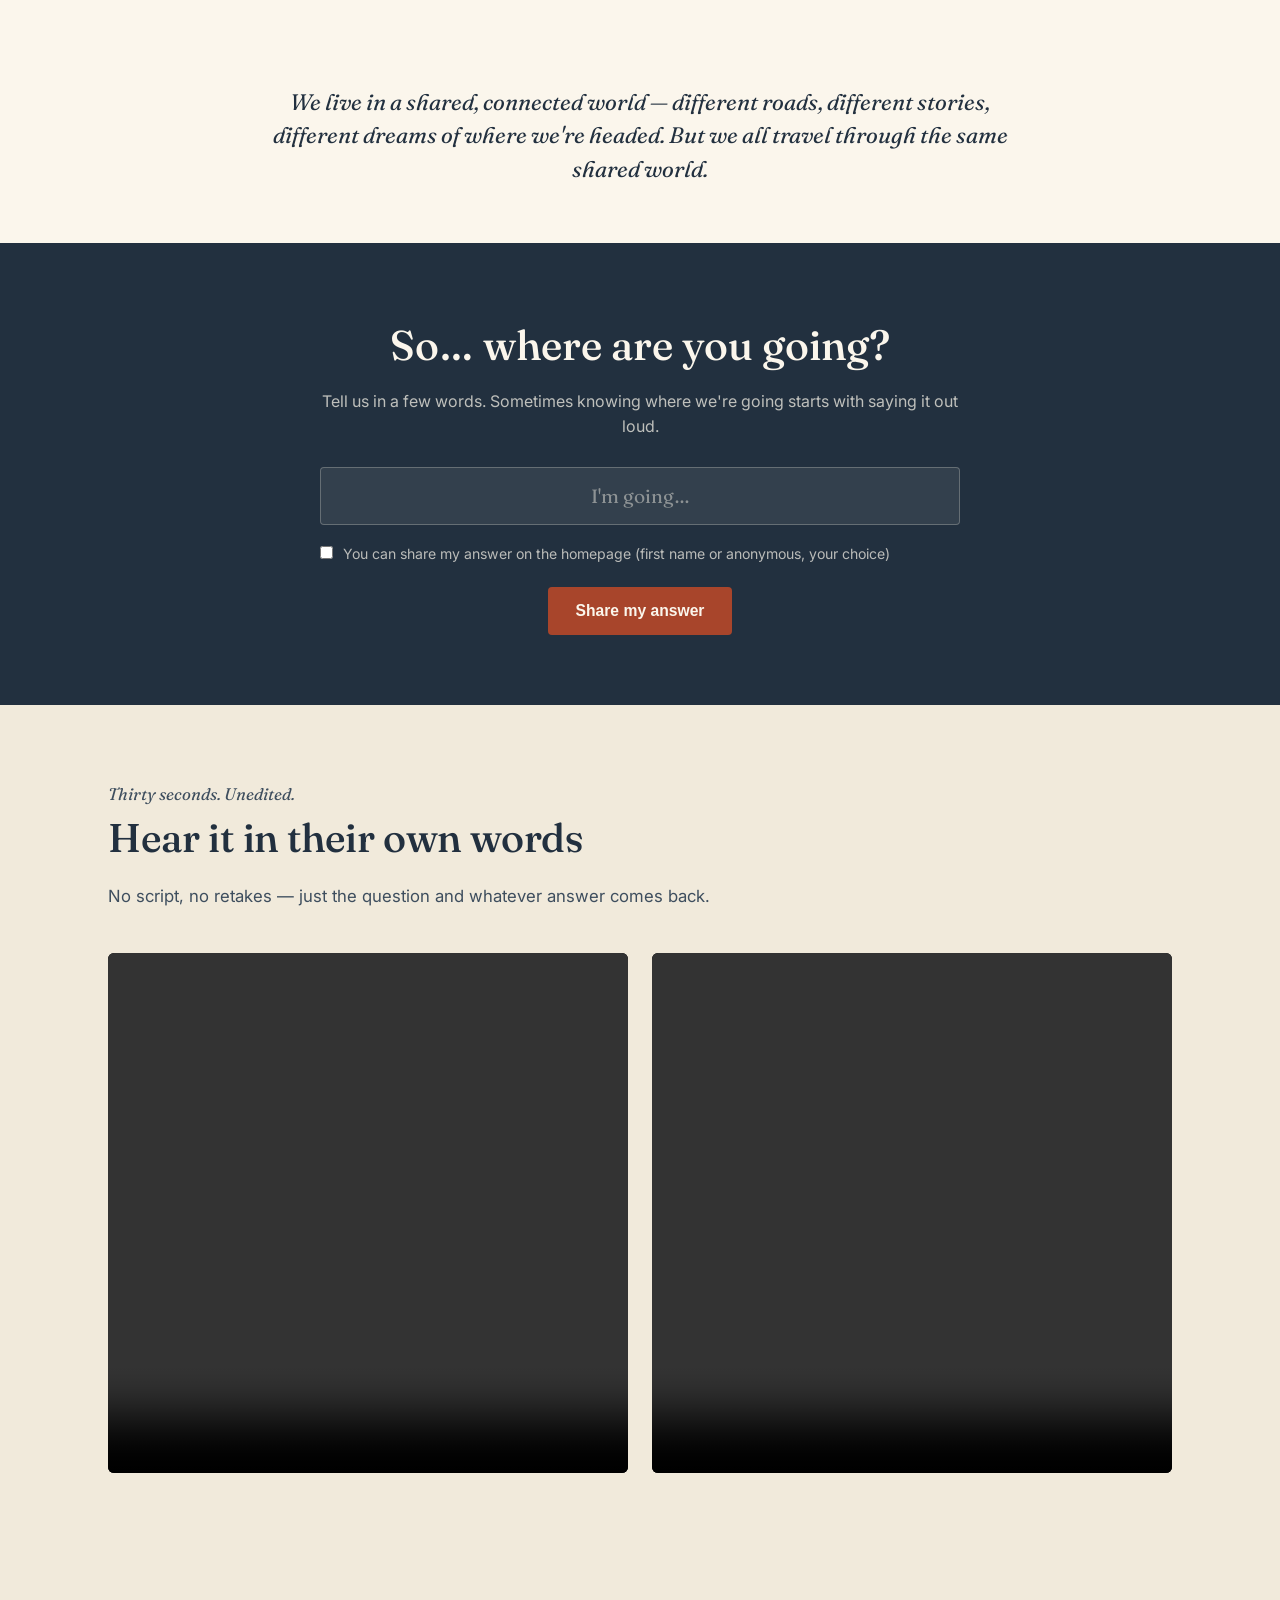
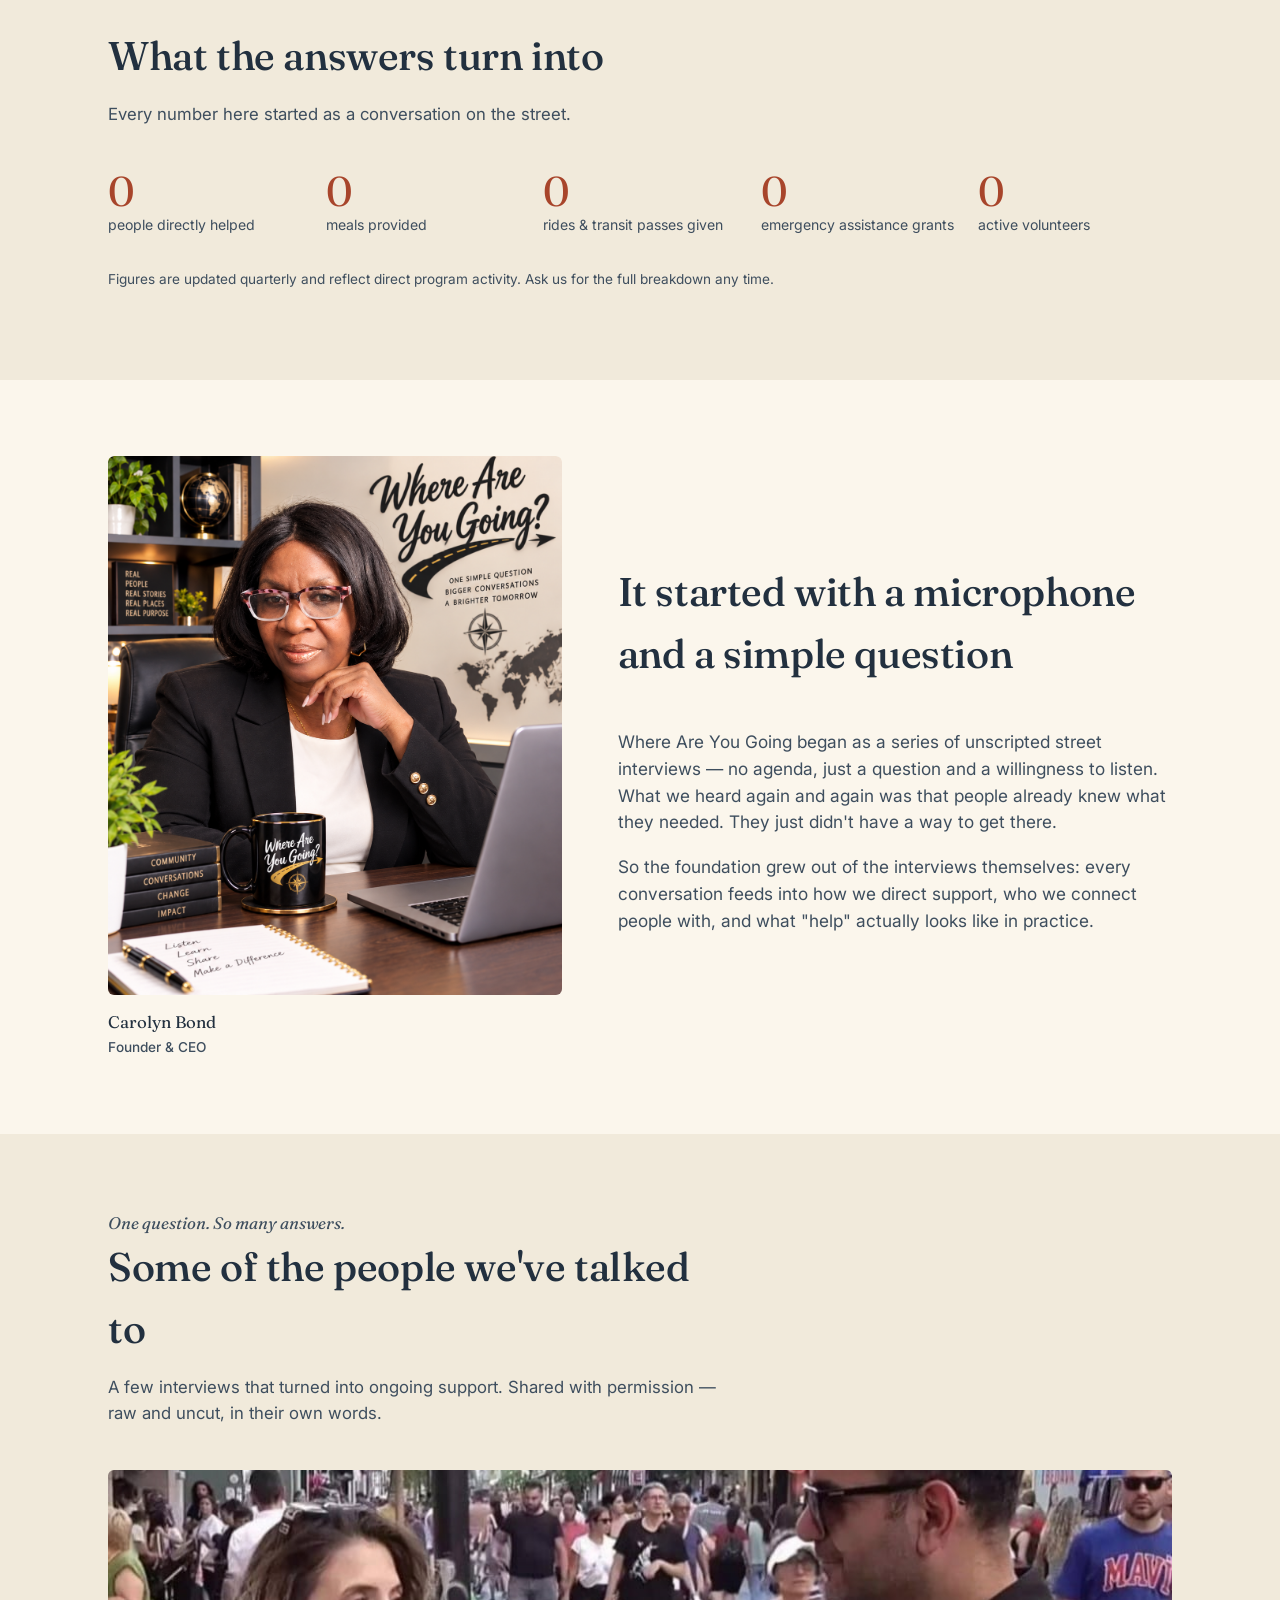
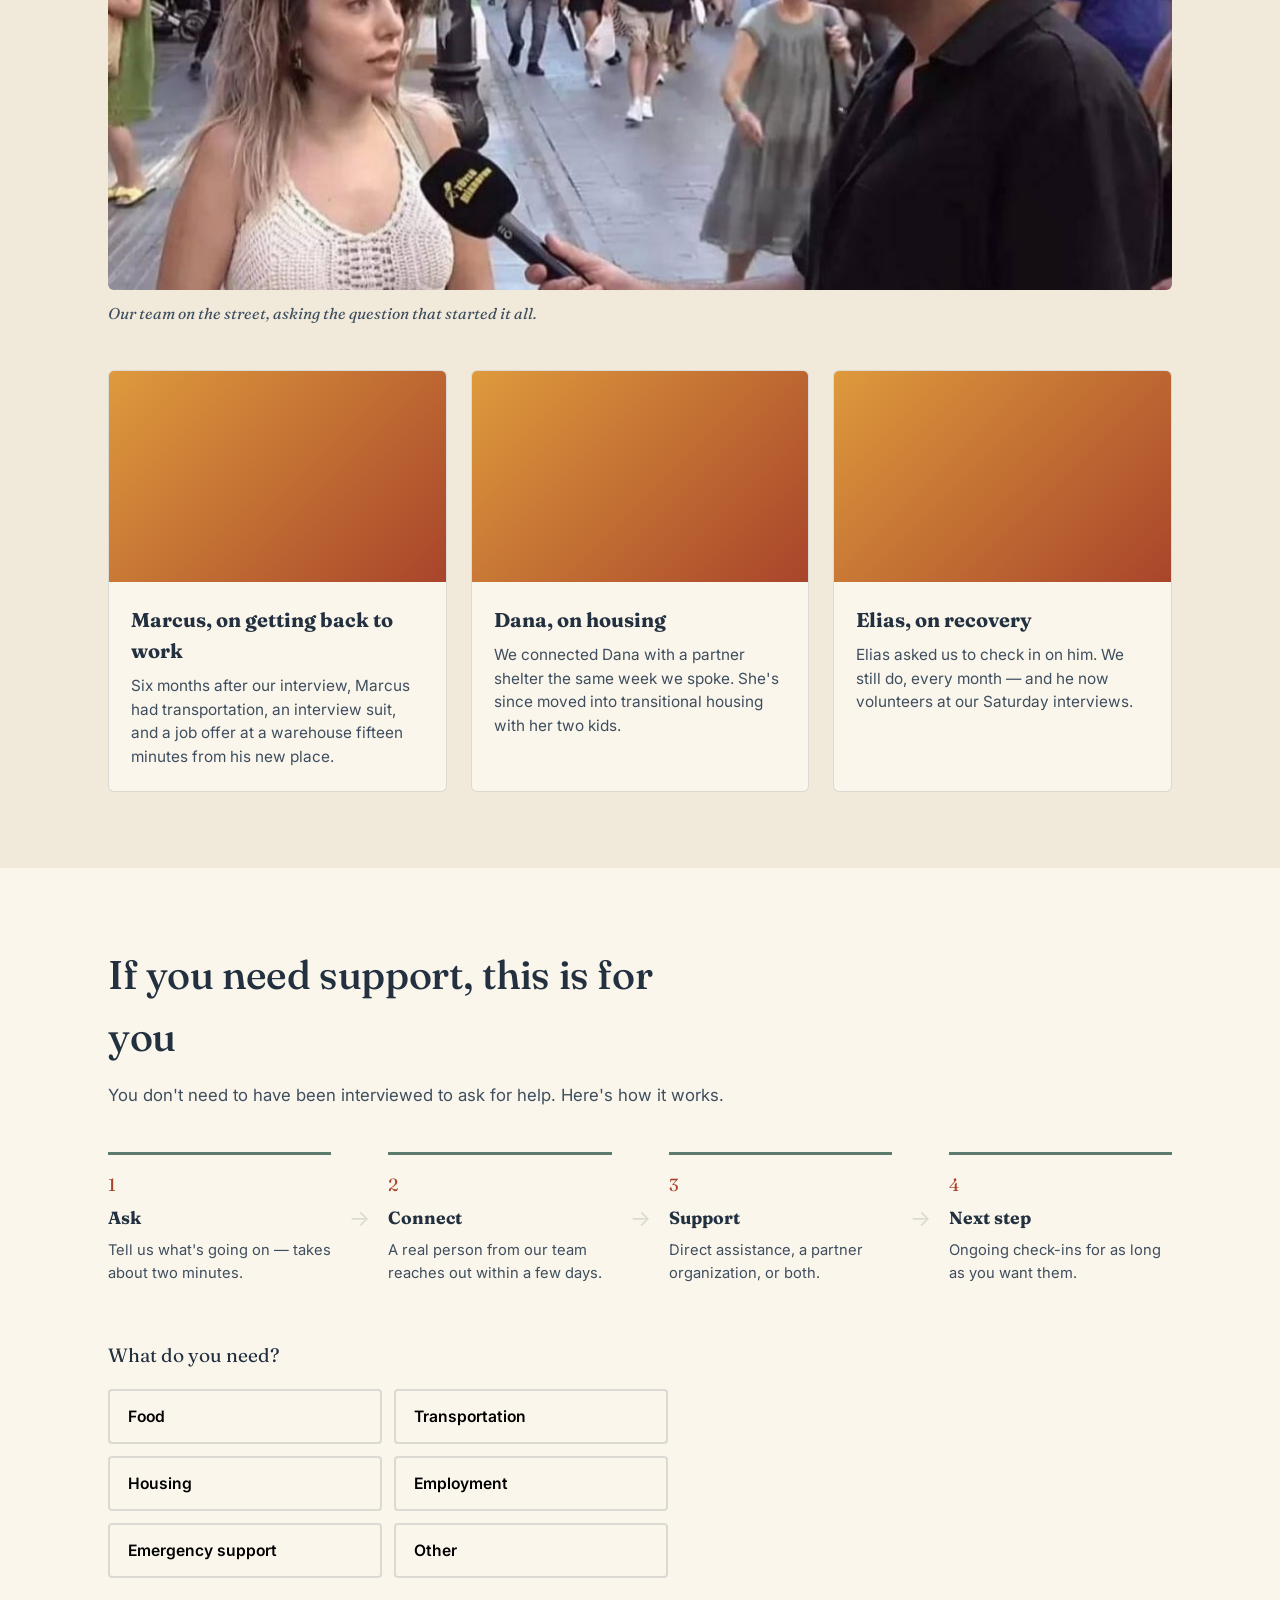
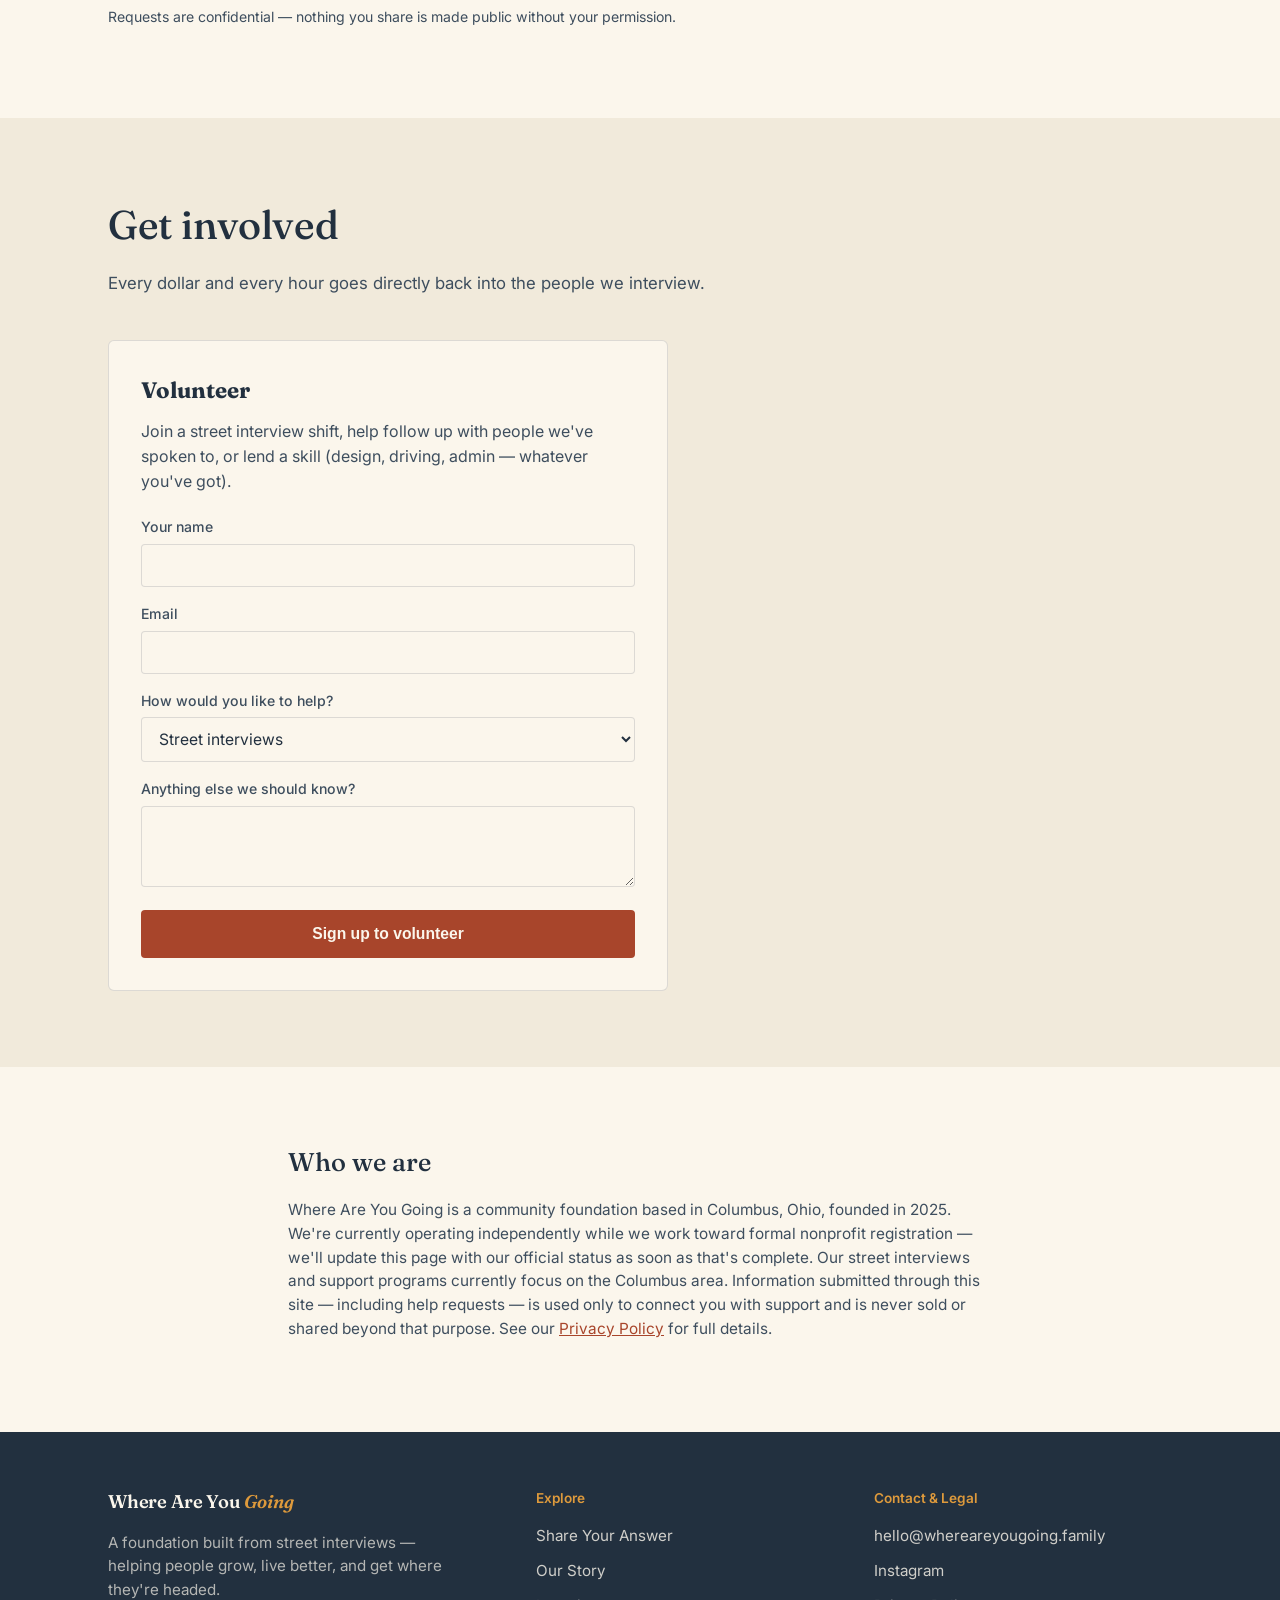
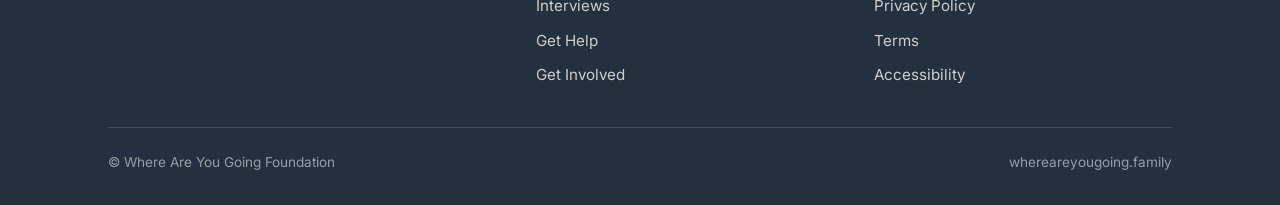
==== commit f66b5f1c: "Add files via upload Add "How It Started" origin story section, update logo reference" ====
--- a/index.html
+++ b/index.html
@@ -13,9 +13,10 @@
 <header>
   <nav class="nav">
     <a href="#top" class="wordmark wordmark-logo">
-      <img src="logo.jpg" alt="Where Are You Going — Street Interview Series">
+      <img src="logo.png" alt="Where Are You Going — Street Interview Series">
     </a>
     <ul class="nav-links" id="navLinks">
+      <li><a href="#origin">How It Started</a></li>
       <li><a href="#share">Share Your Answer</a></li>
       <li><a href="#about">Our Story</a></li>
       <li><a href="#stories">Interviews</a></li>
@@ -54,10 +55,50 @@
     </div>
   </section>
 
-  <!-- ONE WORLD -->
-  <section id="one-world" class="manifesto">
-    <div class="wrap">
-      <p class="manifesto-text">We live in a shared, connected world — different roads, different stories, different dreams of destination. But we all travel through the same shared world.</p>
+  <!-- HOW IT STARTED -->
+  <section id="origin" class="origin">
+    <div class="wrap">
+      <p class="origin-kicker">How it started</p>
+      <p class="origin-lead">It begins with one simple question — one that can mean so much more than where someone is physically going.</p>
+
+      <div class="origin-body">
+        <p>It can make us think about our journey, our choices, our dreams, our challenges, our direction, and ultimately, our destination. In a world that feels chaotic, uncertain, and constantly changing, the idea is simple: go out into the streets and meet people from different backgrounds, cultures, ages, and walks of life.</p>
+        <p>I want to give people an opportunity to stop for thirty seconds, answer one simple question, and share their perspective in their own words. I believe there is something powerful about listening to people without telling them what their answer should be. Their stories, experiences, and perspectives may be completely different — but they may also reveal how connected we really are.</p>
+        <p>Where are we going — not just as individuals, but as humanity, living together in this shared and connected world? That's the heart of Where Are You Going.</p>
+      </div>
+
+      <div class="origin-roles">
+        <div class="origin-role">
+          <svg class="origin-icon" viewBox="0 0 48 48" fill="none" xmlns="http://www.w3.org/2000/svg" aria-hidden="true">
+            <circle cx="24" cy="24" r="21" stroke="currentColor" stroke-width="2.4"/>
+            <path d="M17 24h14M25 18l6 6-6 6" stroke="currentColor" stroke-width="2.4" stroke-linecap="round" stroke-linejoin="round"/>
+          </svg>
+          <h3>I am the voice behind the question</h3>
+          <p>I'm not there to tell people where they should be going.</p>
+        </div>
+        <div class="origin-role">
+          <svg class="origin-icon" viewBox="0 0 48 48" fill="none" xmlns="http://www.w3.org/2000/svg" aria-hidden="true">
+            <path d="M14 20a10 10 0 0 1 20 0v6a10 10 0 0 1-4 8" stroke="currentColor" stroke-width="2.4" stroke-linecap="round"/>
+            <path d="M14 24v4a4 4 0 0 0 4 4M30 24v4a4 4 0 0 1-4 4" stroke="currentColor" stroke-width="2.4" stroke-linecap="round"/>
+            <circle cx="14" cy="24" r="3" fill="currentColor"/>
+            <circle cx="34" cy="24" r="3" fill="currentColor"/>
+          </svg>
+          <h3>I'm there to ask, listen, and hold space</h3>
+          <p>So their voices can be heard, on their own terms.</p>
+        </div>
+        <div class="origin-role">
+          <svg class="origin-icon" viewBox="0 0 48 48" fill="none" xmlns="http://www.w3.org/2000/svg" aria-hidden="true">
+            <circle cx="14" cy="24" r="6" stroke="currentColor" stroke-width="2.4"/>
+            <circle cx="34" cy="24" r="6" stroke="currentColor" stroke-width="2.4"/>
+            <path d="M20 24h8" stroke="currentColor" stroke-width="2.4" stroke-linecap="round"/>
+          </svg>
+          <h3>As the narrator of the journey</h3>
+          <p>I get to connect those individuals to a bigger conversation.</p>
+        </div>
+      </div>
+
+      <p class="origin-close">One question. Many people. Different journeys, different stories — <span class="ital">and one shared world.</span></p>
+      <p class="origin-attrib">— Carolyn Bond, Founder</p>
     </div>
   </section>
 
--- a/styles.css
+++ b/styles.css
@@ -157,7 +157,7 @@
   content: "";
   position: absolute;
   inset: 0;
-  background: url('images/hero-map.svg') no-repeat center center;
+  background: url('hero-map.svg') no-repeat center center;
   background-size: cover;
   pointer-events: none;
   z-index: 0;
